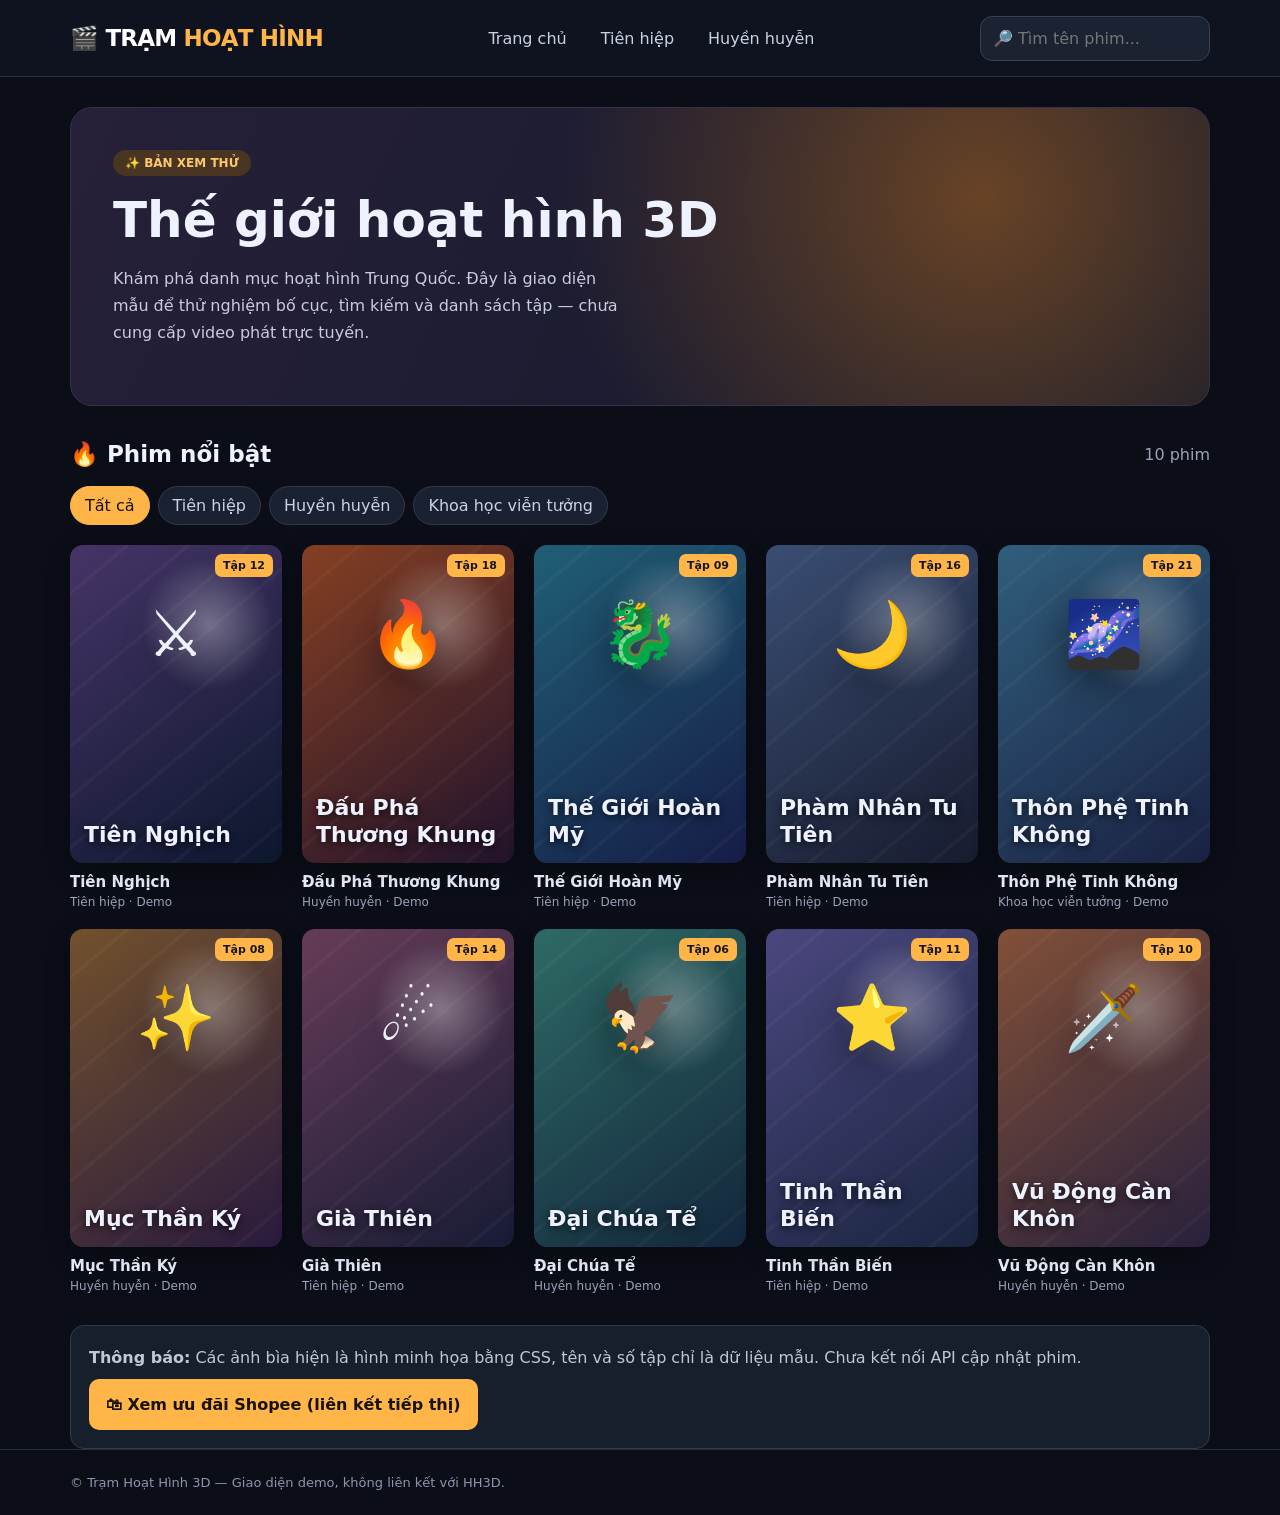
==== demo/index.html @ 2cbd23de "Add isolated donghua catalog demo with search and episode modal" ====
<!doctype html>
<html lang="vi"><head><meta charset="utf-8"><meta name="viewport" content="width=device-width,initial-scale=1"><meta name="theme-color" content="#0b0e17"><title>Trạm Hoạt Hình 3D — Demo</title><style>
:root{font-family:system-ui,-apple-system,Segoe UI,sans-serif;color:#eef2ff;background:#0b0e17}*{box-sizing:border-box}body{margin:0}button,input{font:inherit}button{cursor:pointer}header{position:sticky;top:0;z-index:5;background:#101521f2;border-bottom:1px solid #293044;backdrop-filter:blur(14px)}.wrap{max-width:1180px;margin:auto;padding:0 20px}.bar{display:flex;align-items:center;justify-content:space-between;gap:20px;min-height:76px}.logo{font-size:23px;font-weight:850;letter-spacing:-.8px;color:#fff}.logo b{color:#ffb547}nav{display:flex;gap:18px}nav button{border:0;background:none;color:#cbd2e3;padding:8px}nav button:hover{color:#ffb547}.search{width:230px;max-width:100%;background:#1b2232;border:1px solid #374055;border-radius:12px;padding:12px;color:#fff}main{padding-bottom:70px}.hero{margin:30px 0 35px;border-radius:22px;background:radial-gradient(circle at 80% 30%,#684326 0%,transparent 45%),linear-gradient(115deg,#262039,#12192a);min-height:240px;padding:42px;display:flex;align-items:center;border:1px solid #35334a}.hero h1{font-size:clamp(29px,5vw,50px);margin:0 0 12px}.hero p{color:#c9ccdc;max-width:520px;line-height:1.7}.pill{display:inline-block;color:#ffc66f;background:#493622;padding:6px 12px;border-radius:30px;font-size:12px;font-weight:700;margin-bottom:15px}.sectionhead{display:flex;align-items:center;justify-content:space-between;gap:12px;margin:32px 0 18px}.sectionhead h2{margin:0;font-size:23px}.muted{color:#98a2b8}.filters{display:flex;gap:8px;flex-wrap:wrap}.filters button{background:#1a2232;border:1px solid #30394d;color:#cbd2e3;padding:9px 14px;border-radius:30px}.filters button.active{background:#ffb547;color:#17120b;border-color:#ffb547}.grid{display:grid;grid-template-columns:repeat(5,minmax(0,1fr));gap:20px}.poster{display:block;text-align:left;border:0;padding:0;background:none;color:inherit}.art{aspect-ratio:2/3;border-radius:13px;overflow:hidden;position:relative;display:flex;align-items:end;padding:14px;background:linear-gradient(145deg,var(--a),var(--b));box-shadow:0 9px 24px #0004;transition:transform .2s}.poster:hover .art{transform:translateY(-5px)}.art:before{content:"";position:absolute;inset:0;background:radial-gradient(circle at 65% 25%,#ffffff55,transparent 24%),repeating-linear-gradient(140deg,transparent 0 35px,#ffffff08 36px 39px)}.art .symbol{position:absolute;top:28%;left:50%;transform:translate(-50%,-50%);font-size:64px;filter:drop-shadow(0 10px 20px #0007)}.art .label{position:relative;font-weight:900;font-size:22px;line-height:1.25;text-shadow:0 2px 8px #000b}.episode{position:absolute;right:9px;top:9px;background:#ffb547;color:#151515;font-weight:800;font-size:11px;padding:5px 8px;border-radius:7px}.poster h3{font-size:15px;margin:10px 0 4px}.poster p{font-size:12px;color:#98a2b8;margin:0}.note{background:#171f2d;border:1px solid #303b4f;border-radius:14px;padding:18px;margin-top:32px;line-height:1.7;color:#bfc8da}.ad{display:inline-block;background:#ffb547;color:#17120b;text-decoration:none;border-radius:10px;padding:12px 17px;font-weight:800;margin-top:8px}.overlay{position:fixed;inset:0;background:#000b;z-index:20;display:grid;place-items:center;padding:16px}.dialog{background:#171e2d;border:1px solid #3a445a;border-radius:20px;padding:28px;width:min(550px,100%);max-height:90vh;overflow:auto}.close{float:right;background:#2b3446;color:#fff;border:0;border-radius:8px;padding:7px 12px}.eps{display:flex;flex-wrap:wrap;gap:8px}.eps button{border:1px solid #3e4b61;border-radius:8px;background:#252e40;color:#e5e9f3;padding:9px 14px}.eps button:hover{border-color:#ffb547}footer{padding:25px 0;color:#8b96ae;border-top:1px solid #252c3a;font-size:13px}@media(max-width:900px){.grid{grid-template-columns:repeat(3,minmax(0,1fr))}nav{display:none}.bar{flex-wrap:wrap;padding:14px 0}.search{flex:1}.hero{padding:26px}}@media(max-width:520px){.grid{grid-template-columns:repeat(2,minmax(0,1fr));gap:14px}.logo{font-size:19px}.hero{min-height:210px}.art .label{font-size:18px}.art .symbol{font-size:50px}.sectionhead h2{font-size:19px}}
</style></head><body><header><div class="wrap bar"><div class="logo">🎬 TRẠM <b>HOẠT HÌNH</b></div><nav><button onclick="setGenre('Tất cả')">Trang chủ</button><button onclick="setGenre('Tiên hiệp')">Tiên hiệp</button><button onclick="setGenre('Huyền huyễn')">Huyền huyễn</button></nav><input class="search" id="search" placeholder="🔎 Tìm tên phim..." aria-label="Tìm phim"></div></header><main class="wrap"><section class="hero"><div><span class="pill">✨ BẢN XEM THỬ</span><h1>Thế giới hoạt hình 3D</h1><p>Khám phá danh mục hoạt hình Trung Quốc. Đây là giao diện mẫu để thử nghiệm bố cục, tìm kiếm và danh sách tập — chưa cung cấp video phát trực tuyến.</p></div></section><div class="sectionhead"><h2>🔥 Phim nổi bật</h2><span class="muted" id="count"></span></div><div class="filters" id="filters"></div><div class="grid" id="grid" style="margin-top:20px"></div><div class="note"><strong>Thông báo:</strong> Các ảnh bìa hiện là hình minh họa bằng CSS, tên và số tập chỉ là dữ liệu mẫu. Chưa kết nối API cập nhật phim. <br><a class="ad" href="https://s.shopee.vn/8AWm4RnzlB" target="_blank" rel="noopener noreferrer sponsored">🛍 Xem ưu đãi Shopee (liên kết tiếp thị)</a></div></main><footer><div class="wrap">© Trạm Hoạt Hình 3D — Giao diện demo, không liên kết với HH3D.</div></footer><div id="modal"></div><script>
const films=[
['Tiên Nghịch','Tiên hiệp', 'Tập 12','⚔️','#463467','#0c172d'],
['Đấu Phá Thương Khung','Huyền huyễn','Tập 18','🔥','#853f22','#21132c'],
['Thế Giới Hoàn Mỹ','Tiên hiệp','Tập 09','🐉','#205f75','#161c47'],
['Phàm Nhân Tu Tiên','Tiên hiệp','Tập 16','🌙','#3a4e73','#171b2e'],
['Thôn Phệ Tinh Không','Khoa học viễn tưởng','Tập 21','🌌','#305e7c','#1a2142'],
['Mục Thần Ký','Huyền huyễn','Tập 08','✨','#72512c','#291a3f'],
['Già Thiên','Tiên hiệp','Tập 14','☄️','#663c57','#171b36'],
['Đại Chúa Tể','Huyền huyễn','Tập 06','🦅','#2e6a65','#13263c'],
['Tinh Thần Biến','Tiên hiệp','Tập 11','⭐','#4b477f','#1a2540'],
['Vũ Động Càn Khôn','Huyền huyễn','Tập 10','🗡️','#825038','#28213c']
];let genre='Tất cả';const grid=document.getElementById('grid');const search=document.getElementById('search');const filters=document.getElementById('filters');function setGenre(v){genre=v;render()}function render(){filters.innerHTML='';['Tất cả','Tiên hiệp','Huyền huyễn','Khoa học viễn tưởng'].forEach(g=>{const b=document.createElement('button');b.textContent=g;b.className=g===genre?'active':'';b.onclick=()=>setGenre(g);filters.append(b)});grid.innerHTML='';let found=films.map((f,i)=>({f,i})).filter(({f})=>(genre==='Tất cả'||f[1]===genre)&&f[0].toLocaleLowerCase('vi').includes(search.value.toLocaleLowerCase('vi')));document.getElementById('count').textContent=found.length+' phim';found.forEach(({f,i})=>{let b=document.createElement('button');b.className='poster';b.innerHTML='<div class="art" style="--a:'+f[4]+';--b:'+f[5]+'"><span class="episode">'+f[2]+'</span><span class="symbol">'+f[3]+'</span><span class="label">'+f[0]+'</span></div><h3>'+f[0]+'</h3><p>'+f[1]+' · Demo</p>';b.onclick=()=>openFilm(i);grid.append(b)})}function openFilm(i){const f=films[i];const m=document.getElementById('modal');m.innerHTML='<div class="overlay" id="shade"><section class="dialog" role="dialog" aria-modal="true" aria-label="Chi tiết phim"><button class="close" id="close">Đóng ✕</button><p class="pill">Thông tin mẫu</p><h2>'+f[0]+'</h2><p class="muted">Thể loại: '+f[1]+'. Danh sách tập minh họa, chưa có video.</p><h3>Danh sách tập</h3><div class="eps" id="eps"></div><p class="muted" id="epstatus"></p><a class="ad" href="https://s.shopee.vn/8AWm4RnzlB" target="_blank" rel="noopener noreferrer sponsored">Xem ưu đãi Shopee ↗</a></section></div>';document.getElementById('close').onclick=closeFilm;document.getElementById('shade').onclick=e=>{if(e.target.id==='shade')closeFilm()};for(let j=1;j<=12;j++){const b=document.createElement('button');b.textContent='Tập '+j;b.onclick=()=>document.getElementById('epstatus').textContent='Tập '+j+' chưa có video trong bản demo.';document.getElementById('eps').append(b)}}function closeFilm(){document.getElementById('modal').innerHTML=''}search.addEventListener('input',render);document.addEventListener('keydown',e=>{if(e.key==='Escape')closeFilm()});render();
</script></body></html>
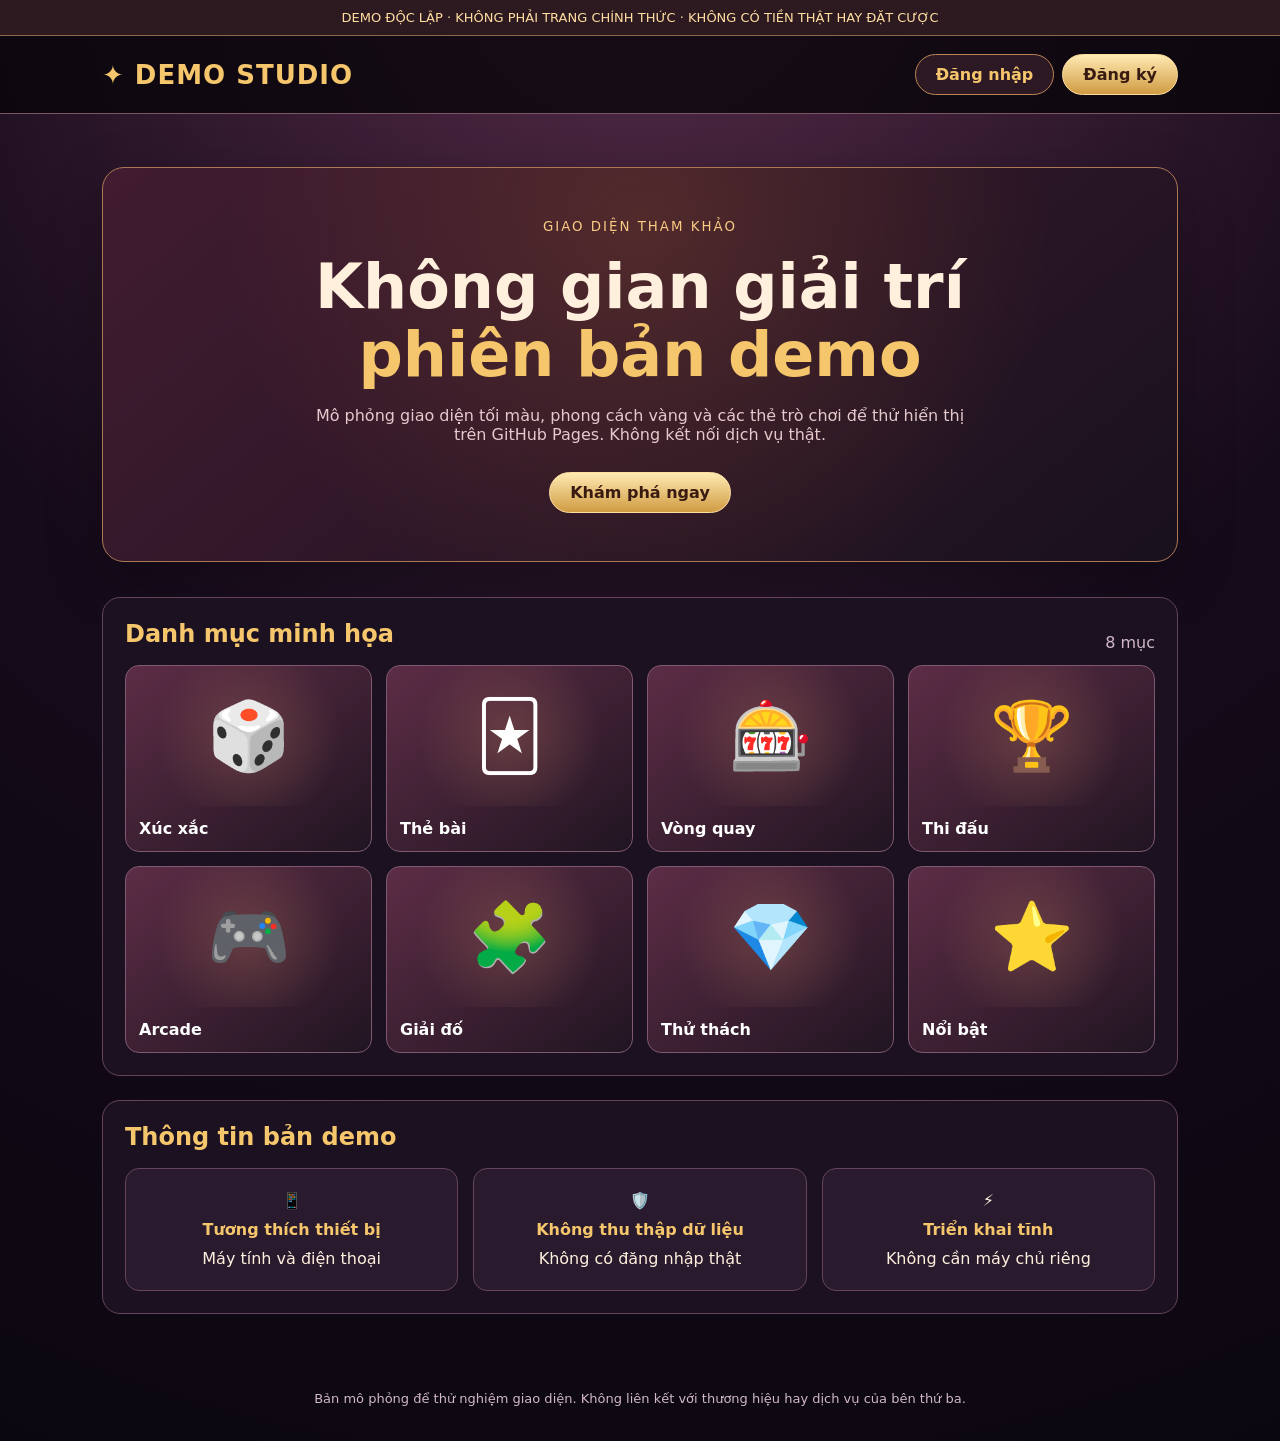
==== commit 1fb52dfb: "Add isolated static UI demo without changing existing landing page" ====
--- a/demo/index.html
+++ b/demo/index.html
@@ -1,17 +1,26 @@
 <!doctype html>
-<html lang="vi"><head><meta charset="utf-8"><meta name="viewport" content="width=device-width,initial-scale=1"><meta name="theme-color" content="#0b0e17"><title>Trạm Hoạt Hình 3D — Demo</title><style>
-:root{font-family:system-ui,-apple-system,Segoe UI,sans-serif;color:#eef2ff;background:#0b0e17}*{box-sizing:border-box}body{margin:0}button,input{font:inherit}button{cursor:pointer}header{position:sticky;top:0;z-index:5;background:#101521f2;border-bottom:1px solid #293044;backdrop-filter:blur(14px)}.wrap{max-width:1180px;margin:auto;padding:0 20px}.bar{display:flex;align-items:center;justify-content:space-between;gap:20px;min-height:76px}.logo{font-size:23px;font-weight:850;letter-spacing:-.8px;color:#fff}.logo b{color:#ffb547}nav{display:flex;gap:18px}nav button{border:0;background:none;color:#cbd2e3;padding:8px}nav button:hover{color:#ffb547}.search{width:230px;max-width:100%;background:#1b2232;border:1px solid #374055;border-radius:12px;padding:12px;color:#fff}main{padding-bottom:70px}.hero{margin:30px 0 35px;border-radius:22px;background:radial-gradient(circle at 80% 30%,#684326 0%,transparent 45%),linear-gradient(115deg,#262039,#12192a);min-height:240px;padding:42px;display:flex;align-items:center;border:1px solid #35334a}.hero h1{font-size:clamp(29px,5vw,50px);margin:0 0 12px}.hero p{color:#c9ccdc;max-width:520px;line-height:1.7}.pill{display:inline-block;color:#ffc66f;background:#493622;padding:6px 12px;border-radius:30px;font-size:12px;font-weight:700;margin-bottom:15px}.sectionhead{display:flex;align-items:center;justify-content:space-between;gap:12px;margin:32px 0 18px}.sectionhead h2{margin:0;font-size:23px}.muted{color:#98a2b8}.filters{display:flex;gap:8px;flex-wrap:wrap}.filters button{background:#1a2232;border:1px solid #30394d;color:#cbd2e3;padding:9px 14px;border-radius:30px}.filters button.active{background:#ffb547;color:#17120b;border-color:#ffb547}.grid{display:grid;grid-template-columns:repeat(5,minmax(0,1fr));gap:20px}.poster{display:block;text-align:left;border:0;padding:0;background:none;color:inherit}.art{aspect-ratio:2/3;border-radius:13px;overflow:hidden;position:relative;display:flex;align-items:end;padding:14px;background:linear-gradient(145deg,var(--a),var(--b));box-shadow:0 9px 24px #0004;transition:transform .2s}.poster:hover .art{transform:translateY(-5px)}.art:before{content:"";position:absolute;inset:0;background:radial-gradient(circle at 65% 25%,#ffffff55,transparent 24%),repeating-linear-gradient(140deg,transparent 0 35px,#ffffff08 36px 39px)}.art .symbol{position:absolute;top:28%;left:50%;transform:translate(-50%,-50%);font-size:64px;filter:drop-shadow(0 10px 20px #0007)}.art .label{position:relative;font-weight:900;font-size:22px;line-height:1.25;text-shadow:0 2px 8px #000b}.episode{position:absolute;right:9px;top:9px;background:#ffb547;color:#151515;font-weight:800;font-size:11px;padding:5px 8px;border-radius:7px}.poster h3{font-size:15px;margin:10px 0 4px}.poster p{font-size:12px;color:#98a2b8;margin:0}.note{background:#171f2d;border:1px solid #303b4f;border-radius:14px;padding:18px;margin-top:32px;line-height:1.7;color:#bfc8da}.ad{display:inline-block;background:#ffb547;color:#17120b;text-decoration:none;border-radius:10px;padding:12px 17px;font-weight:800;margin-top:8px}.overlay{position:fixed;inset:0;background:#000b;z-index:20;display:grid;place-items:center;padding:16px}.dialog{background:#171e2d;border:1px solid #3a445a;border-radius:20px;padding:28px;width:min(550px,100%);max-height:90vh;overflow:auto}.close{float:right;background:#2b3446;color:#fff;border:0;border-radius:8px;padding:7px 12px}.eps{display:flex;flex-wrap:wrap;gap:8px}.eps button{border:1px solid #3e4b61;border-radius:8px;background:#252e40;color:#e5e9f3;padding:9px 14px}.eps button:hover{border-color:#ffb547}footer{padding:25px 0;color:#8b96ae;border-top:1px solid #252c3a;font-size:13px}@media(max-width:900px){.grid{grid-template-columns:repeat(3,minmax(0,1fr))}nav{display:none}.bar{flex-wrap:wrap;padding:14px 0}.search{flex:1}.hero{padding:26px}}@media(max-width:520px){.grid{grid-template-columns:repeat(2,minmax(0,1fr));gap:14px}.logo{font-size:19px}.hero{min-height:210px}.art .label{font-size:18px}.art .symbol{font-size:50px}.sectionhead h2{font-size:19px}}
-</style></head><body><header><div class="wrap bar"><div class="logo">🎬 TRẠM <b>HOẠT HÌNH</b></div><nav><button onclick="setGenre('Tất cả')">Trang chủ</button><button onclick="setGenre('Tiên hiệp')">Tiên hiệp</button><button onclick="setGenre('Huyền huyễn')">Huyền huyễn</button></nav><input class="search" id="search" placeholder="🔎 Tìm tên phim..." aria-label="Tìm phim"></div></header><main class="wrap"><section class="hero"><div><span class="pill">✨ BẢN XEM THỬ</span><h1>Thế giới hoạt hình 3D</h1><p>Khám phá danh mục hoạt hình Trung Quốc. Đây là giao diện mẫu để thử nghiệm bố cục, tìm kiếm và danh sách tập — chưa cung cấp video phát trực tuyến.</p></div></section><div class="sectionhead"><h2>🔥 Phim nổi bật</h2><span class="muted" id="count"></span></div><div class="filters" id="filters"></div><div class="grid" id="grid" style="margin-top:20px"></div><div class="note"><strong>Thông báo:</strong> Các ảnh bìa hiện là hình minh họa bằng CSS, tên và số tập chỉ là dữ liệu mẫu. Chưa kết nối API cập nhật phim. <br><a class="ad" href="https://s.shopee.vn/8AWm4RnzlB" target="_blank" rel="noopener noreferrer sponsored">🛍 Xem ưu đãi Shopee (liên kết tiếp thị)</a></div></main><footer><div class="wrap">© Trạm Hoạt Hình 3D — Giao diện demo, không liên kết với HH3D.</div></footer><div id="modal"></div><script>
-const films=[
-['Tiên Nghịch','Tiên hiệp', 'Tập 12','⚔️','#463467','#0c172d'],
-['Đấu Phá Thương Khung','Huyền huyễn','Tập 18','🔥','#853f22','#21132c'],
-['Thế Giới Hoàn Mỹ','Tiên hiệp','Tập 09','🐉','#205f75','#161c47'],
-['Phàm Nhân Tu Tiên','Tiên hiệp','Tập 16','🌙','#3a4e73','#171b2e'],
-['Thôn Phệ Tinh Không','Khoa học viễn tưởng','Tập 21','🌌','#305e7c','#1a2142'],
-['Mục Thần Ký','Huyền huyễn','Tập 08','✨','#72512c','#291a3f'],
-['Già Thiên','Tiên hiệp','Tập 14','☄️','#663c57','#171b36'],
-['Đại Chúa Tể','Huyền huyễn','Tập 06','🦅','#2e6a65','#13263c'],
-['Tinh Thần Biến','Tiên hiệp','Tập 11','⭐','#4b477f','#1a2540'],
-['Vũ Động Càn Khôn','Huyền huyễn','Tập 10','🗡️','#825038','#28213c']
-];let genre='Tất cả';const grid=document.getElementById('grid');const search=document.getElementById('search');const filters=document.getElementById('filters');function setGenre(v){genre=v;render()}function render(){filters.innerHTML='';['Tất cả','Tiên hiệp','Huyền huyễn','Khoa học viễn tưởng'].forEach(g=>{const b=document.createElement('button');b.textContent=g;b.className=g===genre?'active':'';b.onclick=()=>setGenre(g);filters.append(b)});grid.innerHTML='';let found=films.map((f,i)=>({f,i})).filter(({f})=>(genre==='Tất cả'||f[1]===genre)&&f[0].toLocaleLowerCase('vi').includes(search.value.toLocaleLowerCase('vi')));document.getElementById('count').textContent=found.length+' phim';found.forEach(({f,i})=>{let b=document.createElement('button');b.className='poster';b.innerHTML='<div class="art" style="--a:'+f[4]+';--b:'+f[5]+'"><span class="episode">'+f[2]+'</span><span class="symbol">'+f[3]+'</span><span class="label">'+f[0]+'</span></div><h3>'+f[0]+'</h3><p>'+f[1]+' · Demo</p>';b.onclick=()=>openFilm(i);grid.append(b)})}function openFilm(i){const f=films[i];const m=document.getElementById('modal');m.innerHTML='<div class="overlay" id="shade"><section class="dialog" role="dialog" aria-modal="true" aria-label="Chi tiết phim"><button class="close" id="close">Đóng ✕</button><p class="pill">Thông tin mẫu</p><h2>'+f[0]+'</h2><p class="muted">Thể loại: '+f[1]+'. Danh sách tập minh họa, chưa có video.</p><h3>Danh sách tập</h3><div class="eps" id="eps"></div><p class="muted" id="epstatus"></p><a class="ad" href="https://s.shopee.vn/8AWm4RnzlB" target="_blank" rel="noopener noreferrer sponsored">Xem ưu đãi Shopee ↗</a></section></div>';document.getElementById('close').onclick=closeFilm;document.getElementById('shade').onclick=e=>{if(e.target.id==='shade')closeFilm()};for(let j=1;j<=12;j++){const b=document.createElement('button');b.textContent='Tập '+j;b.onclick=()=>document.getElementById('epstatus').textContent='Tập '+j+' chưa có video trong bản demo.';document.getElementById('eps').append(b)}}function closeFilm(){document.getElementById('modal').innerHTML=''}search.addEventListener('input',render);document.addEventListener('keydown',e=>{if(e.key==='Escape')closeFilm()});render();
+<html lang="vi">
+<head>
+<meta charset="utf-8"><meta name="viewport" content="width=device-width,initial-scale=1">
+<meta name="robots" content="noindex,nofollow"><title>Demo giao diện trò chơi | Bản mô phỏng</title>
+<style>
+:root{--bg:#100b13;--panel:#1e1321;--stroke:#65445b;--gold:#f5c66b;--muted:#d1b7c9}
+*{box-sizing:border-box}body{margin:0;background:radial-gradient(circle at 50% -5%,#562c48,#160b1b 50%,#0b0710);color:#fff0de;font:16px system-ui,-apple-system,sans-serif;min-height:100vh}button{font:inherit;cursor:pointer}a{color:inherit}.top{background:#07050ac9;border-bottom:1px solid #7b5564}.wrap{max-width:1120px;margin:0 auto;padding:18px 22px}.disclaimer{background:#2d1a20;color:#ffdda1;text-align:center;padding:10px;font-size:13px;border-bottom:1px solid #8b684b}.nav{display:flex;align-items:center;justify-content:space-between;gap:15px}.logo{font-size:26px;font-weight:900;letter-spacing:1px;color:var(--gold)}.actions{display:flex;gap:8px}.btn{color:#391b12;background:linear-gradient(180deg,#ffeab2,#d09b43);border:1px solid #ffdfa0;border-radius:999px;padding:10px 20px;font-weight:800}.btn.secondary{color:var(--gold);background:#2c1924;border-color:#bd8654}.hero{margin:35px 0;padding:48px 25px;text-align:center;border:1px solid #ac7954;border-radius:22px;background:radial-gradient(circle at 50% 15%,#80452e66,transparent 65%),linear-gradient(140deg,#421c31,#19111e);box-shadow:0 18px 55px #0004}.hero small{display:inline-block;color:#facb84;letter-spacing:2px}.hero h1{font-size:clamp(32px,6vw,62px);line-height:1.09;margin:18px 0}.hero p{max-width:650px;margin:0 auto 28px;color:#e5c9cd}.section{border:1px solid var(--stroke);background:#1b1121;border-radius:18px;padding:22px;margin:24px 0}.heading{display:flex;justify-content:space-between;gap:12px;align-items:center}.heading h2{margin:0 0 17px;color:var(--gold)}.grid{display:grid;grid-template-columns:repeat(4,minmax(0,1fr));gap:14px}.tile{min-height:186px;border:1px solid #805871;border-radius:14px;overflow:hidden;background:linear-gradient(145deg,#5d2d46,#211522);padding:0;color:white;text-align:left;transition:transform .15s}.tile:hover{transform:translateY(-3px)}.art{display:grid;place-items:center;height:140px;font-size:67px;background:radial-gradient(circle,#9c655466,transparent 65%)}.name{display:block;padding:13px;font-weight:800}.features{display:grid;grid-template-columns:repeat(3,1fr);gap:15px}.feature{background:#291a2e;border:1px solid #65445b;padding:22px;border-radius:14px;text-align:center}.feature b{display:block;color:var(--gold);margin:10px}footer{text-align:center;color:var(--muted);font-size:13px;padding:35px}.overlay{display:none;position:fixed;inset:0;z-index:10;align-items:center;justify-content:center;background:#000c;padding:18px}.overlay.show{display:flex}.dialog{width:100%;max-width:430px;background:#231426;border:1px solid #d2a164;border-radius:18px;padding:28px;text-align:center}.dialog p{line-height:1.6;color:#eacdd4}@media(max-width:680px){.grid{grid-template-columns:repeat(2,minmax(0,1fr))}.features{grid-template-columns:1fr}.nav{flex-wrap:wrap}.hero{padding:35px 18px}.art{height:112px;font-size:56px}}
+</style>
+</head>
+<body><div class="disclaimer">DEMO ĐỘC LẬP · KHÔNG PHẢI TRANG CHÍNH THỨC · KHÔNG CÓ TIỀN THẬT HAY ĐẶT CƯỢC</div>
+<header class="top"><div class="wrap nav"><div class="logo">✦ DEMO STUDIO</div><div class="actions"><button class="btn secondary" data-modal>Đăng nhập</button><button class="btn" data-modal>Đăng ký</button></div></div></header>
+<main class="wrap"><section class="hero"><small>GIAO DIỆN THAM KHẢO</small><h1>Không gian giải trí<br><span style="color:var(--gold)">phiên bản demo</span></h1><p>Mô phỏng giao diện tối màu, phong cách vàng và các thẻ trò chơi để thử hiển thị trên GitHub Pages. Không kết nối dịch vụ thật.</p><button class="btn" data-modal>Khám phá ngay</button></section>
+<section class="section"><div class="heading"><h2>Danh mục minh họa</h2><span style="color:var(--muted)">8 mục</span></div><div class="grid" id="grid"></div></section>
+<section class="section"><div class="heading"><h2>Thông tin bản demo</h2></div><div class="features"><div class="feature">📱<b>Tương thích thiết bị</b>Máy tính và điện thoại</div><div class="feature">🛡️<b>Không thu thập dữ liệu</b>Không có đăng nhập thật</div><div class="feature">⚡<b>Triển khai tĩnh</b>Không cần máy chủ riêng</div></div></section></main>
+<footer>Bản mô phỏng để thử nghiệm giao diện. Không liên kết với thương hiệu hay dịch vụ của bên thứ ba.</footer>
+<div class="overlay" id="overlay" role="dialog" aria-modal="true" aria-label="Thông báo demo"><div class="dialog"><h2>Chế độ demo</h2><p>Đây chỉ là giao diện minh họa. Không có tài khoản, thanh toán hoặc trò chơi đặt cược thật.</p><button class="btn" id="close">Đóng</button></div></div>
+<script>
+const items=[['🎲','Xúc xắc'],['🃏','Thẻ bài'],['🎰','Vòng quay'],['🏆','Thi đấu'],['🎮','Arcade'],['🧩','Giải đố'],['💎','Thử thách'],['⭐','Nổi bật']];
+const overlay=document.getElementById('overlay');
+document.getElementById('grid').innerHTML=items.map(([symbol,name])=>'<button class="tile" data-modal><span class="art">'+symbol+'</span><span class="name">'+name+'</span></button>').join('');
+document.querySelectorAll('[data-modal]').forEach(el=>el.addEventListener('click',()=>overlay.classList.add('show')));
+document.getElementById('close').addEventListener('click',()=>overlay.classList.remove('show'));
+overlay.addEventListener('click',e=>{if(e.target===overlay)overlay.classList.remove('show')});
+window.addEventListener('keydown',e=>{if(e.key==='Escape')overlay.classList.remove('show')});
 </script></body></html>
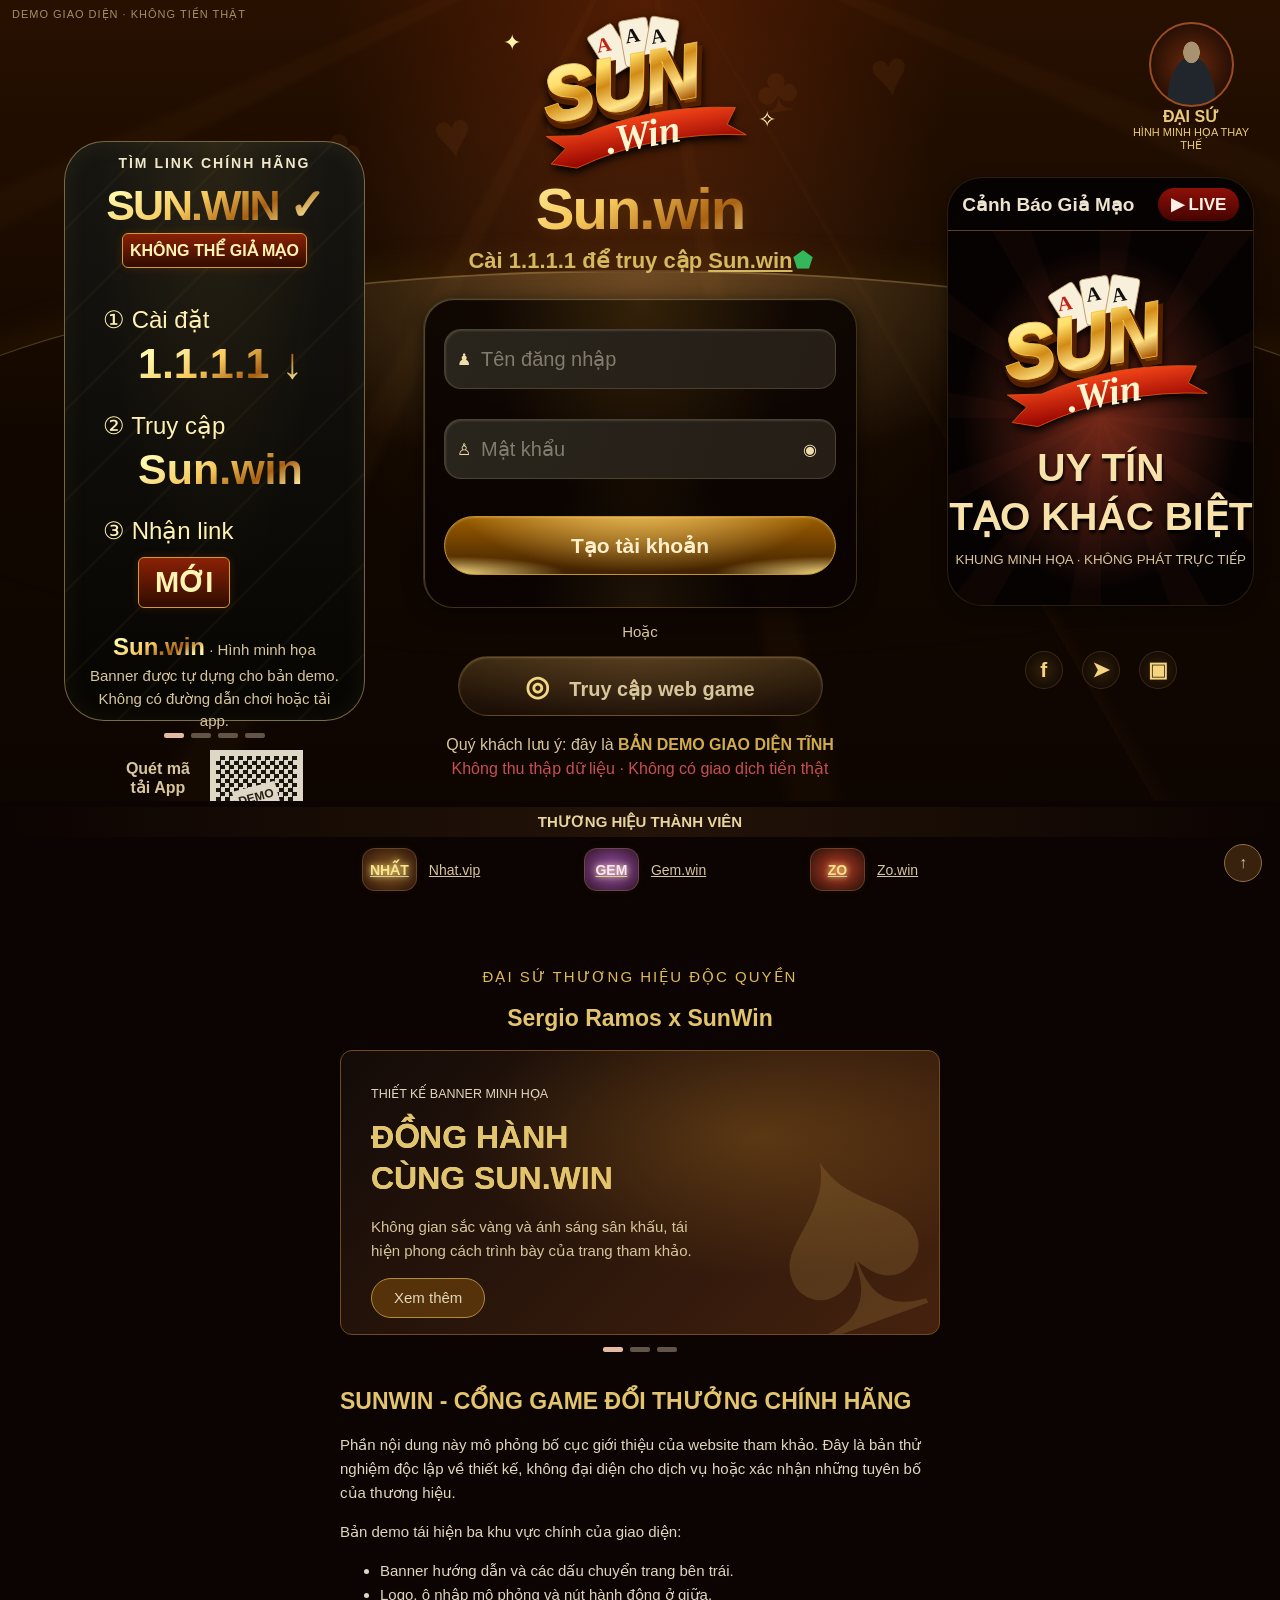
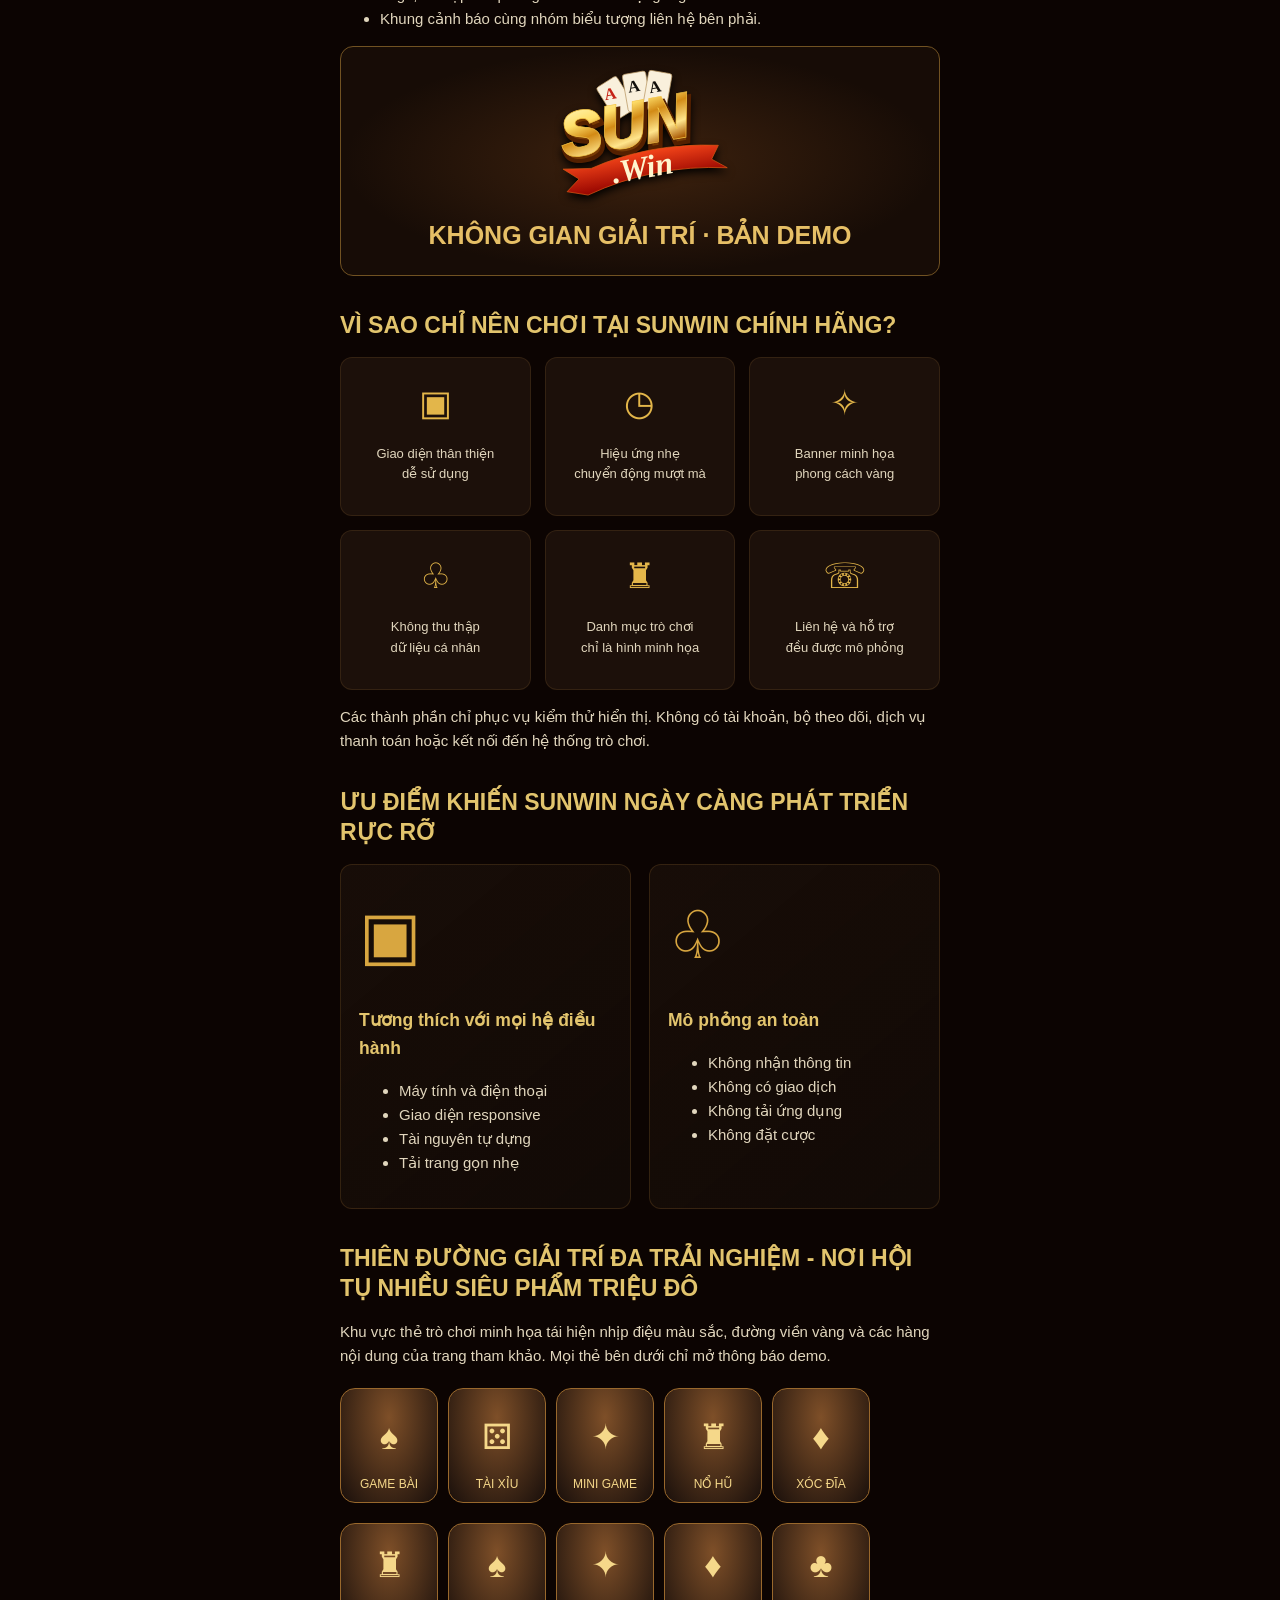
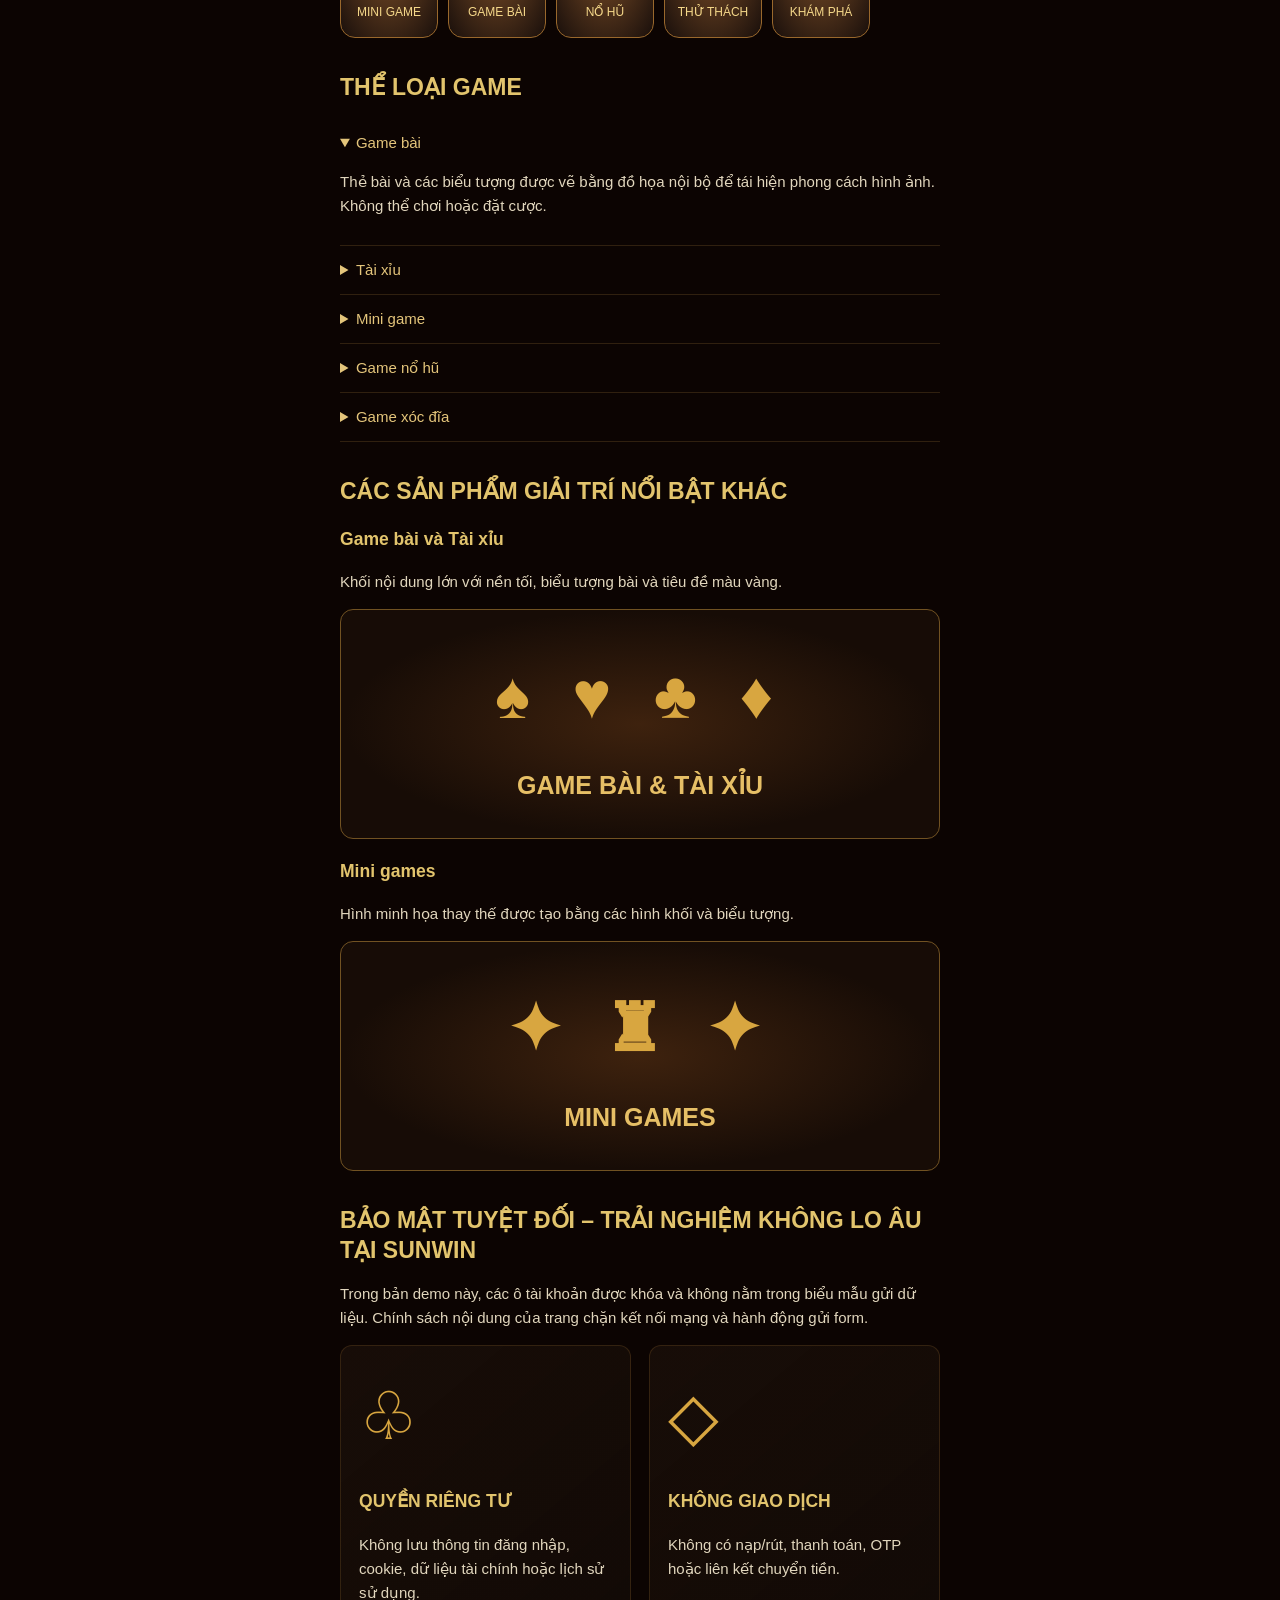
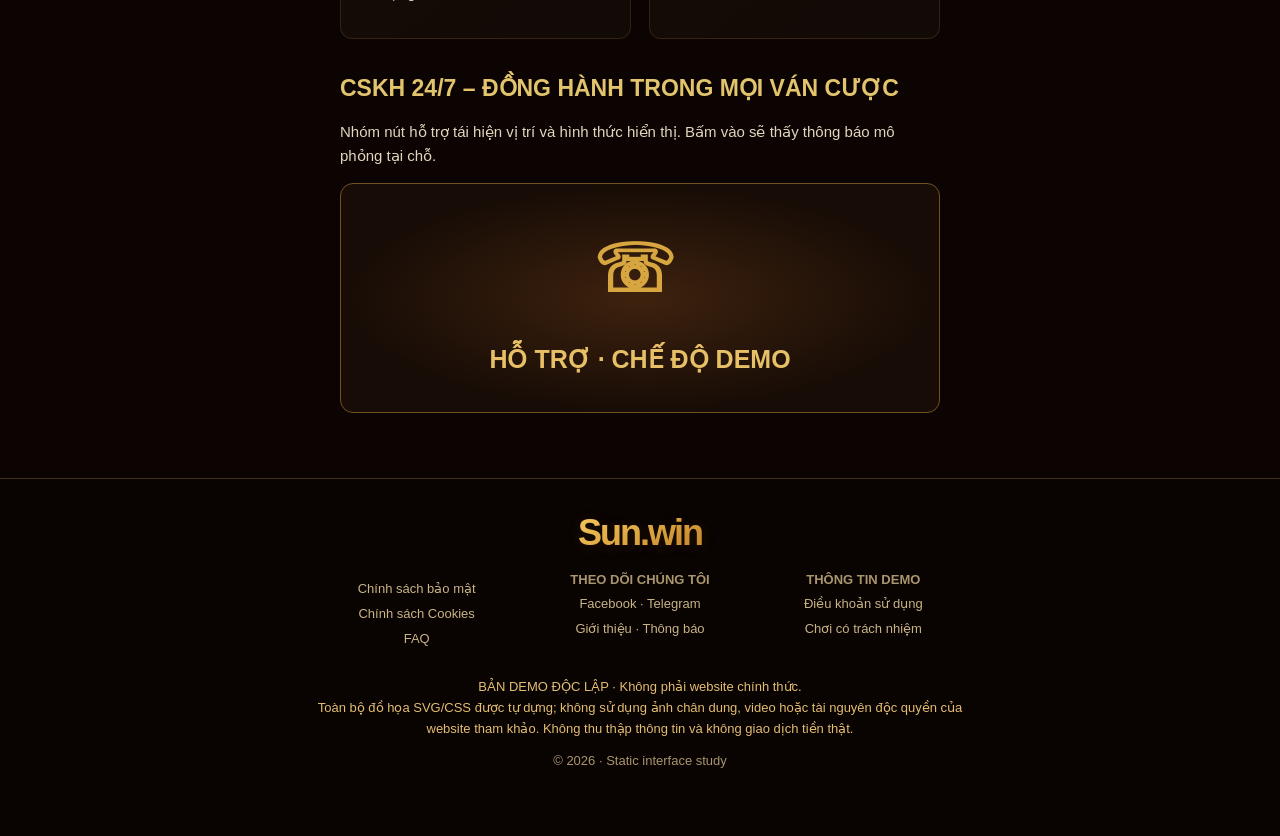
==== commit 037af039: "Rebuild static demo with responsive three-column reference layout" ====
--- a/demo/index.html
+++ b/demo/index.html
@@ -1,26 +1,39 @@
 <!doctype html>
-<html lang="vi">
-<head>
-<meta charset="utf-8"><meta name="viewport" content="width=device-width,initial-scale=1">
-<meta name="robots" content="noindex,nofollow"><title>Demo giao diện trò chơi | Bản mô phỏng</title>
+<html lang="vi"><head><meta charset="utf-8"><meta name="viewport" content="width=device-width,initial-scale=1"><meta name="robots" content="noindex,nofollow"><meta name="description" content="Bản demo giao diện tĩnh, không thu thập dữ liệu và không giao dịch tiền thật."><title>Sun.win — Demo giao diện tĩnh</title>
+<meta http-equiv="Content-Security-Policy" content="default-src 'none'; style-src 'unsafe-inline'; script-src 'unsafe-inline'; img-src 'self' data:; connect-src 'none'; form-action 'none'; base-uri 'none'">
 <style>
-:root{--bg:#100b13;--panel:#1e1321;--stroke:#65445b;--gold:#f5c66b;--muted:#d1b7c9}
-*{box-sizing:border-box}body{margin:0;background:radial-gradient(circle at 50% -5%,#562c48,#160b1b 50%,#0b0710);color:#fff0de;font:16px system-ui,-apple-system,sans-serif;min-height:100vh}button{font:inherit;cursor:pointer}a{color:inherit}.top{background:#07050ac9;border-bottom:1px solid #7b5564}.wrap{max-width:1120px;margin:0 auto;padding:18px 22px}.disclaimer{background:#2d1a20;color:#ffdda1;text-align:center;padding:10px;font-size:13px;border-bottom:1px solid #8b684b}.nav{display:flex;align-items:center;justify-content:space-between;gap:15px}.logo{font-size:26px;font-weight:900;letter-spacing:1px;color:var(--gold)}.actions{display:flex;gap:8px}.btn{color:#391b12;background:linear-gradient(180deg,#ffeab2,#d09b43);border:1px solid #ffdfa0;border-radius:999px;padding:10px 20px;font-weight:800}.btn.secondary{color:var(--gold);background:#2c1924;border-color:#bd8654}.hero{margin:35px 0;padding:48px 25px;text-align:center;border:1px solid #ac7954;border-radius:22px;background:radial-gradient(circle at 50% 15%,#80452e66,transparent 65%),linear-gradient(140deg,#421c31,#19111e);box-shadow:0 18px 55px #0004}.hero small{display:inline-block;color:#facb84;letter-spacing:2px}.hero h1{font-size:clamp(32px,6vw,62px);line-height:1.09;margin:18px 0}.hero p{max-width:650px;margin:0 auto 28px;color:#e5c9cd}.section{border:1px solid var(--stroke);background:#1b1121;border-radius:18px;padding:22px;margin:24px 0}.heading{display:flex;justify-content:space-between;gap:12px;align-items:center}.heading h2{margin:0 0 17px;color:var(--gold)}.grid{display:grid;grid-template-columns:repeat(4,minmax(0,1fr));gap:14px}.tile{min-height:186px;border:1px solid #805871;border-radius:14px;overflow:hidden;background:linear-gradient(145deg,#5d2d46,#211522);padding:0;color:white;text-align:left;transition:transform .15s}.tile:hover{transform:translateY(-3px)}.art{display:grid;place-items:center;height:140px;font-size:67px;background:radial-gradient(circle,#9c655466,transparent 65%)}.name{display:block;padding:13px;font-weight:800}.features{display:grid;grid-template-columns:repeat(3,1fr);gap:15px}.feature{background:#291a2e;border:1px solid #65445b;padding:22px;border-radius:14px;text-align:center}.feature b{display:block;color:var(--gold);margin:10px}footer{text-align:center;color:var(--muted);font-size:13px;padding:35px}.overlay{display:none;position:fixed;inset:0;z-index:10;align-items:center;justify-content:center;background:#000c;padding:18px}.overlay.show{display:flex}.dialog{width:100%;max-width:430px;background:#231426;border:1px solid #d2a164;border-radius:18px;padding:28px;text-align:center}.dialog p{line-height:1.6;color:#eacdd4}@media(max-width:680px){.grid{grid-template-columns:repeat(2,minmax(0,1fr))}.features{grid-template-columns:1fr}.nav{flex-wrap:wrap}.hero{padding:35px 18px}.art{height:112px;font-size:56px}}
-</style>
-</head>
-<body><div class="disclaimer">DEMO ĐỘC LẬP · KHÔNG PHẢI TRANG CHÍNH THỨC · KHÔNG CÓ TIỀN THẬT HAY ĐẶT CƯỢC</div>
-<header class="top"><div class="wrap nav"><div class="logo">✦ DEMO STUDIO</div><div class="actions"><button class="btn secondary" data-modal>Đăng nhập</button><button class="btn" data-modal>Đăng ký</button></div></div></header>
-<main class="wrap"><section class="hero"><small>GIAO DIỆN THAM KHẢO</small><h1>Không gian giải trí<br><span style="color:var(--gold)">phiên bản demo</span></h1><p>Mô phỏng giao diện tối màu, phong cách vàng và các thẻ trò chơi để thử hiển thị trên GitHub Pages. Không kết nối dịch vụ thật.</p><button class="btn" data-modal>Khám phá ngay</button></section>
-<section class="section"><div class="heading"><h2>Danh mục minh họa</h2><span style="color:var(--muted)">8 mục</span></div><div class="grid" id="grid"></div></section>
-<section class="section"><div class="heading"><h2>Thông tin bản demo</h2></div><div class="features"><div class="feature">📱<b>Tương thích thiết bị</b>Máy tính và điện thoại</div><div class="feature">🛡️<b>Không thu thập dữ liệu</b>Không có đăng nhập thật</div><div class="feature">⚡<b>Triển khai tĩnh</b>Không cần máy chủ riêng</div></div></section></main>
-<footer>Bản mô phỏng để thử nghiệm giao diện. Không liên kết với thương hiệu hay dịch vụ của bên thứ ba.</footer>
-<div class="overlay" id="overlay" role="dialog" aria-modal="true" aria-label="Thông báo demo"><div class="dialog"><h2>Chế độ demo</h2><p>Đây chỉ là giao diện minh họa. Không có tài khoản, thanh toán hoặc trò chơi đặt cược thật.</p><button class="btn" id="close">Đóng</button></div></div>
+*{box-sizing:border-box}html{color-scheme:dark;scroll-behavior:smooth}body{margin:0;background:#0c0402;color:#d7c59b;font:16px Arial,sans-serif}button,input{font:inherit}button{cursor:pointer}button:focus-visible,a:focus-visible{outline:2px solid #ffe39d;outline-offset:4px}button{color:inherit}button:hover{filter:brightness(1.16)}.gold{background:linear-gradient(150deg,#fff9ac 15%,#f6c85c 43%,#a75f11 65%,#fff3a1 85%);background-clip:text;color:transparent}.scene{height:max(900px,100svh);position:relative;overflow:hidden;background:radial-gradient(ellipse at 50% 0,#a4350a55,transparent 35%),radial-gradient(ellipse at 50% 34%,#6c411c44,transparent 38%),linear-gradient(#271000,#110700 50%,#0d0501)}.scene:before{content:'♠     ♦      ♣      ♥      ♠      ♦      ♣      ♥';position:absolute;inset:50px 8% auto;color:#ab63251c;font-size:65px;line-height:1.8;word-spacing:55px;transform:rotate(-8deg);pointer-events:none}.rays{position:absolute;inset:0;background:repeating-conic-gradient(from 150deg at 50% -10%,transparent 0deg 17deg,#e88f2a08 18deg 20deg,transparent 21deg 38deg);pointer-events:none}.stage{position:absolute;top:270px;left:-10%;width:120%;height:380px;border-radius:50%;border-top:2px solid #eac16c44;background:radial-gradient(ellipse at 50% 0,#f5ce7144,transparent 40%);box-shadow:0 -15px 35px #e2ae1510}.center{position:relative;width:434px;margin:auto;text-align:center;padding-top:12px}.brand{height:286px}.logo{width:220px;height:161px;display:block;margin:auto;filter:drop-shadow(0 4px 4px #000)}.wordmark{font-size:58px;line-height:1.1;font-weight:800;letter-spacing:-2px;margin-top:4px;text-shadow:0 2px 15px #e6a82a22}.slogan{font-size:22px;font-weight:700;margin-top:7px;color:#d6b85f}.tick{color:#34b65a}.spark{position:absolute;color:#fff4ac;top:30px;left:80px;font-size:22px;animation:twinkle 4s infinite}.spark.two{top:107px;left:335px;animation-delay:1.8s}.form{height:310px;padding:30px 20px;border:1px solid #90733369;border-radius:30px;background:radial-gradient(ellipse at 50% 0,#9a6c1840,transparent 50%),radial-gradient(ellipse at 50% 100%,#906d1f26,transparent 35%),#0b0402e6;box-shadow:inset 1px 1px 1px #fff5b64d,0 4px 18px #0009;display:flex;flex-direction:column;gap:30px}.field{height:60px;display:flex;align-items:center;border:1px solid #b9a46e3d;border-radius:17px;padding:0 12px;background:linear-gradient(110deg,#29251c,#251d16);box-shadow:inset 1px 1px 2px #ffffff25;color:#f0dbab}.field input{width:100%;min-width:0;border:0;background:none;color:#e9d8ac;outline:none;padding:10px;font-size:20px}.field input::placeholder{color:#827c6e}.eye{border:0;background:none;padding:6px}.cta{margin-top:7px;height:59px;border:1px solid #c59329;border-radius:40px;background:radial-gradient(ellipse at 50% -50%,#ffd570,transparent 70%),radial-gradient(ellipse at 0 100%,#ffe48a,transparent 22%),radial-gradient(ellipse at 100% 100%,#ffe48a,transparent 22%),linear-gradient(#9b5c00,#3e2000);box-shadow:inset 0 1px 2px #ffe79e44;color:#fff0cb;font-size:21px;font-weight:700;flex-shrink:0}.or{margin:15px 0;font-size:15px}.web{width:365px;height:60px;border-radius:35px;border:1px solid #a4864050;background:radial-gradient(ellipse at 50% -30%,#aa804850,transparent 85%),linear-gradient(#37250f,#1a0d05);font-size:20px;font-weight:bold;box-shadow:inset 0 1px 2px #f0d29e44}.web span{font-size:28px;margin-right:20px;color:#f3d684}.note{width:660px;margin:17px 0 0 -113px;font-size:16px;line-height:1.5}.note strong{color:#cfad4d}.note em{display:block;color:#c75050;font-style:normal}.mobile-message{display:none}.left{position:absolute;left:5%;top:15.7%;width:min(23.5vw,335px);text-align:center}.poster{height:580px;position:relative;border:1px solid #b9a66d99;border-radius:40px;background:radial-gradient(ellipse at 50% 0,#7c602930,transparent 55%),repeating-linear-gradient(135deg,transparent 0 60px,#b69b5210 62px,transparent 64px),linear-gradient(#171611,#070502);padding:12px 18px;box-shadow:inset 0 0 25px #bba66d15}.poster small{font-size:14px;letter-spacing:2px;color:#f1e8cb;font-weight:bold}.poster h2{font-size:43px;letter-spacing:-2px;margin:8px 0 3px;white-space:nowrap}.ribbon{display:inline-block;background:linear-gradient(#8b2106,#300c00);border:1px solid #d59a31;border-radius:6px;padding:7px;color:#fff4b1;font-weight:bold;box-shadow:0 0 10px #c85b0933}.steps{text-align:left;padding:16px 20px}.steps p{font-size:24px;color:#fff1b1;margin:22px 0 4px}.steps b{font-size:43px;line-height:1.2;display:block;margin-left:35px}.steps .new{font-size:29px;display:inline-block;margin:8px 0 0 35px;padding:7px 16px}.poster-foot{font-size:15px;line-height:1.5;margin:5px 0}.dots{display:flex;justify-content:center;gap:7px;margin:12px 0}.dots button{width:20px;height:5px;padding:0;border:0;border-radius:2px;background:#635448}.dots button[aria-pressed=true]{background:#e4baa0}.qr-wrap{display:flex;gap:20px;justify-content:center;align-items:center;font-weight:bold}.qr{width:93px;height:93px;border:6px solid #dfd7c5;background:repeating-conic-gradient(#19150f 0 25%,#dfd7c5 0 50%) 0/9px 9px;position:relative;display:grid;place-items:center}.qr span{background:#dfd7c5;color:#282015;font-size:12px;padding:4px;transform:rotate(-15deg)}.platforms{font-size:25px;margin-top:8px;color:#f6d269}.right{position:absolute;right:2%;top:19.7%;width:min(24vw,340px)}.live-card{border-radius:35px;overflow:hidden;border:1px solid #8e6c3444;background:#050201;box-shadow:0 5px 15px #0006}.live-header{height:53px;display:flex;align-items:center;justify-content:space-between;padding:0 14px;font-size:19px;font-weight:bold;color:#eee3cd;border-bottom:1px solid #5e4028}.live{border-radius:20px;padding:6px 13px;background:linear-gradient(#8e1007,#440401);font-size:17px;color:#fff1e8}.live-art{height:374px;text-align:center;padding-top:35px;background:radial-gradient(ellipse at 50% 50%,#ad3c25aa,transparent 65%),repeating-conic-gradient(at 50% 50%,#39150d30 0deg 9deg,transparent 10deg 30deg)}.live-art .logo{width:220px;height:170px}.live-art h2{font-size:39px;line-height:1.25;margin:8px 0;color:#f8e2aa;text-shadow:1px 3px 3px #000}.socials{display:flex;gap:19px;justify-content:center;margin-top:45px}.socials button,.mobile-social button{width:38px;height:38px;border-radius:50%;background:radial-gradient(#33200b,#090402);border:1px solid #8b652e55;font-weight:bold;color:#f6d580;font-size:21px}.ambassador{position:absolute;right:24px;top:22px;width:130px;text-align:center;font-size:11px;color:#eaca79}.portrait{width:85px;height:85px;margin:auto;border-radius:50%;border:2px solid #9b4c23;background:radial-gradient(ellipse at 50% 35%,#a89270 0 14%,transparent 15%),radial-gradient(ellipse at 50% 100%,#20262c 0 42%,transparent 43%),radial-gradient(#6a290c,#0d0501)}.ambassador b{font-size:16px;display:block}.badge-demo{position:absolute;top:8px;left:12px;font-size:11px;color:#a68c65;letter-spacing:1px}.mobile-social{display:none}.partners{position:absolute;bottom:0;width:100%;text-align:center;background:#0c0402;padding:6px 0 9px}.partners h2{font-size:15px;margin:0 0 11px;background:linear-gradient(90deg,transparent,#80502233,transparent);padding:6px;color:#e7d49f}.partner-list{display:flex;width:660px;max-width:100%;margin:auto;justify-content:space-around}.partner-item{display:flex;align-items:center;gap:12px;font-size:14px;text-decoration:underline}.partner-icon{width:55px;height:43px;border:1px solid #a9854b55;border-radius:13px;background:radial-gradient(#87561d,#29120a);box-shadow:0 0 10px #a36e1b11;display:grid;place-items:center;font-weight:900;color:#ffe388;text-shadow:0 0 6px #fffc9d}.partner-icon.purple{color:#ffe5fa;background:radial-gradient(#9952a8,#321329)}.partner-icon.red{background:radial-gradient(#ba3c25,#251008)}.article{width:600px;max-width:calc(100% - 30px);margin:65px auto;color:#e1d6bd;font-size:15px;line-height:1.6}.article h1,.article h2{color:#e2c46d;font-size:23px;line-height:1.3;margin:35px 0 16px}.article h3{color:#e2c46d}.article .eyebrow{text-align:center;font-size:15px;color:#dfb955;letter-spacing:2px}.campaign{height:285px;position:relative;border:1px solid #714a22;border-radius:12px;background:radial-gradient(at 70% 30%,#b2772455,transparent 50%),linear-gradient(135deg,#130b08,#45220e);overflow:hidden;padding:30px}.campaign:after{content:'♠';position:absolute;right:20px;top:-45px;font-size:280px;color:#c29a4c35;transform:rotate(-20deg)}.campaign h2{font-size:32px;margin:12px 0}.campaign p{width:65%;color:#d5c59b}.campaign button{border:1px solid #b28b3c;background:#56320b;border-radius:20px;padding:7px 22px}.illustration{height:230px;border:1px solid #715222;border-radius:13px;display:flex;align-items:center;justify-content:center;flex-direction:column;gap:16px;background:radial-gradient(#78431a66,transparent 70%),#170c06;font-weight:bold;font-size:25px;color:#e6bf66;text-align:center;padding:20px}.suits{font-size:66px;color:#d8a640;letter-spacing:12px}.features{display:grid;grid-template-columns:repeat(3,1fr);gap:14px}.feature{text-align:center;padding:17px 8px;border:1px solid #75542c44;border-radius:12px;background:#1c100a}.feature span{display:block;font-size:35px;color:#e3b64a}.feature p{font-size:13px}.duo{display:grid;grid-template-columns:1fr 1fr;gap:18px}.info{padding:18px;border:1px solid #76512655;border-radius:12px;background:linear-gradient(140deg,#30201455,#120a06)}.game-row{display:flex;gap:10px;overflow:hidden;margin:20px 0}.game{min-width:98px;height:115px;border:1px solid #99682c;border-radius:15px;text-align:center;background:radial-gradient(at 50% 25%,#7e4f28,#190f0b);padding-top:13px;color:#f5d88a;font-size:35px}.game small{display:block;font-size:12px;margin-top:10px}.faq details{border-bottom:1px solid #78572b55;padding:12px 0}.faq summary{cursor:pointer;color:#e4c57b}.footer{padding:30px 15px 55px;border-top:1px solid #463015;background:#090301;text-align:center;color:#aa956e;font-size:13px}.footer-grid{display:grid;grid-template-columns:repeat(3,1fr);gap:20px;max-width:650px;margin:20px auto}.footer button{border:0;background:transparent;display:block;margin:8px auto;color:#c9b486;font-size:13px}.demo-disclosure{max-width:650px;margin:22px auto 0;line-height:1.6;color:#e3bd72}.dialog{max-width:410px;border:1px solid #bd954c;border-radius:20px;background:#1d1008;color:#e8d5aa;padding:28px;box-shadow:0 20px 90px #000}.dialog::backdrop{background:#000c}.dialog h2{color:#f0cc73}.dialog p{line-height:1.6}.dialog button{border:1px solid #c59329;border-radius:20px;background:#593306;padding:9px 24px}.backtop{position:fixed;bottom:18px;right:18px;z-index:2;background:#38220e;border:1px solid #91703d;border-radius:50%;width:38px;height:38px}.install{display:none}@keyframes twinkle{0%,100%{opacity:.1;transform:scale(.5)}50%{opacity:1;transform:scale(1)}}
+@media(min-width:1600px){.left{left:calc(50% - 640px)}.right{right:calc(50% - 680px)}}
+@media(max-width:1150px) and (min-width:769px){.left{left:2%;width:25%}.poster{padding:13px 8px;height:530px}.poster h2{font-size:34px}.poster .steps{padding:10px}.steps b{font-size:33px}.steps p{font-size:20px}.right{right:2%;width:25%}.live-header{font-size:13px}.live{font-size:12px;padding:5px}.live-art h2{font-size:30px}.center{width:38%;max-width:434px}.note{width:100%;margin:15px 0;font-size:13px}.form{padding:30px 16px}.web{max-width:94%}.ambassador{width:100px;right:12px}}
+@media(max-width:768px){.scene{height:max(790px,100svh)}.center{width:375px;max-width:100%;padding-top:10px}.brand{height:252px}.logo{width:210px;height:147px}.wordmark{font-size:49px}.slogan{font-size:16px;margin-top:4px}.form{width:calc(100% - 30px);height:273px;margin:auto;padding:28px 18px;gap:25px;border-radius:27px}.field{height:49px;border-radius:14px;padding:0 9px}.field input{font-size:16px}.cta{height:53px;font-size:18px}.or,.note,.left,.right{display:none}.web{height:49px;width:calc(100% - 60px);font-size:17px;margin-top:17px}.web span{font-size:23px;margin-right:12px}.mobile-message{display:block;margin:29px auto 0;font-size:14px;font-weight:bold}.mobile-message span{font-size:26px;margin-right:14px;color:#e9483e}.mobile-message u{color:#ddc88e}.ambassador{right:10px;top:80px;width:88px;font-size:8px}.ambassador .portrait{height:60px;width:60px}.ambassador b{font-size:11px}.badge-demo{font-size:8px;top:3px;left:7px}.install{display:block;position:absolute;right:5px;top:14px;border:1px solid #8c6a2933;background:#6f4c0e44;border-radius:15px;padding:4px 8px;font-size:8px;text-align:center}.install b{font-size:19px;color:#e1b84b}.mobile-social{display:flex;flex-direction:column;gap:9px;position:absolute;left:14px;top:20px}.mobile-social button{width:29px;height:29px;font-size:17px}.partners{height:115px}.partners h2{font-size:12px;margin-bottom:6px}.partner-item{display:block;font-size:11px;text-decoration:none}.partner-icon{margin:auto auto 3px}.partners{padding-bottom:8px}.partner-list{width:360px}.article{margin-top:65px;font-size:14px}.article h1,.article h2{font-size:20px}.features{grid-template-columns:repeat(2,1fr)}.campaign{height:240px;padding:22px}.campaign h2{font-size:25px}.campaign p{width:80%;font-size:13px}.illustration{height:195px;font-size:21px}.suits{font-size:48px}.duo{gap:10px}.info{padding:12px;font-size:13px}.footer-grid{gap:8px}.stage{top:240px}.spark{left:70px}.spark.two{left:auto;right:78px}.backtop{bottom:10px;right:10px}}
+@media(prefers-reduced-motion:reduce){*{animation:none!important;scroll-behavior:auto!important}}
+</style></head><body>
+<svg width="0" height="0" aria-hidden="true" style="position:absolute"><defs><linearGradient id="metal" x2=".4" y2="1"><stop stop-color="#fffbd0"/><stop offset=".35" stop-color="#ffdf6a"/><stop offset=".55" stop-color="#d28a15"/><stop offset=".8" stop-color="#ffe58c"/><stop offset="1" stop-color="#ab5b05"/></linearGradient><linearGradient id="red" x2="0" y2="1"><stop stop-color="#f34419"/><stop offset="1" stop-color="#950400"/></linearGradient><symbol id="logo" viewBox="0 0 260 190"><g transform="rotate(-10 130 95)"><g fill="#f9f0dc" stroke="#b99764" stroke-width="1"><rect x="88" y="12" width="34" height="55" rx="4" transform="rotate(-22 105 40)"/><rect x="119" y="8" width="34" height="55" rx="4"/><rect x="148" y="12" width="34" height="55" rx="4" transform="rotate(20 165 40)"/></g><g font-family="Georgia" font-size="24" font-weight="bold"><text x="89" y="40" fill="#c52216">A</text><text x="124" y="35" fill="#12100c">A</text><text x="154" y="41" fill="#12100c">A</text></g><text x="17" y="119" font-family="Arial" font-size="88" font-weight="1000" font-style="italic" fill="#783a04" stroke="#542000" stroke-width="6">SUN</text><text x="15" y="112" font-family="Arial" font-size="88" font-weight="1000" font-style="italic" fill="url(#metal)" stroke="#f4c446" stroke-width="1">SUN</text><path d="M12 127 L52 133 Q140 111 238 132 L225 150 L245 166 Q140 143 41 170 L12 160 L32 145Z" fill="url(#red)" stroke="#d85513"/><text x="80" y="160" fill="#fff5ce" font-family="Georgia" font-style="italic" font-size="46" font-weight="bold">.Win</text></g></symbol></defs></svg>
+<main><section class="scene"><div class="rays"></div><div class="stage"></div><span class="badge-demo">DEMO GIAO DIỆN · KHÔNG TIỀN THẬT</span><div class="mobile-social"><button data-demo aria-label="Facebook mô phỏng">f</button><button data-demo aria-label="Telegram mô phỏng">➤</button><button data-demo aria-label="Hỗ trợ mô phỏng">▣</button></div><div class="install">Minh họa kết nối<br><b>1.1.1.1</b><br>KHÔNG TẢI ỨNG DỤNG</div><div class="ambassador"><div class="portrait"></div><b>ĐẠI SỨ</b>HÌNH MINH HỌA THAY THẾ</div>
+<aside class="left" aria-label="Banner hướng dẫn minh họa"><div class="poster"><small id="poster-kicker">TÌM LINK CHÍNH HÃNG</small><h2 class="gold" id="poster-title">SUN.WIN ✓</h2><div class="ribbon" id="poster-ribbon">KHÔNG THỂ GIẢ MẠO</div><div class="steps"><p>① Cài đặt</p><b class="gold">1.1.1.1 ↓</b><p>② Truy cập</p><b class="gold">Sun.win</b><p>③ Nhận link</p><b class="ribbon new">MỚI</b></div><p class="poster-foot"><strong class="gold" style="font-size:24px">Sun.win</strong> · Hình minh họa<br>Banner được tự dựng cho bản demo.<br>Không có đường dẫn chơi hoặc tải app.</p></div><div class="dots" aria-label="Chọn banner"><button aria-label="Banner 1" aria-pressed="true" data-slide="0"></button><button aria-label="Banner 2" aria-pressed="false" data-slide="1"></button><button aria-label="Banner 3" aria-pressed="false" data-slide="2"></button><button aria-label="Banner 4" aria-pressed="false" data-slide="3"></button></div><div class="qr-wrap"><div>Quét mã<br>tải App<div class="platforms">● ▷</div></div><div class="qr" role="img" aria-label="Ô trang trí, không phải mã QR"><span>DEMO</span></div></div></aside>
+<div class="center"><div class="brand"><svg class="logo" aria-label="Logo Sun Win minh họa"><use href="#logo"/></svg><span class="spark">✦</span><span class="spark two">✧</span><div class="wordmark gold">Sun.win</div><div class="slogan">Cài 1.1.1.1 để truy cập <u>Sun.win</u><span class="tick">⬟</span></div></div><div class="form" role="group" aria-label="Mô phỏng đăng nhập, ô nhập đã khóa"><label class="field">♟<input aria-label="Tên đăng nhập mô phỏng" placeholder="Tên đăng nhập" readonly autocomplete="off" tabindex="-1"></label><label class="field">♙<input aria-label="Mật khẩu mô phỏng" placeholder="Mật khẩu" readonly autocomplete="off" tabindex="-1"><button class="eye" data-demo aria-label="Hiện mật khẩu mô phỏng">◉</button></label><button class="cta" data-demo>Tạo tài khoản</button></div><div class="or">Hoặc</div><button class="web" data-demo><span>◎</span>Truy cập web game</button><p class="note">Quý khách lưu ý: đây là <strong>BẢN DEMO GIAO DIỆN TĨNH</strong><em>Không thu thập dữ liệu · Không có giao dịch tiền thật</em></p><div class="mobile-message"><span>⚠</span><u>Livestream Cảnh báo GIẢ MẠO</u><div class="dots"><button aria-label="Thông báo 1" aria-pressed="true" data-demo></button><button aria-label="Thông báo 2" data-demo></button><button aria-label="Thông báo 3" data-demo></button></div></div></div>
+<aside class="right" aria-label="Khung cảnh báo mô phỏng"><div class="live-card"><div class="live-header">Cảnh Báo Giả Mạo <span class="live">▶ LIVE</span></div><div class="live-art"><svg class="logo" aria-label="Logo minh họa"><use href="#logo"/></svg><h2>UY TÍN<br>TẠO KHÁC BIỆT</h2><small>KHUNG MINH HỌA · KHÔNG PHÁT TRỰC TIẾP</small></div></div><div class="socials"><button data-demo aria-label="Facebook mô phỏng">f</button><button data-demo aria-label="Telegram mô phỏng">➤</button><button data-demo aria-label="Hỗ trợ mô phỏng">▣</button></div></aside>
+<div class="partners"><h2>THƯƠNG HIỆU THÀNH VIÊN</h2><div class="partner-list"><div class="partner-item"><div class="partner-icon">NHẤT</div>Nhat.vip</div><div class="partner-item"><div class="partner-icon purple">GEM</div>Gem.win</div><div class="partner-item"><div class="partner-icon red">ZO</div>Zo.win</div></div></div></section>
+<article class="article"><p class="eyebrow">ĐẠI SỨ THƯƠNG HIỆU ĐỘC QUYỀN</p><h2 style="text-align:center;margin-top:0">Sergio Ramos x SunWin</h2><div class="campaign"><small>THIẾT KẾ BANNER MINH HỌA</small><h2 class="gold">ĐỒNG HÀNH<br>CÙNG SUN.WIN</h2><p>Không gian sắc vàng và ánh sáng sân khấu, tái hiện phong cách trình bày của trang tham khảo.</p><button data-demo>Xem thêm</button></div><div class="dots"><button aria-label="Banner giới thiệu 1" aria-pressed="true" data-demo></button><button aria-label="Banner giới thiệu 2" data-demo></button><button aria-label="Banner giới thiệu 3" data-demo></button></div>
+<h1>SUNWIN - CỔNG GAME ĐỔI THƯỞNG CHÍNH HÃNG</h1><p>Phần nội dung này mô phỏng bố cục giới thiệu của website tham khảo. Đây là bản thử nghiệm độc lập về thiết kế, không đại diện cho dịch vụ hoặc xác nhận những tuyên bố của thương hiệu.</p><p>Bản demo tái hiện ba khu vực chính của giao diện:</p><ul><li>Banner hướng dẫn và các dấu chuyển trang bên trái.</li><li>Logo, ô nhập mô phỏng và nút hành động ở giữa.</li><li>Khung cảnh báo cùng nhóm biểu tượng liên hệ bên phải.</li></ul><div class="illustration"><svg class="logo" aria-label="Logo minh họa"><use href="#logo"/></svg><span>KHÔNG GIAN GIẢI TRÍ · BẢN DEMO</span></div>
+<h2>VÌ SAO CHỈ NÊN CHƠI TẠI SUNWIN CHÍNH HÃNG?</h2><div class="features"><div class="feature"><span>▣</span><p>Giao diện thân thiện<br>dễ sử dụng</p></div><div class="feature"><span>◷</span><p>Hiệu ứng nhẹ<br>chuyển động mượt mà</p></div><div class="feature"><span>✧</span><p>Banner minh họa<br>phong cách vàng</p></div><div class="feature"><span>♧</span><p>Không thu thập<br>dữ liệu cá nhân</p></div><div class="feature"><span>♜</span><p>Danh mục trò chơi<br>chỉ là hình minh họa</p></div><div class="feature"><span>☏</span><p>Liên hệ và hỗ trợ<br>đều được mô phỏng</p></div></div><p>Các thành phần chỉ phục vụ kiểm thử hiển thị. Không có tài khoản, bộ theo dõi, dịch vụ thanh toán hoặc kết nối đến hệ thống trò chơi.</p>
+<h2>ƯU ĐIỂM KHIẾN SUNWIN NGÀY CÀNG PHÁT TRIỂN RỰC RỠ</h2><div class="duo"><div class="info"><div class="suits">▣</div><h3>Tương thích với mọi hệ điều hành</h3><ul><li>Máy tính và điện thoại</li><li>Giao diện responsive</li><li>Tài nguyên tự dựng</li><li>Tải trang gọn nhẹ</li></ul></div><div class="info"><div class="suits">♧</div><h3>Mô phỏng an toàn</h3><ul><li>Không nhận thông tin</li><li>Không có giao dịch</li><li>Không tải ứng dụng</li><li>Không đặt cược</li></ul></div></div>
+<h2>THIÊN ĐƯỜNG GIẢI TRÍ ĐA TRẢI NGHIỆM - NƠI HỘI TỤ NHIỀU SIÊU PHẨM TRIỆU ĐÔ</h2><p>Khu vực thẻ trò chơi minh họa tái hiện nhịp điệu màu sắc, đường viền vàng và các hàng nội dung của trang tham khảo. Mọi thẻ bên dưới chỉ mở thông báo demo.</p><div class="game-row" id="games"></div><div class="game-row" aria-hidden="true"><div class="game">♜<small>MINI GAME</small></div><div class="game">♠<small>GAME BÀI</small></div><div class="game">✦<small>NỔ HŨ</small></div><div class="game">♦<small>THỬ THÁCH</small></div><div class="game">♣<small>KHÁM PHÁ</small></div></div>
+<h2>THỂ LOẠI GAME</h2><div class="faq"><details open><summary>Game bài</summary><p>Thẻ bài và các biểu tượng được vẽ bằng đồ họa nội bộ để tái hiện phong cách hình ảnh. Không thể chơi hoặc đặt cược.</p></details><details><summary>Tài xỉu</summary><p>Danh mục mô phỏng, không có vòng chơi hoặc kết quả trả thưởng.</p></details><details><summary>Mini game</summary><p>Minh họa bố cục danh mục nội dung trên màn hình nhỏ và lớn.</p></details><details><summary>Game nổ hũ</summary><p>Chỉ là tên danh mục tham khảo, không có giao dịch hoặc cơ chế trả thưởng.</p></details><details><summary>Game xóc đĩa</summary><p>Không kết nối đến hệ thống trò chơi thật.</p></details></div>
+<h2>CÁC SẢN PHẨM GIẢI TRÍ NỔI BẬT KHÁC</h2><h3>Game bài và Tài xỉu</h3><p>Khối nội dung lớn với nền tối, biểu tượng bài và tiêu đề màu vàng.</p><div class="illustration"><div class="suits">♠ ♥ ♣ ♦</div>GAME BÀI & TÀI XỈU</div><h3>Mini games</h3><p>Hình minh họa thay thế được tạo bằng các hình khối và biểu tượng.</p><div class="illustration"><div class="suits">✦ ♜ ✦</div>MINI GAMES</div>
+<h2>BẢO MẬT TUYỆT ĐỐI – TRẢI NGHIỆM KHÔNG LO ÂU TẠI SUNWIN</h2><p>Trong bản demo này, các ô tài khoản được khóa và không nằm trong biểu mẫu gửi dữ liệu. Chính sách nội dung của trang chặn kết nối mạng và hành động gửi form.</p><div class="duo"><div class="info"><div class="suits">♧</div><h3>QUYỀN RIÊNG TƯ</h3><p>Không lưu thông tin đăng nhập, cookie, dữ liệu tài chính hoặc lịch sử sử dụng.</p></div><div class="info"><div class="suits">◇</div><h3>KHÔNG GIAO DỊCH</h3><p>Không có nạp/rút, thanh toán, OTP hoặc liên kết chuyển tiền.</p></div></div><h2>CSKH 24/7 – ĐỒNG HÀNH TRONG MỌI VÁN CƯỢC</h2><p>Nhóm nút hỗ trợ tái hiện vị trí và hình thức hiển thị. Bấm vào sẽ thấy thông báo mô phỏng tại chỗ.</p><div class="illustration"><div class="suits">☏</div>HỖ TRỢ · CHẾ ĐỘ DEMO</div></article></main>
+<footer class="footer"><div class="wordmark gold" style="font-size:36px">Sun.win</div><div class="footer-grid"><div><button data-demo>Chính sách bảo mật</button><button data-demo>Chính sách Cookies</button><button data-demo>FAQ</button></div><div><b>THEO DÕI CHÚNG TÔI</b><button data-demo>Facebook · Telegram</button><button data-demo>Giới thiệu · Thông báo</button></div><div><b>THÔNG TIN DEMO</b><button data-demo>Điều khoản sử dụng</button><button data-demo>Chơi có trách nhiệm</button></div></div><p class="demo-disclosure">BẢN DEMO ĐỘC LẬP · Không phải website chính thức.<br>Toàn bộ đồ họa SVG/CSS được tự dựng; không sử dụng ảnh chân dung, video hoặc tài nguyên độc quyền của website tham khảo. Không thu thập thông tin và không giao dịch tiền thật.</p><p>© 2026 · Static interface study</p></footer><button class="backtop" id="backtop" aria-label="Về đầu trang">↑</button><dialog class="dialog" id="dialog"><h2>Chế độ demo</h2><p>Đây chỉ là thành phần mô phỏng giao diện. Không có đăng nhập, đăng ký, tải ứng dụng, livestream hay giao dịch tiền thật.</p><button id="close-dialog" autofocus>Đóng</button></dialog>
 <script>
-const items=[['🎲','Xúc xắc'],['🃏','Thẻ bài'],['🎰','Vòng quay'],['🏆','Thi đấu'],['🎮','Arcade'],['🧩','Giải đố'],['💎','Thử thách'],['⭐','Nổi bật']];
-const overlay=document.getElementById('overlay');
-document.getElementById('grid').innerHTML=items.map(([symbol,name])=>'<button class="tile" data-modal><span class="art">'+symbol+'</span><span class="name">'+name+'</span></button>').join('');
-document.querySelectorAll('[data-modal]').forEach(el=>el.addEventListener('click',()=>overlay.classList.add('show')));
-document.getElementById('close').addEventListener('click',()=>overlay.classList.remove('show'));
-overlay.addEventListener('click',e=>{if(e.target===overlay)overlay.classList.remove('show')});
-window.addEventListener('keydown',e=>{if(e.key==='Escape')overlay.classList.remove('show')});
-</script></body></html>+const dialog=document.getElementById('dialog');let previousFocus;
+function showDemo(){previousFocus=document.activeElement;dialog.showModal()}
+function closeDemo(){dialog.close();previousFocus?.focus()}
+document.querySelectorAll('[data-demo]').forEach(e=>e.addEventListener('click',showDemo));
+document.getElementById('close-dialog').addEventListener('click',closeDemo);
+dialog.addEventListener('click',e=>{if(e.target===dialog){const r=dialog.getBoundingClientRect();if(e.clientX<r.left||e.clientX>r.right||e.clientY<r.top||e.clientY>r.bottom)closeDemo()}});
+dialog.addEventListener('close',()=>previousFocus?.focus());
+const banners=[['TÌM LINK CHÍNH HÃNG','SUN.WIN ✓','KHÔNG THỂ GIẢ MẠO'],['NHẬN DIỆN THƯƠNG HIỆU','SUN.WIN ✦','GIAO DIỆN MINH HỌA'],['CẢNH BÁO GIẢ MẠO','AN TOÀN ✓','KHÔNG CHIA SẺ THÔNG TIN'],['THIẾT KẾ TĨNH','DEMO ✦','KHÔNG CÓ TIỀN THẬT']];
+document.querySelectorAll('[data-slide]').forEach(e=>e.addEventListener('click',()=>{const b=banners[Number(e.dataset.slide)];['poster-kicker','poster-title','poster-ribbon'].forEach((id,i)=>document.getElementById(id).textContent=b[i]);document.querySelectorAll('[data-slide]').forEach(x=>x.setAttribute('aria-pressed',String(x===e)))}));
+[['♠','GAME BÀI'],['⚄','TÀI XỈU'],['✦','MINI GAME'],['♜','NỔ HŨ'],['♦','XÓC ĐĨA']].forEach(([symbol,label])=>{const button=document.createElement('button');button.className='game';button.textContent=symbol;const small=document.createElement('small');small.textContent=label;button.append(small);button.addEventListener('click',showDemo);document.getElementById('games').append(button)});
+document.getElementById('backtop').addEventListener('click',()=>window.scrollTo({top:0,behavior:matchMedia('(prefers-reduced-motion: reduce)').matches?'instant':'smooth'}));
+</script></body></html>
+
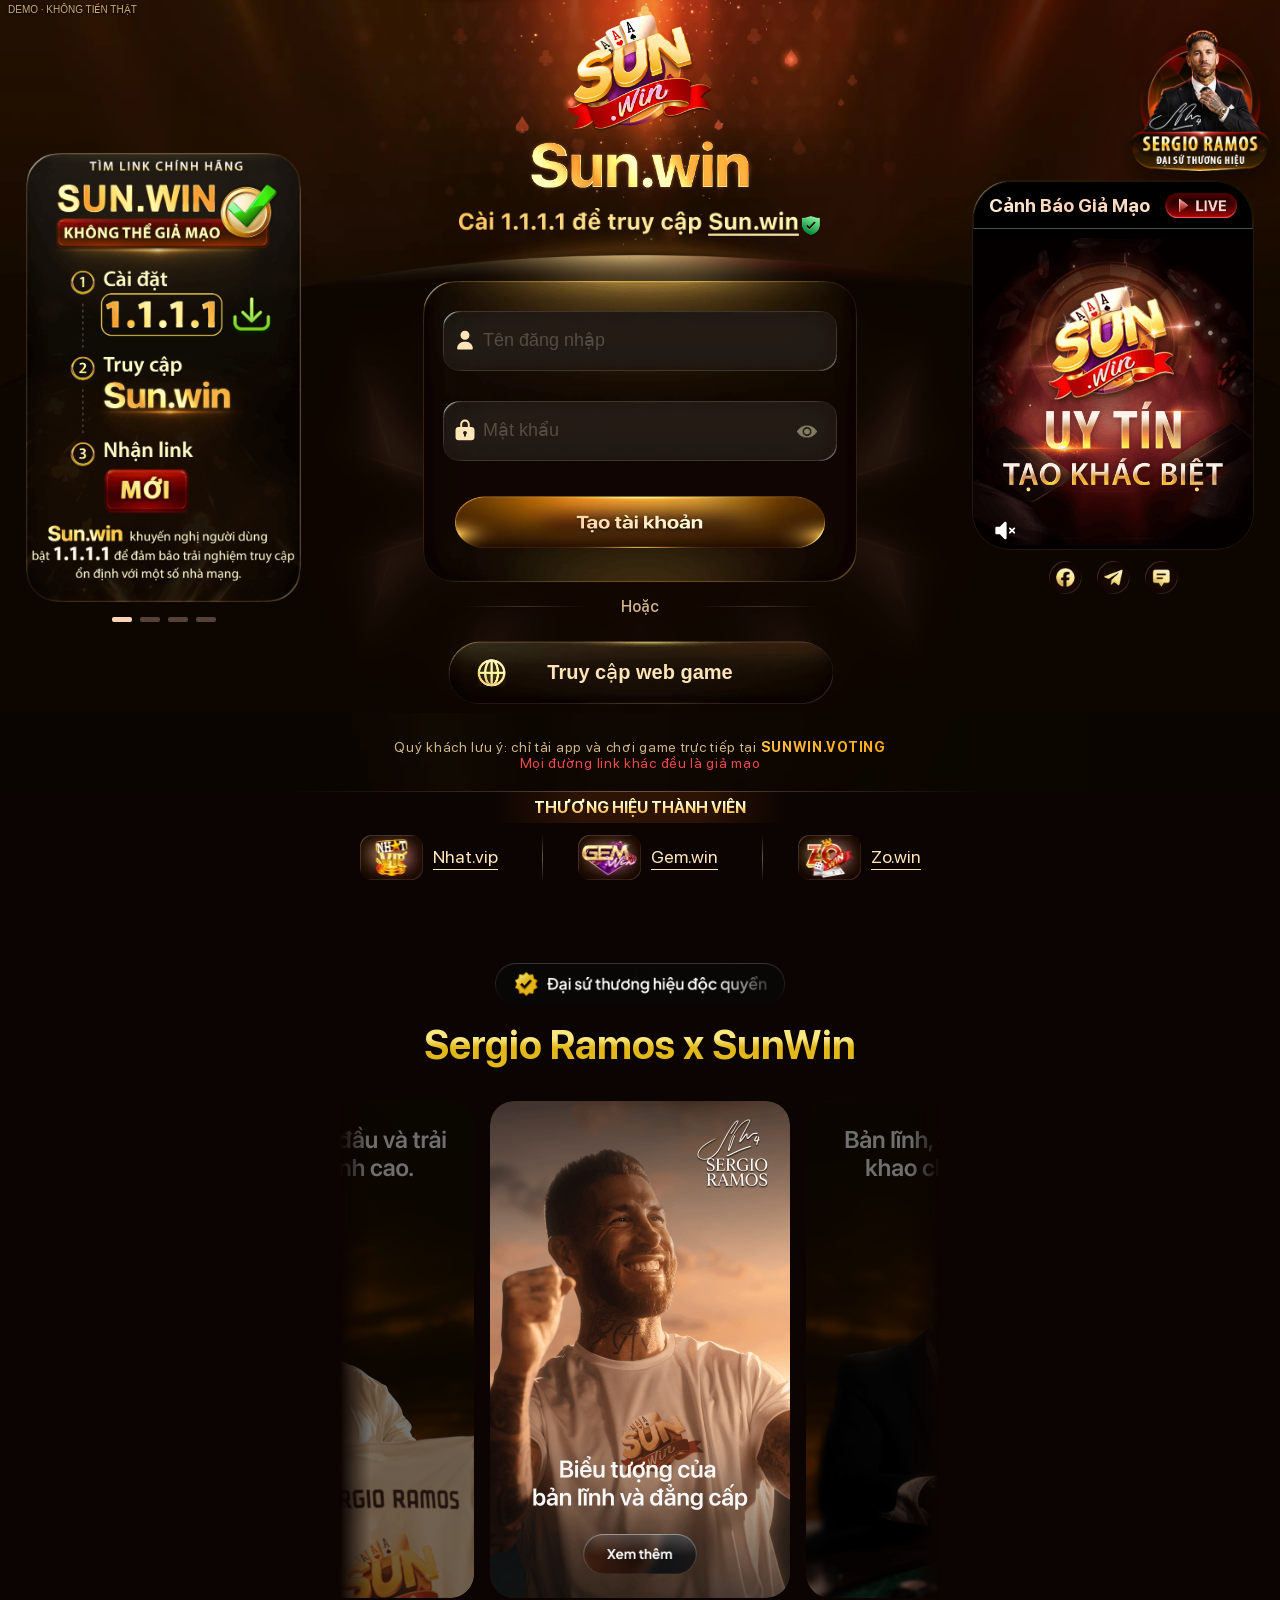
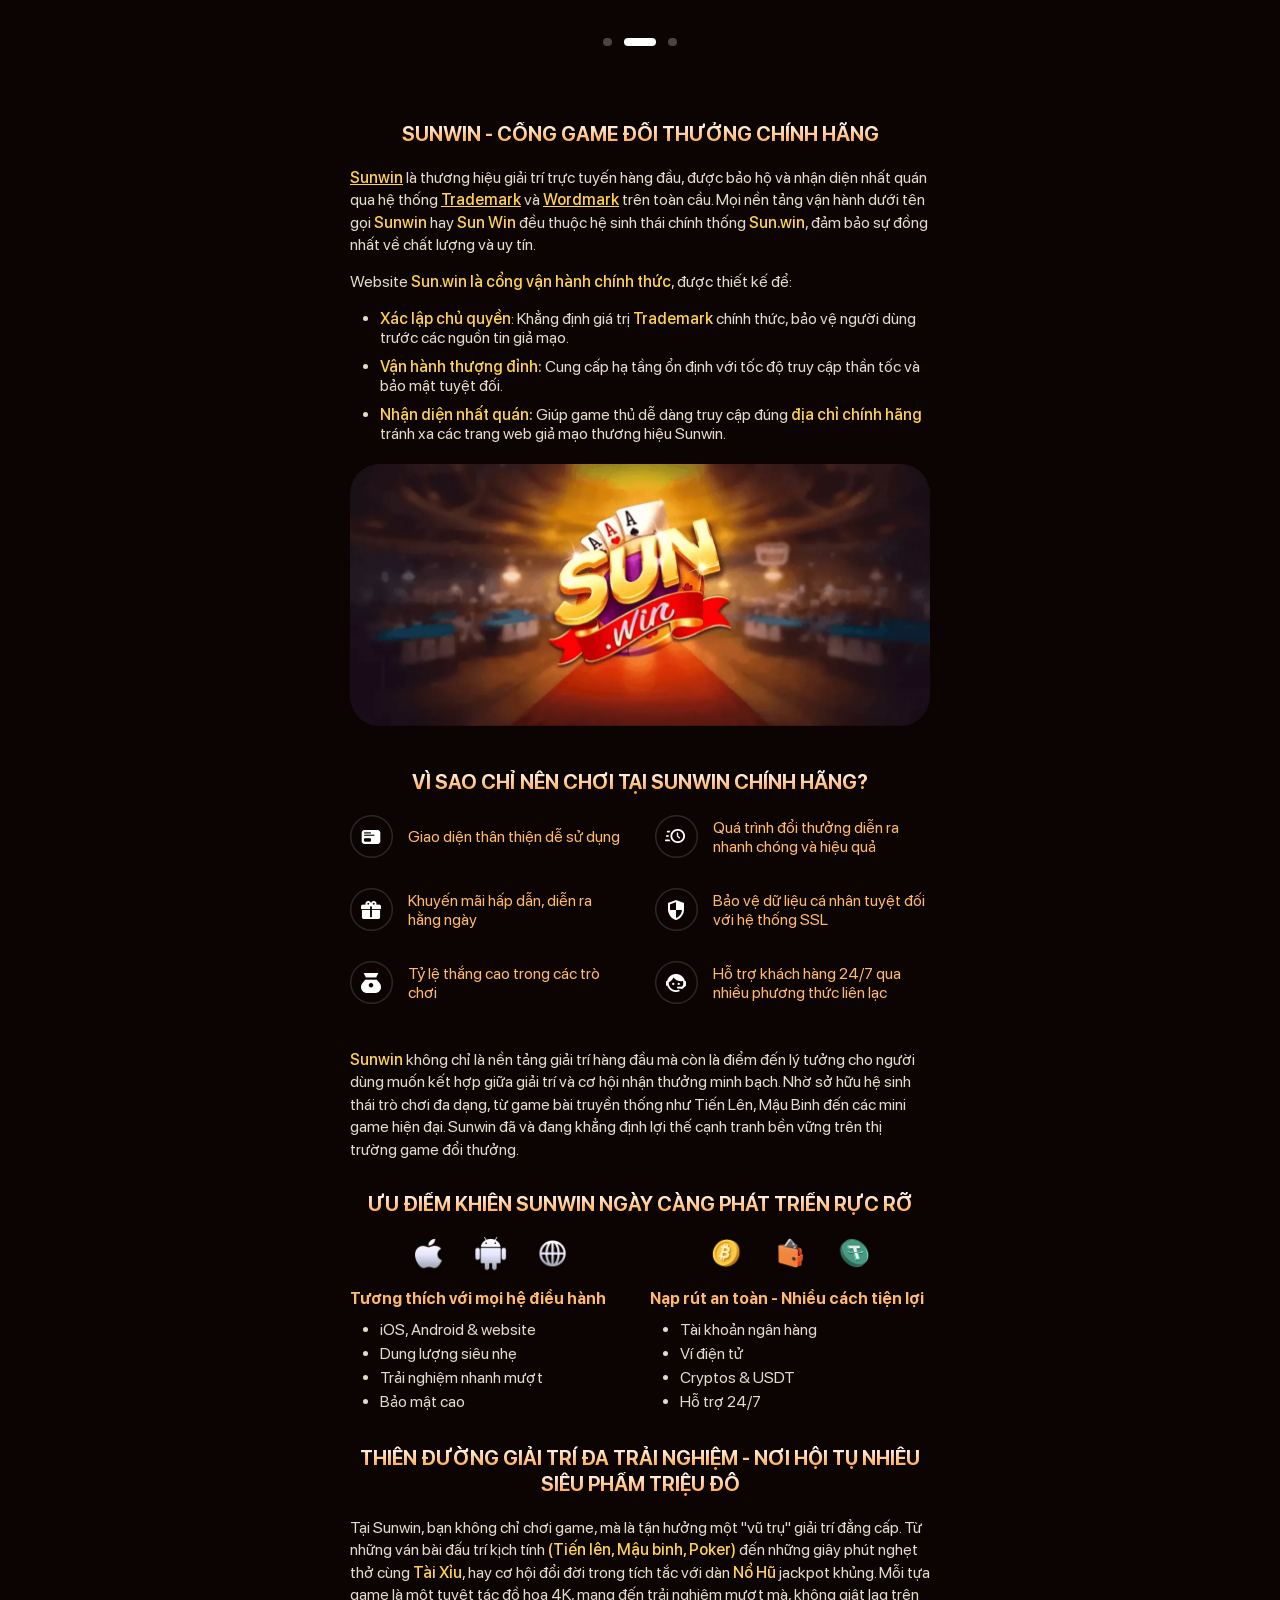
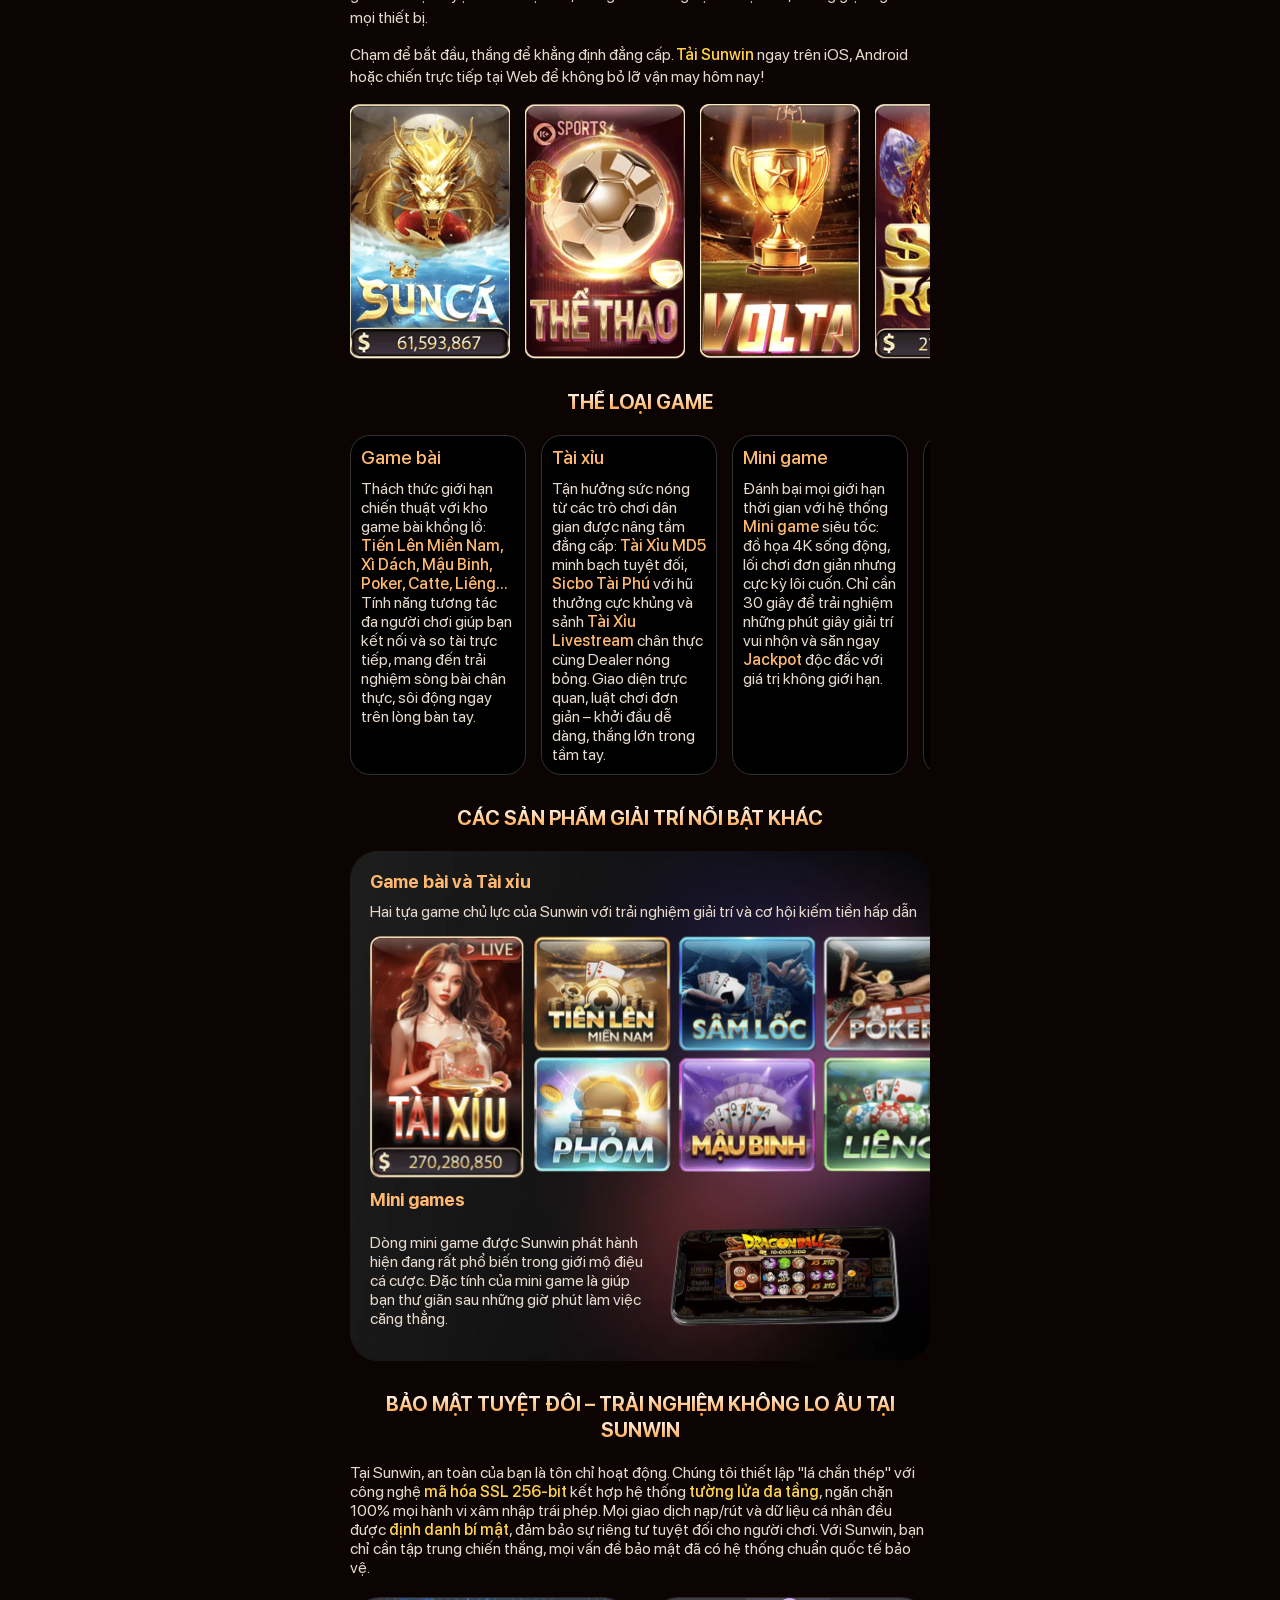
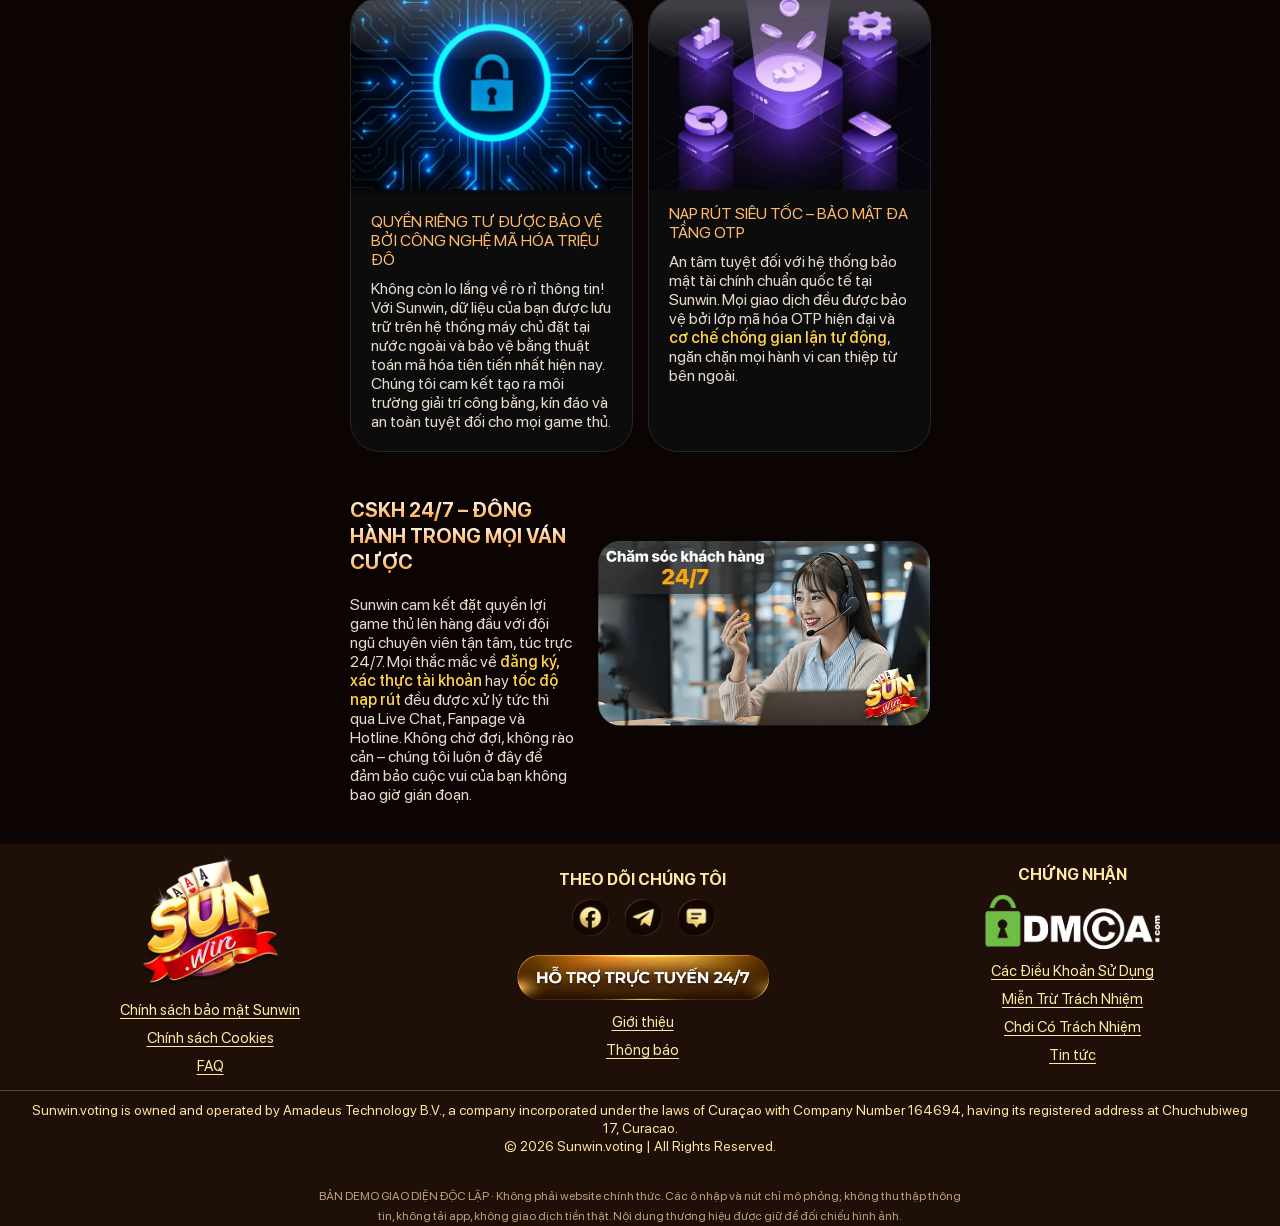
==== commit e7f5f1a0: "Rebuild demo from original visual assets and styles; keep all account actions simulated" ====
--- a/demo/index.html
+++ b/demo/index.html
@@ -1,39 +1 @@
-<!doctype html>
-<html lang="vi"><head><meta charset="utf-8"><meta name="viewport" content="width=device-width,initial-scale=1"><meta name="robots" content="noindex,nofollow"><meta name="description" content="Bản demo giao diện tĩnh, không thu thập dữ liệu và không giao dịch tiền thật."><title>Sun.win — Demo giao diện tĩnh</title>
-<meta http-equiv="Content-Security-Policy" content="default-src 'none'; style-src 'unsafe-inline'; script-src 'unsafe-inline'; img-src 'self' data:; connect-src 'none'; form-action 'none'; base-uri 'none'">
-<style>
-*{box-sizing:border-box}html{color-scheme:dark;scroll-behavior:smooth}body{margin:0;background:#0c0402;color:#d7c59b;font:16px Arial,sans-serif}button,input{font:inherit}button{cursor:pointer}button:focus-visible,a:focus-visible{outline:2px solid #ffe39d;outline-offset:4px}button{color:inherit}button:hover{filter:brightness(1.16)}.gold{background:linear-gradient(150deg,#fff9ac 15%,#f6c85c 43%,#a75f11 65%,#fff3a1 85%);background-clip:text;color:transparent}.scene{height:max(900px,100svh);position:relative;overflow:hidden;background:radial-gradient(ellipse at 50% 0,#a4350a55,transparent 35%),radial-gradient(ellipse at 50% 34%,#6c411c44,transparent 38%),linear-gradient(#271000,#110700 50%,#0d0501)}.scene:before{content:'♠     ♦      ♣      ♥      ♠      ♦      ♣      ♥';position:absolute;inset:50px 8% auto;color:#ab63251c;font-size:65px;line-height:1.8;word-spacing:55px;transform:rotate(-8deg);pointer-events:none}.rays{position:absolute;inset:0;background:repeating-conic-gradient(from 150deg at 50% -10%,transparent 0deg 17deg,#e88f2a08 18deg 20deg,transparent 21deg 38deg);pointer-events:none}.stage{position:absolute;top:270px;left:-10%;width:120%;height:380px;border-radius:50%;border-top:2px solid #eac16c44;background:radial-gradient(ellipse at 50% 0,#f5ce7144,transparent 40%);box-shadow:0 -15px 35px #e2ae1510}.center{position:relative;width:434px;margin:auto;text-align:center;padding-top:12px}.brand{height:286px}.logo{width:220px;height:161px;display:block;margin:auto;filter:drop-shadow(0 4px 4px #000)}.wordmark{font-size:58px;line-height:1.1;font-weight:800;letter-spacing:-2px;margin-top:4px;text-shadow:0 2px 15px #e6a82a22}.slogan{font-size:22px;font-weight:700;margin-top:7px;color:#d6b85f}.tick{color:#34b65a}.spark{position:absolute;color:#fff4ac;top:30px;left:80px;font-size:22px;animation:twinkle 4s infinite}.spark.two{top:107px;left:335px;animation-delay:1.8s}.form{height:310px;padding:30px 20px;border:1px solid #90733369;border-radius:30px;background:radial-gradient(ellipse at 50% 0,#9a6c1840,transparent 50%),radial-gradient(ellipse at 50% 100%,#906d1f26,transparent 35%),#0b0402e6;box-shadow:inset 1px 1px 1px #fff5b64d,0 4px 18px #0009;display:flex;flex-direction:column;gap:30px}.field{height:60px;display:flex;align-items:center;border:1px solid #b9a46e3d;border-radius:17px;padding:0 12px;background:linear-gradient(110deg,#29251c,#251d16);box-shadow:inset 1px 1px 2px #ffffff25;color:#f0dbab}.field input{width:100%;min-width:0;border:0;background:none;color:#e9d8ac;outline:none;padding:10px;font-size:20px}.field input::placeholder{color:#827c6e}.eye{border:0;background:none;padding:6px}.cta{margin-top:7px;height:59px;border:1px solid #c59329;border-radius:40px;background:radial-gradient(ellipse at 50% -50%,#ffd570,transparent 70%),radial-gradient(ellipse at 0 100%,#ffe48a,transparent 22%),radial-gradient(ellipse at 100% 100%,#ffe48a,transparent 22%),linear-gradient(#9b5c00,#3e2000);box-shadow:inset 0 1px 2px #ffe79e44;color:#fff0cb;font-size:21px;font-weight:700;flex-shrink:0}.or{margin:15px 0;font-size:15px}.web{width:365px;height:60px;border-radius:35px;border:1px solid #a4864050;background:radial-gradient(ellipse at 50% -30%,#aa804850,transparent 85%),linear-gradient(#37250f,#1a0d05);font-size:20px;font-weight:bold;box-shadow:inset 0 1px 2px #f0d29e44}.web span{font-size:28px;margin-right:20px;color:#f3d684}.note{width:660px;margin:17px 0 0 -113px;font-size:16px;line-height:1.5}.note strong{color:#cfad4d}.note em{display:block;color:#c75050;font-style:normal}.mobile-message{display:none}.left{position:absolute;left:5%;top:15.7%;width:min(23.5vw,335px);text-align:center}.poster{height:580px;position:relative;border:1px solid #b9a66d99;border-radius:40px;background:radial-gradient(ellipse at 50% 0,#7c602930,transparent 55%),repeating-linear-gradient(135deg,transparent 0 60px,#b69b5210 62px,transparent 64px),linear-gradient(#171611,#070502);padding:12px 18px;box-shadow:inset 0 0 25px #bba66d15}.poster small{font-size:14px;letter-spacing:2px;color:#f1e8cb;font-weight:bold}.poster h2{font-size:43px;letter-spacing:-2px;margin:8px 0 3px;white-space:nowrap}.ribbon{display:inline-block;background:linear-gradient(#8b2106,#300c00);border:1px solid #d59a31;border-radius:6px;padding:7px;color:#fff4b1;font-weight:bold;box-shadow:0 0 10px #c85b0933}.steps{text-align:left;padding:16px 20px}.steps p{font-size:24px;color:#fff1b1;margin:22px 0 4px}.steps b{font-size:43px;line-height:1.2;display:block;margin-left:35px}.steps .new{font-size:29px;display:inline-block;margin:8px 0 0 35px;padding:7px 16px}.poster-foot{font-size:15px;line-height:1.5;margin:5px 0}.dots{display:flex;justify-content:center;gap:7px;margin:12px 0}.dots button{width:20px;height:5px;padding:0;border:0;border-radius:2px;background:#635448}.dots button[aria-pressed=true]{background:#e4baa0}.qr-wrap{display:flex;gap:20px;justify-content:center;align-items:center;font-weight:bold}.qr{width:93px;height:93px;border:6px solid #dfd7c5;background:repeating-conic-gradient(#19150f 0 25%,#dfd7c5 0 50%) 0/9px 9px;position:relative;display:grid;place-items:center}.qr span{background:#dfd7c5;color:#282015;font-size:12px;padding:4px;transform:rotate(-15deg)}.platforms{font-size:25px;margin-top:8px;color:#f6d269}.right{position:absolute;right:2%;top:19.7%;width:min(24vw,340px)}.live-card{border-radius:35px;overflow:hidden;border:1px solid #8e6c3444;background:#050201;box-shadow:0 5px 15px #0006}.live-header{height:53px;display:flex;align-items:center;justify-content:space-between;padding:0 14px;font-size:19px;font-weight:bold;color:#eee3cd;border-bottom:1px solid #5e4028}.live{border-radius:20px;padding:6px 13px;background:linear-gradient(#8e1007,#440401);font-size:17px;color:#fff1e8}.live-art{height:374px;text-align:center;padding-top:35px;background:radial-gradient(ellipse at 50% 50%,#ad3c25aa,transparent 65%),repeating-conic-gradient(at 50% 50%,#39150d30 0deg 9deg,transparent 10deg 30deg)}.live-art .logo{width:220px;height:170px}.live-art h2{font-size:39px;line-height:1.25;margin:8px 0;color:#f8e2aa;text-shadow:1px 3px 3px #000}.socials{display:flex;gap:19px;justify-content:center;margin-top:45px}.socials button,.mobile-social button{width:38px;height:38px;border-radius:50%;background:radial-gradient(#33200b,#090402);border:1px solid #8b652e55;font-weight:bold;color:#f6d580;font-size:21px}.ambassador{position:absolute;right:24px;top:22px;width:130px;text-align:center;font-size:11px;color:#eaca79}.portrait{width:85px;height:85px;margin:auto;border-radius:50%;border:2px solid #9b4c23;background:radial-gradient(ellipse at 50% 35%,#a89270 0 14%,transparent 15%),radial-gradient(ellipse at 50% 100%,#20262c 0 42%,transparent 43%),radial-gradient(#6a290c,#0d0501)}.ambassador b{font-size:16px;display:block}.badge-demo{position:absolute;top:8px;left:12px;font-size:11px;color:#a68c65;letter-spacing:1px}.mobile-social{display:none}.partners{position:absolute;bottom:0;width:100%;text-align:center;background:#0c0402;padding:6px 0 9px}.partners h2{font-size:15px;margin:0 0 11px;background:linear-gradient(90deg,transparent,#80502233,transparent);padding:6px;color:#e7d49f}.partner-list{display:flex;width:660px;max-width:100%;margin:auto;justify-content:space-around}.partner-item{display:flex;align-items:center;gap:12px;font-size:14px;text-decoration:underline}.partner-icon{width:55px;height:43px;border:1px solid #a9854b55;border-radius:13px;background:radial-gradient(#87561d,#29120a);box-shadow:0 0 10px #a36e1b11;display:grid;place-items:center;font-weight:900;color:#ffe388;text-shadow:0 0 6px #fffc9d}.partner-icon.purple{color:#ffe5fa;background:radial-gradient(#9952a8,#321329)}.partner-icon.red{background:radial-gradient(#ba3c25,#251008)}.article{width:600px;max-width:calc(100% - 30px);margin:65px auto;color:#e1d6bd;font-size:15px;line-height:1.6}.article h1,.article h2{color:#e2c46d;font-size:23px;line-height:1.3;margin:35px 0 16px}.article h3{color:#e2c46d}.article .eyebrow{text-align:center;font-size:15px;color:#dfb955;letter-spacing:2px}.campaign{height:285px;position:relative;border:1px solid #714a22;border-radius:12px;background:radial-gradient(at 70% 30%,#b2772455,transparent 50%),linear-gradient(135deg,#130b08,#45220e);overflow:hidden;padding:30px}.campaign:after{content:'♠';position:absolute;right:20px;top:-45px;font-size:280px;color:#c29a4c35;transform:rotate(-20deg)}.campaign h2{font-size:32px;margin:12px 0}.campaign p{width:65%;color:#d5c59b}.campaign button{border:1px solid #b28b3c;background:#56320b;border-radius:20px;padding:7px 22px}.illustration{height:230px;border:1px solid #715222;border-radius:13px;display:flex;align-items:center;justify-content:center;flex-direction:column;gap:16px;background:radial-gradient(#78431a66,transparent 70%),#170c06;font-weight:bold;font-size:25px;color:#e6bf66;text-align:center;padding:20px}.suits{font-size:66px;color:#d8a640;letter-spacing:12px}.features{display:grid;grid-template-columns:repeat(3,1fr);gap:14px}.feature{text-align:center;padding:17px 8px;border:1px solid #75542c44;border-radius:12px;background:#1c100a}.feature span{display:block;font-size:35px;color:#e3b64a}.feature p{font-size:13px}.duo{display:grid;grid-template-columns:1fr 1fr;gap:18px}.info{padding:18px;border:1px solid #76512655;border-radius:12px;background:linear-gradient(140deg,#30201455,#120a06)}.game-row{display:flex;gap:10px;overflow:hidden;margin:20px 0}.game{min-width:98px;height:115px;border:1px solid #99682c;border-radius:15px;text-align:center;background:radial-gradient(at 50% 25%,#7e4f28,#190f0b);padding-top:13px;color:#f5d88a;font-size:35px}.game small{display:block;font-size:12px;margin-top:10px}.faq details{border-bottom:1px solid #78572b55;padding:12px 0}.faq summary{cursor:pointer;color:#e4c57b}.footer{padding:30px 15px 55px;border-top:1px solid #463015;background:#090301;text-align:center;color:#aa956e;font-size:13px}.footer-grid{display:grid;grid-template-columns:repeat(3,1fr);gap:20px;max-width:650px;margin:20px auto}.footer button{border:0;background:transparent;display:block;margin:8px auto;color:#c9b486;font-size:13px}.demo-disclosure{max-width:650px;margin:22px auto 0;line-height:1.6;color:#e3bd72}.dialog{max-width:410px;border:1px solid #bd954c;border-radius:20px;background:#1d1008;color:#e8d5aa;padding:28px;box-shadow:0 20px 90px #000}.dialog::backdrop{background:#000c}.dialog h2{color:#f0cc73}.dialog p{line-height:1.6}.dialog button{border:1px solid #c59329;border-radius:20px;background:#593306;padding:9px 24px}.backtop{position:fixed;bottom:18px;right:18px;z-index:2;background:#38220e;border:1px solid #91703d;border-radius:50%;width:38px;height:38px}.install{display:none}@keyframes twinkle{0%,100%{opacity:.1;transform:scale(.5)}50%{opacity:1;transform:scale(1)}}
-@media(min-width:1600px){.left{left:calc(50% - 640px)}.right{right:calc(50% - 680px)}}
-@media(max-width:1150px) and (min-width:769px){.left{left:2%;width:25%}.poster{padding:13px 8px;height:530px}.poster h2{font-size:34px}.poster .steps{padding:10px}.steps b{font-size:33px}.steps p{font-size:20px}.right{right:2%;width:25%}.live-header{font-size:13px}.live{font-size:12px;padding:5px}.live-art h2{font-size:30px}.center{width:38%;max-width:434px}.note{width:100%;margin:15px 0;font-size:13px}.form{padding:30px 16px}.web{max-width:94%}.ambassador{width:100px;right:12px}}
-@media(max-width:768px){.scene{height:max(790px,100svh)}.center{width:375px;max-width:100%;padding-top:10px}.brand{height:252px}.logo{width:210px;height:147px}.wordmark{font-size:49px}.slogan{font-size:16px;margin-top:4px}.form{width:calc(100% - 30px);height:273px;margin:auto;padding:28px 18px;gap:25px;border-radius:27px}.field{height:49px;border-radius:14px;padding:0 9px}.field input{font-size:16px}.cta{height:53px;font-size:18px}.or,.note,.left,.right{display:none}.web{height:49px;width:calc(100% - 60px);font-size:17px;margin-top:17px}.web span{font-size:23px;margin-right:12px}.mobile-message{display:block;margin:29px auto 0;font-size:14px;font-weight:bold}.mobile-message span{font-size:26px;margin-right:14px;color:#e9483e}.mobile-message u{color:#ddc88e}.ambassador{right:10px;top:80px;width:88px;font-size:8px}.ambassador .portrait{height:60px;width:60px}.ambassador b{font-size:11px}.badge-demo{font-size:8px;top:3px;left:7px}.install{display:block;position:absolute;right:5px;top:14px;border:1px solid #8c6a2933;background:#6f4c0e44;border-radius:15px;padding:4px 8px;font-size:8px;text-align:center}.install b{font-size:19px;color:#e1b84b}.mobile-social{display:flex;flex-direction:column;gap:9px;position:absolute;left:14px;top:20px}.mobile-social button{width:29px;height:29px;font-size:17px}.partners{height:115px}.partners h2{font-size:12px;margin-bottom:6px}.partner-item{display:block;font-size:11px;text-decoration:none}.partner-icon{margin:auto auto 3px}.partners{padding-bottom:8px}.partner-list{width:360px}.article{margin-top:65px;font-size:14px}.article h1,.article h2{font-size:20px}.features{grid-template-columns:repeat(2,1fr)}.campaign{height:240px;padding:22px}.campaign h2{font-size:25px}.campaign p{width:80%;font-size:13px}.illustration{height:195px;font-size:21px}.suits{font-size:48px}.duo{gap:10px}.info{padding:12px;font-size:13px}.footer-grid{gap:8px}.stage{top:240px}.spark{left:70px}.spark.two{left:auto;right:78px}.backtop{bottom:10px;right:10px}}
-@media(prefers-reduced-motion:reduce){*{animation:none!important;scroll-behavior:auto!important}}
-</style></head><body>
-<svg width="0" height="0" aria-hidden="true" style="position:absolute"><defs><linearGradient id="metal" x2=".4" y2="1"><stop stop-color="#fffbd0"/><stop offset=".35" stop-color="#ffdf6a"/><stop offset=".55" stop-color="#d28a15"/><stop offset=".8" stop-color="#ffe58c"/><stop offset="1" stop-color="#ab5b05"/></linearGradient><linearGradient id="red" x2="0" y2="1"><stop stop-color="#f34419"/><stop offset="1" stop-color="#950400"/></linearGradient><symbol id="logo" viewBox="0 0 260 190"><g transform="rotate(-10 130 95)"><g fill="#f9f0dc" stroke="#b99764" stroke-width="1"><rect x="88" y="12" width="34" height="55" rx="4" transform="rotate(-22 105 40)"/><rect x="119" y="8" width="34" height="55" rx="4"/><rect x="148" y="12" width="34" height="55" rx="4" transform="rotate(20 165 40)"/></g><g font-family="Georgia" font-size="24" font-weight="bold"><text x="89" y="40" fill="#c52216">A</text><text x="124" y="35" fill="#12100c">A</text><text x="154" y="41" fill="#12100c">A</text></g><text x="17" y="119" font-family="Arial" font-size="88" font-weight="1000" font-style="italic" fill="#783a04" stroke="#542000" stroke-width="6">SUN</text><text x="15" y="112" font-family="Arial" font-size="88" font-weight="1000" font-style="italic" fill="url(#metal)" stroke="#f4c446" stroke-width="1">SUN</text><path d="M12 127 L52 133 Q140 111 238 132 L225 150 L245 166 Q140 143 41 170 L12 160 L32 145Z" fill="url(#red)" stroke="#d85513"/><text x="80" y="160" fill="#fff5ce" font-family="Georgia" font-style="italic" font-size="46" font-weight="bold">.Win</text></g></symbol></defs></svg>
-<main><section class="scene"><div class="rays"></div><div class="stage"></div><span class="badge-demo">DEMO GIAO DIỆN · KHÔNG TIỀN THẬT</span><div class="mobile-social"><button data-demo aria-label="Facebook mô phỏng">f</button><button data-demo aria-label="Telegram mô phỏng">➤</button><button data-demo aria-label="Hỗ trợ mô phỏng">▣</button></div><div class="install">Minh họa kết nối<br><b>1.1.1.1</b><br>KHÔNG TẢI ỨNG DỤNG</div><div class="ambassador"><div class="portrait"></div><b>ĐẠI SỨ</b>HÌNH MINH HỌA THAY THẾ</div>
-<aside class="left" aria-label="Banner hướng dẫn minh họa"><div class="poster"><small id="poster-kicker">TÌM LINK CHÍNH HÃNG</small><h2 class="gold" id="poster-title">SUN.WIN ✓</h2><div class="ribbon" id="poster-ribbon">KHÔNG THỂ GIẢ MẠO</div><div class="steps"><p>① Cài đặt</p><b class="gold">1.1.1.1 ↓</b><p>② Truy cập</p><b class="gold">Sun.win</b><p>③ Nhận link</p><b class="ribbon new">MỚI</b></div><p class="poster-foot"><strong class="gold" style="font-size:24px">Sun.win</strong> · Hình minh họa<br>Banner được tự dựng cho bản demo.<br>Không có đường dẫn chơi hoặc tải app.</p></div><div class="dots" aria-label="Chọn banner"><button aria-label="Banner 1" aria-pressed="true" data-slide="0"></button><button aria-label="Banner 2" aria-pressed="false" data-slide="1"></button><button aria-label="Banner 3" aria-pressed="false" data-slide="2"></button><button aria-label="Banner 4" aria-pressed="false" data-slide="3"></button></div><div class="qr-wrap"><div>Quét mã<br>tải App<div class="platforms">● ▷</div></div><div class="qr" role="img" aria-label="Ô trang trí, không phải mã QR"><span>DEMO</span></div></div></aside>
-<div class="center"><div class="brand"><svg class="logo" aria-label="Logo Sun Win minh họa"><use href="#logo"/></svg><span class="spark">✦</span><span class="spark two">✧</span><div class="wordmark gold">Sun.win</div><div class="slogan">Cài 1.1.1.1 để truy cập <u>Sun.win</u><span class="tick">⬟</span></div></div><div class="form" role="group" aria-label="Mô phỏng đăng nhập, ô nhập đã khóa"><label class="field">♟<input aria-label="Tên đăng nhập mô phỏng" placeholder="Tên đăng nhập" readonly autocomplete="off" tabindex="-1"></label><label class="field">♙<input aria-label="Mật khẩu mô phỏng" placeholder="Mật khẩu" readonly autocomplete="off" tabindex="-1"><button class="eye" data-demo aria-label="Hiện mật khẩu mô phỏng">◉</button></label><button class="cta" data-demo>Tạo tài khoản</button></div><div class="or">Hoặc</div><button class="web" data-demo><span>◎</span>Truy cập web game</button><p class="note">Quý khách lưu ý: đây là <strong>BẢN DEMO GIAO DIỆN TĨNH</strong><em>Không thu thập dữ liệu · Không có giao dịch tiền thật</em></p><div class="mobile-message"><span>⚠</span><u>Livestream Cảnh báo GIẢ MẠO</u><div class="dots"><button aria-label="Thông báo 1" aria-pressed="true" data-demo></button><button aria-label="Thông báo 2" data-demo></button><button aria-label="Thông báo 3" data-demo></button></div></div></div>
-<aside class="right" aria-label="Khung cảnh báo mô phỏng"><div class="live-card"><div class="live-header">Cảnh Báo Giả Mạo <span class="live">▶ LIVE</span></div><div class="live-art"><svg class="logo" aria-label="Logo minh họa"><use href="#logo"/></svg><h2>UY TÍN<br>TẠO KHÁC BIỆT</h2><small>KHUNG MINH HỌA · KHÔNG PHÁT TRỰC TIẾP</small></div></div><div class="socials"><button data-demo aria-label="Facebook mô phỏng">f</button><button data-demo aria-label="Telegram mô phỏng">➤</button><button data-demo aria-label="Hỗ trợ mô phỏng">▣</button></div></aside>
-<div class="partners"><h2>THƯƠNG HIỆU THÀNH VIÊN</h2><div class="partner-list"><div class="partner-item"><div class="partner-icon">NHẤT</div>Nhat.vip</div><div class="partner-item"><div class="partner-icon purple">GEM</div>Gem.win</div><div class="partner-item"><div class="partner-icon red">ZO</div>Zo.win</div></div></div></section>
-<article class="article"><p class="eyebrow">ĐẠI SỨ THƯƠNG HIỆU ĐỘC QUYỀN</p><h2 style="text-align:center;margin-top:0">Sergio Ramos x SunWin</h2><div class="campaign"><small>THIẾT KẾ BANNER MINH HỌA</small><h2 class="gold">ĐỒNG HÀNH<br>CÙNG SUN.WIN</h2><p>Không gian sắc vàng và ánh sáng sân khấu, tái hiện phong cách trình bày của trang tham khảo.</p><button data-demo>Xem thêm</button></div><div class="dots"><button aria-label="Banner giới thiệu 1" aria-pressed="true" data-demo></button><button aria-label="Banner giới thiệu 2" data-demo></button><button aria-label="Banner giới thiệu 3" data-demo></button></div>
-<h1>SUNWIN - CỔNG GAME ĐỔI THƯỞNG CHÍNH HÃNG</h1><p>Phần nội dung này mô phỏng bố cục giới thiệu của website tham khảo. Đây là bản thử nghiệm độc lập về thiết kế, không đại diện cho dịch vụ hoặc xác nhận những tuyên bố của thương hiệu.</p><p>Bản demo tái hiện ba khu vực chính của giao diện:</p><ul><li>Banner hướng dẫn và các dấu chuyển trang bên trái.</li><li>Logo, ô nhập mô phỏng và nút hành động ở giữa.</li><li>Khung cảnh báo cùng nhóm biểu tượng liên hệ bên phải.</li></ul><div class="illustration"><svg class="logo" aria-label="Logo minh họa"><use href="#logo"/></svg><span>KHÔNG GIAN GIẢI TRÍ · BẢN DEMO</span></div>
-<h2>VÌ SAO CHỈ NÊN CHƠI TẠI SUNWIN CHÍNH HÃNG?</h2><div class="features"><div class="feature"><span>▣</span><p>Giao diện thân thiện<br>dễ sử dụng</p></div><div class="feature"><span>◷</span><p>Hiệu ứng nhẹ<br>chuyển động mượt mà</p></div><div class="feature"><span>✧</span><p>Banner minh họa<br>phong cách vàng</p></div><div class="feature"><span>♧</span><p>Không thu thập<br>dữ liệu cá nhân</p></div><div class="feature"><span>♜</span><p>Danh mục trò chơi<br>chỉ là hình minh họa</p></div><div class="feature"><span>☏</span><p>Liên hệ và hỗ trợ<br>đều được mô phỏng</p></div></div><p>Các thành phần chỉ phục vụ kiểm thử hiển thị. Không có tài khoản, bộ theo dõi, dịch vụ thanh toán hoặc kết nối đến hệ thống trò chơi.</p>
-<h2>ƯU ĐIỂM KHIẾN SUNWIN NGÀY CÀNG PHÁT TRIỂN RỰC RỠ</h2><div class="duo"><div class="info"><div class="suits">▣</div><h3>Tương thích với mọi hệ điều hành</h3><ul><li>Máy tính và điện thoại</li><li>Giao diện responsive</li><li>Tài nguyên tự dựng</li><li>Tải trang gọn nhẹ</li></ul></div><div class="info"><div class="suits">♧</div><h3>Mô phỏng an toàn</h3><ul><li>Không nhận thông tin</li><li>Không có giao dịch</li><li>Không tải ứng dụng</li><li>Không đặt cược</li></ul></div></div>
-<h2>THIÊN ĐƯỜNG GIẢI TRÍ ĐA TRẢI NGHIỆM - NƠI HỘI TỤ NHIỀU SIÊU PHẨM TRIỆU ĐÔ</h2><p>Khu vực thẻ trò chơi minh họa tái hiện nhịp điệu màu sắc, đường viền vàng và các hàng nội dung của trang tham khảo. Mọi thẻ bên dưới chỉ mở thông báo demo.</p><div class="game-row" id="games"></div><div class="game-row" aria-hidden="true"><div class="game">♜<small>MINI GAME</small></div><div class="game">♠<small>GAME BÀI</small></div><div class="game">✦<small>NỔ HŨ</small></div><div class="game">♦<small>THỬ THÁCH</small></div><div class="game">♣<small>KHÁM PHÁ</small></div></div>
-<h2>THỂ LOẠI GAME</h2><div class="faq"><details open><summary>Game bài</summary><p>Thẻ bài và các biểu tượng được vẽ bằng đồ họa nội bộ để tái hiện phong cách hình ảnh. Không thể chơi hoặc đặt cược.</p></details><details><summary>Tài xỉu</summary><p>Danh mục mô phỏng, không có vòng chơi hoặc kết quả trả thưởng.</p></details><details><summary>Mini game</summary><p>Minh họa bố cục danh mục nội dung trên màn hình nhỏ và lớn.</p></details><details><summary>Game nổ hũ</summary><p>Chỉ là tên danh mục tham khảo, không có giao dịch hoặc cơ chế trả thưởng.</p></details><details><summary>Game xóc đĩa</summary><p>Không kết nối đến hệ thống trò chơi thật.</p></details></div>
-<h2>CÁC SẢN PHẨM GIẢI TRÍ NỔI BẬT KHÁC</h2><h3>Game bài và Tài xỉu</h3><p>Khối nội dung lớn với nền tối, biểu tượng bài và tiêu đề màu vàng.</p><div class="illustration"><div class="suits">♠ ♥ ♣ ♦</div>GAME BÀI & TÀI XỈU</div><h3>Mini games</h3><p>Hình minh họa thay thế được tạo bằng các hình khối và biểu tượng.</p><div class="illustration"><div class="suits">✦ ♜ ✦</div>MINI GAMES</div>
-<h2>BẢO MẬT TUYỆT ĐỐI – TRẢI NGHIỆM KHÔNG LO ÂU TẠI SUNWIN</h2><p>Trong bản demo này, các ô tài khoản được khóa và không nằm trong biểu mẫu gửi dữ liệu. Chính sách nội dung của trang chặn kết nối mạng và hành động gửi form.</p><div class="duo"><div class="info"><div class="suits">♧</div><h3>QUYỀN RIÊNG TƯ</h3><p>Không lưu thông tin đăng nhập, cookie, dữ liệu tài chính hoặc lịch sử sử dụng.</p></div><div class="info"><div class="suits">◇</div><h3>KHÔNG GIAO DỊCH</h3><p>Không có nạp/rút, thanh toán, OTP hoặc liên kết chuyển tiền.</p></div></div><h2>CSKH 24/7 – ĐỒNG HÀNH TRONG MỌI VÁN CƯỢC</h2><p>Nhóm nút hỗ trợ tái hiện vị trí và hình thức hiển thị. Bấm vào sẽ thấy thông báo mô phỏng tại chỗ.</p><div class="illustration"><div class="suits">☏</div>HỖ TRỢ · CHẾ ĐỘ DEMO</div></article></main>
-<footer class="footer"><div class="wordmark gold" style="font-size:36px">Sun.win</div><div class="footer-grid"><div><button data-demo>Chính sách bảo mật</button><button data-demo>Chính sách Cookies</button><button data-demo>FAQ</button></div><div><b>THEO DÕI CHÚNG TÔI</b><button data-demo>Facebook · Telegram</button><button data-demo>Giới thiệu · Thông báo</button></div><div><b>THÔNG TIN DEMO</b><button data-demo>Điều khoản sử dụng</button><button data-demo>Chơi có trách nhiệm</button></div></div><p class="demo-disclosure">BẢN DEMO ĐỘC LẬP · Không phải website chính thức.<br>Toàn bộ đồ họa SVG/CSS được tự dựng; không sử dụng ảnh chân dung, video hoặc tài nguyên độc quyền của website tham khảo. Không thu thập thông tin và không giao dịch tiền thật.</p><p>© 2026 · Static interface study</p></footer><button class="backtop" id="backtop" aria-label="Về đầu trang">↑</button><dialog class="dialog" id="dialog"><h2>Chế độ demo</h2><p>Đây chỉ là thành phần mô phỏng giao diện. Không có đăng nhập, đăng ký, tải ứng dụng, livestream hay giao dịch tiền thật.</p><button id="close-dialog" autofocus>Đóng</button></dialog>
-<script>
-const dialog=document.getElementById('dialog');let previousFocus;
-function showDemo(){previousFocus=document.activeElement;dialog.showModal()}
-function closeDemo(){dialog.close();previousFocus?.focus()}
-document.querySelectorAll('[data-demo]').forEach(e=>e.addEventListener('click',showDemo));
-document.getElementById('close-dialog').addEventListener('click',closeDemo);
-dialog.addEventListener('click',e=>{if(e.target===dialog){const r=dialog.getBoundingClientRect();if(e.clientX<r.left||e.clientX>r.right||e.clientY<r.top||e.clientY>r.bottom)closeDemo()}});
-dialog.addEventListener('close',()=>previousFocus?.focus());
-const banners=[['TÌM LINK CHÍNH HÃNG','SUN.WIN ✓','KHÔNG THỂ GIẢ MẠO'],['NHẬN DIỆN THƯƠNG HIỆU','SUN.WIN ✦','GIAO DIỆN MINH HỌA'],['CẢNH BÁO GIẢ MẠO','AN TOÀN ✓','KHÔNG CHIA SẺ THÔNG TIN'],['THIẾT KẾ TĨNH','DEMO ✦','KHÔNG CÓ TIỀN THẬT']];
-document.querySelectorAll('[data-slide]').forEach(e=>e.addEventListener('click',()=>{const b=banners[Number(e.dataset.slide)];['poster-kicker','poster-title','poster-ribbon'].forEach((id,i)=>document.getElementById(id).textContent=b[i]);document.querySelectorAll('[data-slide]').forEach(x=>x.setAttribute('aria-pressed',String(x===e)))}));
-[['♠','GAME BÀI'],['⚄','TÀI XỈU'],['✦','MINI GAME'],['♜','NỔ HŨ'],['♦','XÓC ĐĨA']].forEach(([symbol,label])=>{const button=document.createElement('button');button.className='game';button.textContent=symbol;const small=document.createElement('small');small.textContent=label;button.append(small);button.addEventListener('click',showDemo);document.getElementById('games').append(button)});
-document.getElementById('backtop').addEventListener('click',()=>window.scrollTo({top:0,behavior:matchMedia('(prefers-reduced-motion: reduce)').matches?'instant':'smooth'}));
-</script></body></html>
-
+<!doctype html><html lang="vi"><head><meta charset="utf-8"><meta name="viewport" content="width=device-width,initial-scale=1"><meta name="robots" content="noindex,nofollow"><title>Sunwin — Bản demo giao diện tĩnh</title><meta http-equiv="Content-Security-Policy" content="default-src 'none'; img-src 'self' data:; font-src 'self'; style-src 'self' 'unsafe-inline'; script-src 'self'; connect-src 'none'; form-action 'none'; base-uri 'none'; media-src 'none'"><link rel="stylesheet" href="assets/libs/slick.css"><link rel="stylesheet" href="assets/css/reference.css"><link rel="stylesheet" href="assets/css/demo.css"></head><body class="home-page"><div class="demo-indicator">DEMO · KHÔNG TIỀN THẬT</div><div id="__nuxt"><div><header><div class="contact-box contact-sp"><button class="btn-fb" type="button"><img alt="facebook" src="assets/images/fb.webp"/></button><button class="btn-telegram" type="button"><img alt="telegram" src="assets/images/telegram.webp"/></button><button class="open-chat-btn show-chat" id="openChatBtn" type="button"><img alt="message" src="assets/images/message.webp"/></button></div></header><main class="main"><div class="access-text"><div id="openModalAccess"><img alt="download" class="dl-icon" src="assets/images/download-icon.png"/><img alt="Cài đặt 1.1.1.1" src="assets/images/install-1111.png"/></div></div><div class="main-inner"><div class="logo-box"><div><div class="logo-wrapper"><img alt="logo" class="logo" src="assets/images/main-logo.png"/><img alt="sparkles" class="sparkle s1" src="assets/images/sparkles.png"/><img alt="sparkles" class="sparkle s2" src="assets/images/sparkles.png"/><img alt="sparkles" class="sparkle s3" src="assets/images/sparkles.png"/><img alt="sparkles" class="sparkle s4" src="assets/images/sparkles.png"/></div></div><div class="logo-title"><img alt="title" class="sub-logo" src="assets/images/sun.win.png"/><img alt="Cài 1.1.1.1 để truy cập Sun.Win" class="slogan" src="assets/images/slogan-1111.png"/><img alt="tick" class="tick" src="assets/images/tick.png"/></div></div><div class="banner-left" id="scrollTop1"><div class="banner-left-slide"><div class="phishing-slide slide-custom slick-initialized slick-slider slick-dotted static-carousel"><div class="slick-list draggable"><div class="slick-track"><div aria-describedby="slick-slide-control00" aria-hidden="false" class="phishing-slide-item slick-slide slick-current slick-active" data-slick-index="0" id="slick-slide00" role="tabpanel" tabindex="0"><img alt="phishing" fetchpriority="high" src="assets/images/banner-1111-v1.png"/><span class="download-1111 install-1111"><img alt="Cài đặt 1.1.1.1" class="dl-img" src="assets/images/download-icon.png"/></span></div><div aria-describedby="slick-slide-control01" aria-hidden="true" class="phishing-slide-item slick-slide" data-slick-index="1" id="slick-slide01" role="tabpanel" tabindex="-1"><a class="" data-demo="" href="#demo" tabindex="-1"><img alt="Ramos - Đồng hành Sun.win" fetchpriority="high" src="assets/images/banner-ramos.png"/></a></div><div aria-describedby="slick-slide-control02" aria-hidden="true" class="phishing-slide-item slick-slide" data-slick-index="2" id="slick-slide02" role="tabpanel" tabindex="-1"><img alt="phishing" fetchpriority="high" src="assets/images/banner-phishing-updated.png"/></div><div aria-describedby="slick-slide-control03" aria-hidden="true" class="phishing-slide-item slick-slide" data-slick-index="3" id="slick-slide03" role="tabpanel" tabindex="-1"><img alt="phishing" fetchpriority="high" src="assets/images/phishing4.png"/></div></div></div><ul class="slick-dots" role="tablist" style=""><li class="slick-active" role="presentation"><button aria-controls="slick-slide00" aria-label="1 of 4" aria-selected="true" id="slick-slide-control00" role="tab" tabindex="0" type="button">1</button></li><li role="presentation"><button aria-controls="slick-slide01" aria-label="2 of 4" id="slick-slide-control01" role="tab" tabindex="-1" type="button">2</button></li><li role="presentation"><button aria-controls="slick-slide02" aria-label="3 of 4" id="slick-slide-control02" role="tab" tabindex="-1" type="button">3</button></li><li role="presentation"><button aria-controls="slick-slide03" aria-label="4 of 4" id="slick-slide-control03" role="tab" tabindex="-1" type="button">4</button></li></ul></div></div><div style="text-align:center;"><div class="scan-download-app"><div><h4 class="scan-title">Quét mã<br/>tải App</h4><div class="platform-icon"><img alt="ios" class="left" src="assets/images/ios-icon.webp"/><img alt="android" class="right" src="assets/images/android-icon.webp"/></div></div><img id="qr-code" src="[data-uri]"/></div></div></div><div class="banner-right" id="scrollTop2"><div class="phishing-stream"><div class="game-title"><h3>Cảnh Báo Giả Mạo</h3><img alt="live icon" class="live-icon" src="assets/images/live-icon.webp"/></div><video aria-label="Khung cảnh báo mô phỏng, không phát trực tiếp" id="videoPlayer" muted="" playsinline="" preload="none"></video><div class="sound-controls" id="pcSoundControls"><img class="hidden" id="pcSoundOn" src="assets/images/icon-sound.svg"/><img class="" id="pcSoundOff" src="assets/images/icon-unsound.svg"/></div></div><div class="contact-box contact-pc"><button class="btn-fb" type="button"><img alt="facebook" src="assets/images/fb.webp"/></button><button class="btn-telegram" type="button"><img alt="telegram" src="assets/images/telegram.webp"/></button><button class="openChatBtn open-chat-btn show-chat" id="openChatBtn" type="button"><img alt="message" src="assets/images/message.webp"/></button></div></div><div class="bg-after"><div class="bg-after-content"><div aria-label="Đăng ký mô phỏng — không thu thập dữ liệu" autocomplete="off" class="form-signup loginForm form-signup-pc" role="group"><div class="input-wrapper input-username"><img alt="user" class="input-icon" src="assets/images/user.svg"/><input aria-label="Tên đăng nhập (mô phỏng)" autocomplete="off" class="username" maxlength="29" placeholder="Tên đăng nhập" readonly="" tabindex="-1" type="text"/><div class="usernameError error"></div></div><div class="input-wrapper input-password"><img alt="lock" class="input-icon" src="assets/images/lock.svg"/><input aria-label="Mật khẩu (mô phỏng)" autocomplete="off" class="password" maxlength="30" placeholder="Mật khẩu" readonly="" tabindex="-1" type="password"/><button class="btn-eye btnEye" type="button"></button><div class="passwordError error"></div></div><div class="btn-signup"><button aria-label="ĐĂNG KÝ" type="button"></button></div></div><div class="divider"><img alt="divider" src="assets/images/divider.webp"/><span>Hoặc</span><img alt="divider" src="assets/images/divider.webp"/></div><div class="bottom-box"><div class="install-btn install-custom"><button aria-label="Cài Đặt" class="install-inner highlight-btn" id="installBtn" style="display:none;" type="button"><img alt="Cài Đặt" id="imgInstall" src=""/></button><div class="app-name" id="noApp" style="display:none;"><p class="install-text"></p><div class="line"><img alt="line" src="assets/images/line.webp"/></div></div></div><div class="custom-pc"><button aria-label="Truy cập web game" class="btn-web highlight-btn" id="btnWeb" type="button">Truy cập web game</button></div><div class="register-btn"><button type="button">Tạo tài khoản</button></div><div class="phishing-sp slide-custom"><div class="phishing-sp-slide slick-initialized slick-slider slick-dotted static-carousel"><div class="slick-list draggable"><div class="slick-track"><div aria-describedby="slick-slide-control20" aria-hidden="true" class="slick-slide" data-slick-index="0" id="slick-slide20" role="tabpanel" tabindex="-1"><div class="phishing-sp-content"><img alt="tick" class="logo-left" src="assets/images/tick.webp"/><div class="phishing-sp-item"> Cách phân biệt Sun.Win <span class="real">THẬT</span> - <span class="fake">GIẢ</span></div></div></div><div aria-describedby="slick-slide-control21" aria-hidden="false" class="slick-slide slick-current slick-active" data-slick-index="1" id="slick-slide21" role="tabpanel" tabindex="0"><div class="phishing-sp-content"><div class="logo-left"><img alt="phishing" src="assets/images/phishing-live.webp"/></div><div class="phishing-sp-item"> Livestream Cảnh báo <span class="fake fake-custom">Giả Mạo</span></div></div></div><div aria-describedby="slick-slide-control22" aria-hidden="true" class="slick-slide" data-slick-index="2" id="slick-slide22" role="tabpanel" tabindex="-1"><a class="" data-demo="" href="#demo" style="text-decoration:none;color:#FFE5B7;" tabindex="-1"><div class="phishing-sp-content"><div class="logo-left"><img alt="ramos" src="assets/images/ramos-icon.png"/></div><div class="phishing-sp-item"><span class="ramos-hl">RAMOS</span> - Đồng hành Sun.win </div></div></a></div></div></div><ul class="slick-dots" role="tablist" style=""><li class="" role="presentation"><button aria-controls="slick-slide20" aria-label="1 of 3" id="slick-slide-control20" role="tab" tabindex="-1" type="button">1</button></li><li class="slick-active" role="presentation"><button aria-controls="slick-slide21" aria-label="2 of 3" aria-selected="true" id="slick-slide-control21" role="tab" tabindex="0" type="button">2</button></li><li class="" role="presentation"><button aria-controls="slick-slide22" aria-label="3 of 3" id="slick-slide-control22" role="tab" tabindex="-1" type="button">3</button></li></ul></div></div></div><p class="note"> Quý khách lưu ý: chỉ tải app và chơi game trực tiếp tại <span class="note-link domain-name">sunwin.voting</span><br/><span class="note-warn">Mọi đường link khác đều là giả mạo</span></p></div></div><div class="partner"><h5 class="partner-title"><div class="partner-glow"><span>THƯƠNG HIỆU THÀNH VIÊN</span></div></h5><div class="partner-content"><a class="partner-item" data-demo="" href="#demo"><img alt="Nhat.vip" src="assets/images/nhatvip.webp"/><span class="partner-name">Nhat.vip</span></a><a class="partner-item" data-demo="" href="#demo"><img alt="Gem.win" src="assets/images/gemwin.webp"/><span class="partner-name">Gem.win</span></a><a class="partner-item" data-demo="" href="#demo"><img alt="Zo.win" src="assets/images/zowin.webp"/><span class="partner-name">Zo.win</span></a></div></div></div><div class="bottom" id="target"><div class="bottom-content"><div class="wrap-ambassador"><div class="wrap-ambassador__content"><div class="ambassador-top box-ani animate"><img alt="Đại sứ thương hiệu độc quyền" class="ambassador-top-img" src="assets/images/logo-ambassador.png"/><h2 class="ambassador-top-title">Sergio Ramos x <span>SunWin</span></h2></div><div class="ambassador-slider box-ani animate"><div class="ambassador-track"><div class="ambassador-slide"><div class="ambassador-slide__inner"><img alt="Sergio Ramos x SunWin" class="ambassador-img" draggable="false" src="assets/images/ramos-sun-mb-3.png"/><a aria-label="Xem thêm" class="ambassador-slide__cta" data-demo="" href="#demo" tabindex="-1"><img alt="Xem thêm" draggable="false" src="assets/images/button-more.png"/></a></div></div><div class="active ambassador-slide"><div class="ambassador-slide__inner"><img alt="Sergio Ramos x SunWin" class="ambassador-img" draggable="false" src="assets/images/ramos-sun-mb-2.png"/><a aria-label="Xem thêm" class="ambassador-slide__cta" data-demo="" href="#demo" tabindex="0"><img alt="Xem thêm" draggable="false" src="assets/images/button-more.png"/></a></div></div><div class="ambassador-slide"><div class="ambassador-slide__inner"><img alt="Sergio Ramos x SunWin" class="ambassador-img" draggable="false" src="assets/images/ramos-sun-mb-1.png"/><a aria-label="Xem thêm" class="ambassador-slide__cta" data-demo="" href="#demo" tabindex="-1"><img alt="Xem thêm" draggable="false" src="assets/images/button-more.png"/></a></div></div></div><div class="ambassador-pagination"><button aria-label="Đi đến slide 1" class="ambassador-dot" type="button"></button><button aria-label="Đi đến slide 2" class="active ambassador-dot" type="button"></button><button aria-label="Đi đến slide 3" class="ambassador-dot" type="button"></button></div></div></div></div><h1 class="title01 box-ani animate"><span>SUNWIN - CỔNG GAME ĐỔI THƯỞNG CHÍNH HÃNG</span></h1><p class="box-ani animate"><a class="hl" data-demo="" href="#demo">Sunwin</a> là thương hiệu giải trí trực tuyến hàng đầu, được bảo hộ và nhận diện nhất quán qua hệ thống <a class="hl" data-demo="" href="#demo" rel="noopener noreferrer nofollow">Trademark</a> và <a class="hl" data-demo="" href="#demo" rel="noopener noreferrer nofollow">Wordmark</a> trên toàn cầu. Mọi nền tảng vận hành dưới tên gọi <span class="hl">Sunwin</span> hay <span class="hl">Sun Win</span> đều thuộc hệ sinh thái chính thống <span class="hl">Sun.win</span>, đảm bảo sự đồng nhất về chất lượng và uy tín. </p><p class="box-ani animate">Website <span class="hl">Sun.win là cổng vận hành chính thức</span>, được thiết kế để:</p><ul class="content-list"><li class="box-ani animate"><span class="hl">Xác lập chủ quyền</span>: Khẳng định giá trị <span class="hl">Trademark</span> chính thức, bảo vệ người dùng trước các nguồn tin giả mạo.</li><li class="box-ani animate"><span class="hl">Vận hành thượng đỉnh:</span> Cung cấp hạ tầng ổn định với tốc độ truy cập thần tốc và bảo mật tuyệt đối.</li><li class="box-ani animate"><span class="hl">Nhận diện nhất quán:</span> Giúp game thủ dễ dàng truy cập đúng <span class="hl">địa chỉ chính hãng</span> tránh xa các trang web giả mạo thương hiệu Sunwin.</li></ul><img alt="SUNWIN - CỔNG GAME ĐỔI THƯỞNG UY TÍN" class="box-ani animate" loading="lazy" src="assets/images/sun01.webp"/><h2 class="title01 box-ani animate"><span>VÌ SAO CHỈ NÊN CHƠI TẠI SUNWIN CHÍNH HÃNG?</span></h2><ul class="feature-list box-ani-group"><li class="box-ani animate"><img alt="Giao diện thân thiện dễ sử dụng" src="assets/images/icon01.webp"/><span>Giao diện thân thiện dễ sử dụng</span></li><li class="box-ani animate"><img alt="Quá trình đổi thưởng diễn ra nhanh chóng và hiệu quả" src="assets/images/icon02.webp"/><span>Quá trình đổi thưởng diễn ra nhanh chóng và hiệu quả</span></li><li class="box-ani animate"><img alt="Khuyến mãi hấp dẫn, diễn ra hằng ngày" src="assets/images/icon03.webp"/><span>Khuyến mãi hấp dẫn, diễn ra hằng ngày</span></li><li class="box-ani animate"><img alt="Bảo vệ dữ liệu cá nhân tuyệt đối với hệ thống SSL" src="assets/images/icon04.webp"/><span>Bảo vệ dữ liệu cá nhân tuyệt đối với hệ thống SSL</span></li><li class="box-ani animate"><img alt="Tỷ lệ thắng cao trong các trò chơi" src="assets/images/icon05.webp"/><span>Tỷ lệ thắng cao trong các trò chơi</span></li><li class="box-ani animate"><img alt="Hỗ trợ khách hàng 24/7 qua nhiều phương thức liên lạc" src="assets/images/icon06.webp"/><span>Hỗ trợ khách hàng 24/7 qua nhiều phương thức liên lạc</span></li></ul><p class="box-ani animate"><span class="hl">Sunwin</span> không chỉ là nền tảng giải trí hàng đầu mà còn là điểm đến lý tưởng cho người dùng muốn kết hợp giữa giải trí và cơ hội nhận thưởng minh bạch. Nhờ sở hữu hệ sinh thái trò chơi đa dạng, từ game bài truyền thống như Tiến Lên, Mậu Binh đến các mini game hiện đại. Sunwin đã và đang khẳng định lợi thế cạnh tranh bền vững trên thị trường game đổi thưởng.</p><h2 class="title01 box-ani animate"><span>ƯU ĐIỂM KHIẾN SUNWIN NGÀY CÀNG PHÁT TRIỂN RỰC RỠ</span></h2><div class="advantage box-ani animate"><div><div class="advantage-icon"><img alt="Tương thích với mọi hệ điều hành" src="assets/images/operating-system.webp"/></div><p class="advantage-title">Tương thích với mọi hệ điều hành</p><ul><li>iOS, Android &amp; website</li><li>Dung lượng siêu nhẹ</li><li>Trải nghiệm nhanh mượt</li><li>Bảo mật cao</li></ul></div><div><div class="advantage-icon"><img alt="Nạp rút an toàn" src="assets/images/deposit-withdrawal.png"/></div><p class="advantage-title">Nạp rút an toàn - Nhiều cách tiện lợi</p><ul><li>Tài khoản ngân hàng</li><li>Ví điện tử</li><li>Cryptos &amp; USDT</li><li>Hỗ trợ 24/7</li></ul></div></div><h2 class="title01 box-ani animate"><span>THIÊN ĐƯỜNG GIẢI TRÍ ĐA TRẢI NGHIỆM - NƠI HỘI TỤ NHIỀU SIÊU PHẨM TRIỆU ĐÔ</span></h2><p class="box-ani animate">Tại Sunwin, bạn không chỉ chơi game, mà là tận hưởng một "vũ trụ" giải trí đẳng cấp. Từ những ván bài đấu trí kịch tính <span class="hl">(Tiến lên, Mậu binh, Poker)</span> đến những giây phút nghẹt thở cùng <span class="hl">Tài Xỉu</span>, hay cơ hội đổi đời trong tích tắc với dàn <span class="hl">Nổ Hũ</span> jackpot khủng. Mỗi tựa game là một tuyệt tác đồ họa 4K, mang đến trải nghiệm mượt mà, không giật lag trên mọi thiết bị.</p><p class="box-ani animate">Chạm để bắt đầu, thắng để khẳng định đẳng cấp. <span class="hl">Tải Sunwin</span> ngay trên iOS, Android hoặc chiến trực tiếp tại Web để không bỏ lỡ vận may hôm nay!</p><div class="marquee-wrapper sliderText box-ani animate"><div class="marquee-content"><div style="display:contents;"><div class="marquee-item"><img alt="game" decoding="async" loading="lazy" src="assets/images/game01.webp"/></div><div class="marquee-item"><img alt="game" decoding="async" loading="lazy" src="assets/images/game02.webp"/></div><div class="marquee-item"><img alt="game" decoding="async" loading="lazy" src="assets/images/game03.webp"/></div><div class="marquee-item"><img alt="game" decoding="async" loading="lazy" src="assets/images/game04.webp"/></div><div class="marquee-item"><img alt="game" decoding="async" loading="lazy" src="assets/images/game05.webp"/></div><div class="marquee-item"><img alt="game" decoding="async" loading="lazy" src="assets/images/game06.webp"/></div><div class="marquee-item"><img alt="game" decoding="async" loading="lazy" src="assets/images/game07.webp"/></div><div class="marquee-item"><img alt="game" decoding="async" loading="lazy" src="assets/images/game08.webp"/></div><div class="marquee-item"><img alt="game" decoding="async" loading="lazy" src="assets/images/game09.webp"/></div><div class="marquee-item"><img alt="game" decoding="async" loading="lazy" src="assets/images/game10.webp"/></div><div class="marquee-item"><img alt="game" decoding="async" loading="lazy" src="assets/images/game11.webp"/></div><div class="marquee-item"><img alt="game" decoding="async" loading="lazy" src="assets/images/game12.webp"/></div><div class="marquee-item"><img alt="game" decoding="async" loading="lazy" src="assets/images/game13.webp"/></div><div class="marquee-item"><img alt="game" decoding="async" loading="lazy" src="assets/images/game14.webp"/></div><div class="marquee-item"><img alt="game" decoding="async" loading="lazy" src="assets/images/game15.webp"/></div></div><div style="display:contents;"><div class="marquee-item"><img alt="game" decoding="async" loading="lazy" src="assets/images/game01.webp"/></div><div class="marquee-item"><img alt="game" decoding="async" loading="lazy" src="assets/images/game02.webp"/></div><div class="marquee-item"><img alt="game" decoding="async" loading="lazy" src="assets/images/game03.webp"/></div><div class="marquee-item"><img alt="game" decoding="async" loading="lazy" src="assets/images/game04.webp"/></div><div class="marquee-item"><img alt="game" decoding="async" loading="lazy" src="assets/images/game05.webp"/></div><div class="marquee-item"><img alt="game" decoding="async" loading="lazy" src="assets/images/game06.webp"/></div><div class="marquee-item"><img alt="game" decoding="async" loading="lazy" src="assets/images/game07.webp"/></div><div class="marquee-item"><img alt="game" decoding="async" loading="lazy" src="assets/images/game08.webp"/></div><div class="marquee-item"><img alt="game" decoding="async" loading="lazy" src="assets/images/game09.webp"/></div><div class="marquee-item"><img alt="game" decoding="async" loading="lazy" src="assets/images/game10.webp"/></div><div class="marquee-item"><img alt="game" decoding="async" loading="lazy" src="assets/images/game11.webp"/></div><div class="marquee-item"><img alt="game" decoding="async" loading="lazy" src="assets/images/game12.webp"/></div><div class="marquee-item"><img alt="game" decoding="async" loading="lazy" src="assets/images/game13.webp"/></div><div class="marquee-item"><img alt="game" decoding="async" loading="lazy" src="assets/images/game14.webp"/></div><div class="marquee-item"><img alt="game" decoding="async" loading="lazy" src="assets/images/game15.webp"/></div></div><div style="display:contents;"><div class="marquee-item"><img alt="game" decoding="async" loading="lazy" src="assets/images/game01.webp"/></div><div class="marquee-item"><img alt="game" decoding="async" loading="lazy" src="assets/images/game02.webp"/></div><div class="marquee-item"><img alt="game" decoding="async" loading="lazy" src="assets/images/game03.webp"/></div><div class="marquee-item"><img alt="game" decoding="async" loading="lazy" src="assets/images/game04.webp"/></div><div class="marquee-item"><img alt="game" decoding="async" loading="lazy" src="assets/images/game05.webp"/></div><div class="marquee-item"><img alt="game" decoding="async" loading="lazy" src="assets/images/game06.webp"/></div><div class="marquee-item"><img alt="game" decoding="async" loading="lazy" src="assets/images/game07.webp"/></div><div class="marquee-item"><img alt="game" decoding="async" loading="lazy" src="assets/images/game08.webp"/></div><div class="marquee-item"><img alt="game" decoding="async" loading="lazy" src="assets/images/game09.webp"/></div><div class="marquee-item"><img alt="game" decoding="async" loading="lazy" src="assets/images/game10.webp"/></div><div class="marquee-item"><img alt="game" decoding="async" loading="lazy" src="assets/images/game11.webp"/></div><div class="marquee-item"><img alt="game" decoding="async" loading="lazy" src="assets/images/game12.webp"/></div><div class="marquee-item"><img alt="game" decoding="async" loading="lazy" src="assets/images/game13.webp"/></div><div class="marquee-item"><img alt="game" decoding="async" loading="lazy" src="assets/images/game14.webp"/></div><div class="marquee-item"><img alt="game" decoding="async" loading="lazy" src="assets/images/game15.webp"/></div></div><div style="display:contents;"><div class="marquee-item"><img alt="game" decoding="async" loading="lazy" src="assets/images/game01.webp"/></div><div class="marquee-item"><img alt="game" decoding="async" loading="lazy" src="assets/images/game02.webp"/></div><div class="marquee-item"><img alt="game" decoding="async" loading="lazy" src="assets/images/game03.webp"/></div><div class="marquee-item"><img alt="game" decoding="async" loading="lazy" src="assets/images/game04.webp"/></div><div class="marquee-item"><img alt="game" decoding="async" loading="lazy" src="assets/images/game05.webp"/></div><div class="marquee-item"><img alt="game" decoding="async" loading="lazy" src="assets/images/game06.webp"/></div><div class="marquee-item"><img alt="game" decoding="async" loading="lazy" src="assets/images/game07.webp"/></div><div class="marquee-item"><img alt="game" decoding="async" loading="lazy" src="assets/images/game08.webp"/></div><div class="marquee-item"><img alt="game" decoding="async" loading="lazy" src="assets/images/game09.webp"/></div><div class="marquee-item"><img alt="game" decoding="async" loading="lazy" src="assets/images/game10.webp"/></div><div class="marquee-item"><img alt="game" decoding="async" loading="lazy" src="assets/images/game11.webp"/></div><div class="marquee-item"><img alt="game" decoding="async" loading="lazy" src="assets/images/game12.webp"/></div><div class="marquee-item"><img alt="game" decoding="async" loading="lazy" src="assets/images/game13.webp"/></div><div class="marquee-item"><img alt="game" decoding="async" loading="lazy" src="assets/images/game14.webp"/></div><div class="marquee-item"><img alt="game" decoding="async" loading="lazy" src="assets/images/game15.webp"/></div></div><div style="display:contents;"><div class="marquee-item"><img alt="game" decoding="async" loading="lazy" src="assets/images/game01.webp"/></div><div class="marquee-item"><img alt="game" decoding="async" loading="lazy" src="assets/images/game02.webp"/></div><div class="marquee-item"><img alt="game" decoding="async" loading="lazy" src="assets/images/game03.webp"/></div><div class="marquee-item"><img alt="game" decoding="async" loading="lazy" src="assets/images/game04.webp"/></div><div class="marquee-item"><img alt="game" decoding="async" loading="lazy" src="assets/images/game05.webp"/></div><div class="marquee-item"><img alt="game" decoding="async" loading="lazy" src="assets/images/game06.webp"/></div><div class="marquee-item"><img alt="game" decoding="async" loading="lazy" src="assets/images/game07.webp"/></div><div class="marquee-item"><img alt="game" decoding="async" loading="lazy" src="assets/images/game08.webp"/></div><div class="marquee-item"><img alt="game" decoding="async" loading="lazy" src="assets/images/game09.webp"/></div><div class="marquee-item"><img alt="game" decoding="async" loading="lazy" src="assets/images/game10.webp"/></div><div class="marquee-item"><img alt="game" decoding="async" loading="lazy" src="assets/images/game11.webp"/></div><div class="marquee-item"><img alt="game" decoding="async" loading="lazy" src="assets/images/game12.webp"/></div><div class="marquee-item"><img alt="game" decoding="async" loading="lazy" src="assets/images/game13.webp"/></div><div class="marquee-item"><img alt="game" decoding="async" loading="lazy" src="assets/images/game14.webp"/></div><div class="marquee-item"><img alt="game" decoding="async" loading="lazy" src="assets/images/game15.webp"/></div></div><div style="display:contents;"><div class="marquee-item"><img alt="game" decoding="async" loading="lazy" src="assets/images/game01.webp"/></div><div class="marquee-item"><img alt="game" decoding="async" loading="lazy" src="assets/images/game02.webp"/></div><div class="marquee-item"><img alt="game" decoding="async" loading="lazy" src="assets/images/game03.webp"/></div><div class="marquee-item"><img alt="game" decoding="async" loading="lazy" src="assets/images/game04.webp"/></div><div class="marquee-item"><img alt="game" decoding="async" loading="lazy" src="assets/images/game05.webp"/></div><div class="marquee-item"><img alt="game" decoding="async" loading="lazy" src="assets/images/game06.webp"/></div><div class="marquee-item"><img alt="game" decoding="async" loading="lazy" src="assets/images/game07.webp"/></div><div class="marquee-item"><img alt="game" decoding="async" loading="lazy" src="assets/images/game08.webp"/></div><div class="marquee-item"><img alt="game" decoding="async" loading="lazy" src="assets/images/game09.webp"/></div><div class="marquee-item"><img alt="game" decoding="async" loading="lazy" src="assets/images/game10.webp"/></div><div class="marquee-item"><img alt="game" decoding="async" loading="lazy" src="assets/images/game11.webp"/></div><div class="marquee-item"><img alt="game" decoding="async" loading="lazy" src="assets/images/game12.webp"/></div><div class="marquee-item"><img alt="game" decoding="async" loading="lazy" src="assets/images/game13.webp"/></div><div class="marquee-item"><img alt="game" decoding="async" loading="lazy" src="assets/images/game14.webp"/></div><div class="marquee-item"><img alt="game" decoding="async" loading="lazy" src="assets/images/game15.webp"/></div></div></div></div><h2 class="title01 box-ani animate"><span>THỂ LOẠI GAME</span></h2><div class="marquee-wrapper3 sliderText box-ani animate"><div class="marquee-content"><div class="marquee-item"><h3 class="hl">Game bài </h3><p>Thách thức giới hạn chiến thuật với kho game bài khổng lồ: <span class="hl">Tiến Lên Miền Nam, Xì Dách, Mậu Binh, Poker, Catte, Liêng...</span> Tính năng tương tác đa người chơi giúp bạn kết nối và so tài trực tiếp, mang đến trải nghiệm sòng bài chân thực, sôi động ngay trên lòng bàn tay.</p></div><div class="marquee-item"><h3 class="hl">Tài xỉu </h3><p>Tận hưởng sức nóng từ các trò chơi dân gian được nâng tầm đẳng cấp: <span class="hl">Tài Xỉu MD5</span> minh bạch tuyệt đối, <span class="hl">Sicbo Tài Phú</span> với hũ thưởng cực khủng và sảnh <span class="hl">Tài Xỉu Livestream</span> chân thực cùng Dealer nóng bỏng. Giao diện trực quan, luật chơi đơn giản – khởi đầu dễ dàng, thắng lớn trong tầm tay.</p></div><div class="marquee-item"><h3 class="hl">Mini game</h3><p>Đánh bại mọi giới hạn thời gian với hệ thống <span class="hl">Mini game</span> siêu tốc: đồ họa 4K sống động, lối chơi đơn giản nhưng cực kỳ lôi cuốn. Chỉ cần 30 giây để trải nghiệm những phút giây giải trí vui nhộn và săn ngay <span class="hl">Jackpot</span> độc đắc với giá trị không giới hạn.</p></div><div class="marquee-item"><h3 class="hl">Game nổ hũ</h3><p>⇒ Đắm chìm vào thế giới <span class="hl">Nổ Hũ</span> đỉnh cao với những siêu phẩm: <span class="hl">Avengers, Pirate King, Thủy Cung, Thần Tài, Ông Đồ...</span> Luật chơi cực dễ, hiệu ứng đồ họa bùng nổ cùng hệ thống <span class="hl">Jackpot</span> hàng tỷ đồng đang chờ chủ nhân.</p></div><div class="marquee-item"><h3 class="hl">Game xóc đĩa</h3><p>Trải nghiệm sảnh <span class="hl">Xóc Đĩa</span> thế hệ mới với đồ họa đỉnh cao từ <span class="hl">Xóc Đĩa Tứ Linh</span> và sự minh bạch tuyệt đối tại các bàn <span class="hl">Xóc Đĩa Livestream</span> trực tiếp. Luật chơi thuần túy, kết quả công bằng, kết hợp cùng giao diện trực quan giúp bạn bắt nhịp cuộc chơi tức thì.</p></div><div class="marquee-item"><h3 class="hl">Game bài </h3><p>Thách thức giới hạn chiến thuật với kho game bài khổng lồ: <span class="hl">Tiến Lên Miền Nam, Xì Dách, Mậu Binh, Poker, Catte, Liêng...</span> Tính năng tương tác đa người chơi giúp bạn kết nối và so tài trực tiếp, mang đến trải nghiệm sòng bài chân thực, sôi động ngay trên lòng bàn tay.</p></div><div class="marquee-item"><h3 class="hl">Tài xỉu </h3><p>Tận hưởng sức nóng từ các trò chơi dân gian được nâng tầm đẳng cấp: <span class="hl">Tài Xỉu MD5</span> minh bạch tuyệt đối, <span class="hl">Sicbo Tài Phú</span> với hũ thưởng cực khủng và sảnh <span class="hl">Tài Xỉu Livestream</span> chân thực cùng Dealer nóng bỏng. Giao diện trực quan, luật chơi đơn giản – khởi đầu dễ dàng, thắng lớn trong tầm tay.</p></div><div class="marquee-item"><h3 class="hl">Mini game</h3><p>Đánh bại mọi giới hạn thời gian với hệ thống <span class="hl">Mini game</span> siêu tốc: đồ họa 4K sống động, lối chơi đơn giản nhưng cực kỳ lôi cuốn. Chỉ cần 30 giây để trải nghiệm những phút giây giải trí vui nhộn và săn ngay <span class="hl">Jackpot</span> độc đắc với giá trị không giới hạn.</p></div><div class="marquee-item"><h3 class="hl">Game nổ hũ</h3><p>⇒ Đắm chìm vào thế giới <span class="hl">Nổ Hũ</span> đỉnh cao với những siêu phẩm: <span class="hl">Avengers, Pirate King, Thủy Cung, Thần Tài, Ông Đồ...</span> Luật chơi cực dễ, hiệu ứng đồ họa bùng nổ cùng hệ thống <span class="hl">Jackpot</span> hàng tỷ đồng đang chờ chủ nhân.</p></div><div class="marquee-item"><h3 class="hl">Game xóc đĩa</h3><p>Trải nghiệm sảnh <span class="hl">Xóc Đĩa</span> thế hệ mới với đồ họa đỉnh cao từ <span class="hl">Xóc Đĩa Tứ Linh</span> và sự minh bạch tuyệt đối tại các bàn <span class="hl">Xóc Đĩa Livestream</span> trực tiếp. Luật chơi thuần túy, kết quả công bằng, kết hợp cùng giao diện trực quan giúp bạn bắt nhịp cuộc chơi tức thì.</p></div><div class="marquee-item"><h3 class="hl">Game bài </h3><p>Thách thức giới hạn chiến thuật với kho game bài khổng lồ: <span class="hl">Tiến Lên Miền Nam, Xì Dách, Mậu Binh, Poker, Catte, Liêng...</span> Tính năng tương tác đa người chơi giúp bạn kết nối và so tài trực tiếp, mang đến trải nghiệm sòng bài chân thực, sôi động ngay trên lòng bàn tay.</p></div><div class="marquee-item"><h3 class="hl">Tài xỉu </h3><p>Tận hưởng sức nóng từ các trò chơi dân gian được nâng tầm đẳng cấp: <span class="hl">Tài Xỉu MD5</span> minh bạch tuyệt đối, <span class="hl">Sicbo Tài Phú</span> với hũ thưởng cực khủng và sảnh <span class="hl">Tài Xỉu Livestream</span> chân thực cùng Dealer nóng bỏng. Giao diện trực quan, luật chơi đơn giản – khởi đầu dễ dàng, thắng lớn trong tầm tay.</p></div><div class="marquee-item"><h3 class="hl">Mini game</h3><p>Đánh bại mọi giới hạn thời gian với hệ thống <span class="hl">Mini game</span> siêu tốc: đồ họa 4K sống động, lối chơi đơn giản nhưng cực kỳ lôi cuốn. Chỉ cần 30 giây để trải nghiệm những phút giây giải trí vui nhộn và săn ngay <span class="hl">Jackpot</span> độc đắc với giá trị không giới hạn.</p></div><div class="marquee-item"><h3 class="hl">Game nổ hũ</h3><p>⇒ Đắm chìm vào thế giới <span class="hl">Nổ Hũ</span> đỉnh cao với những siêu phẩm: <span class="hl">Avengers, Pirate King, Thủy Cung, Thần Tài, Ông Đồ...</span> Luật chơi cực dễ, hiệu ứng đồ họa bùng nổ cùng hệ thống <span class="hl">Jackpot</span> hàng tỷ đồng đang chờ chủ nhân.</p></div><div class="marquee-item"><h3 class="hl">Game xóc đĩa</h3><p>Trải nghiệm sảnh <span class="hl">Xóc Đĩa</span> thế hệ mới với đồ họa đỉnh cao từ <span class="hl">Xóc Đĩa Tứ Linh</span> và sự minh bạch tuyệt đối tại các bàn <span class="hl">Xóc Đĩa Livestream</span> trực tiếp. Luật chơi thuần túy, kết quả công bằng, kết hợp cùng giao diện trực quan giúp bạn bắt nhịp cuộc chơi tức thì.</p></div><div class="marquee-item"><h3 class="hl">Game bài </h3><p>Thách thức giới hạn chiến thuật với kho game bài khổng lồ: <span class="hl">Tiến Lên Miền Nam, Xì Dách, Mậu Binh, Poker, Catte, Liêng...</span> Tính năng tương tác đa người chơi giúp bạn kết nối và so tài trực tiếp, mang đến trải nghiệm sòng bài chân thực, sôi động ngay trên lòng bàn tay.</p></div><div class="marquee-item"><h3 class="hl">Tài xỉu </h3><p>Tận hưởng sức nóng từ các trò chơi dân gian được nâng tầm đẳng cấp: <span class="hl">Tài Xỉu MD5</span> minh bạch tuyệt đối, <span class="hl">Sicbo Tài Phú</span> với hũ thưởng cực khủng và sảnh <span class="hl">Tài Xỉu Livestream</span> chân thực cùng Dealer nóng bỏng. Giao diện trực quan, luật chơi đơn giản – khởi đầu dễ dàng, thắng lớn trong tầm tay.</p></div><div class="marquee-item"><h3 class="hl">Mini game</h3><p>Đánh bại mọi giới hạn thời gian với hệ thống <span class="hl">Mini game</span> siêu tốc: đồ họa 4K sống động, lối chơi đơn giản nhưng cực kỳ lôi cuốn. Chỉ cần 30 giây để trải nghiệm những phút giây giải trí vui nhộn và săn ngay <span class="hl">Jackpot</span> độc đắc với giá trị không giới hạn.</p></div><div class="marquee-item"><h3 class="hl">Game nổ hũ</h3><p>⇒ Đắm chìm vào thế giới <span class="hl">Nổ Hũ</span> đỉnh cao với những siêu phẩm: <span class="hl">Avengers, Pirate King, Thủy Cung, Thần Tài, Ông Đồ...</span> Luật chơi cực dễ, hiệu ứng đồ họa bùng nổ cùng hệ thống <span class="hl">Jackpot</span> hàng tỷ đồng đang chờ chủ nhân.</p></div><div class="marquee-item"><h3 class="hl">Game xóc đĩa</h3><p>Trải nghiệm sảnh <span class="hl">Xóc Đĩa</span> thế hệ mới với đồ họa đỉnh cao từ <span class="hl">Xóc Đĩa Tứ Linh</span> và sự minh bạch tuyệt đối tại các bàn <span class="hl">Xóc Đĩa Livestream</span> trực tiếp. Luật chơi thuần túy, kết quả công bằng, kết hợp cùng giao diện trực quan giúp bạn bắt nhịp cuộc chơi tức thì.</p></div><div class="marquee-item"><h3 class="hl">Game bài </h3><p>Thách thức giới hạn chiến thuật với kho game bài khổng lồ: <span class="hl">Tiến Lên Miền Nam, Xì Dách, Mậu Binh, Poker, Catte, Liêng...</span> Tính năng tương tác đa người chơi giúp bạn kết nối và so tài trực tiếp, mang đến trải nghiệm sòng bài chân thực, sôi động ngay trên lòng bàn tay.</p></div><div class="marquee-item"><h3 class="hl">Tài xỉu </h3><p>Tận hưởng sức nóng từ các trò chơi dân gian được nâng tầm đẳng cấp: <span class="hl">Tài Xỉu MD5</span> minh bạch tuyệt đối, <span class="hl">Sicbo Tài Phú</span> với hũ thưởng cực khủng và sảnh <span class="hl">Tài Xỉu Livestream</span> chân thực cùng Dealer nóng bỏng. Giao diện trực quan, luật chơi đơn giản – khởi đầu dễ dàng, thắng lớn trong tầm tay.</p></div><div class="marquee-item"><h3 class="hl">Mini game</h3><p>Đánh bại mọi giới hạn thời gian với hệ thống <span class="hl">Mini game</span> siêu tốc: đồ họa 4K sống động, lối chơi đơn giản nhưng cực kỳ lôi cuốn. Chỉ cần 30 giây để trải nghiệm những phút giây giải trí vui nhộn và săn ngay <span class="hl">Jackpot</span> độc đắc với giá trị không giới hạn.</p></div><div class="marquee-item"><h3 class="hl">Game nổ hũ</h3><p>⇒ Đắm chìm vào thế giới <span class="hl">Nổ Hũ</span> đỉnh cao với những siêu phẩm: <span class="hl">Avengers, Pirate King, Thủy Cung, Thần Tài, Ông Đồ...</span> Luật chơi cực dễ, hiệu ứng đồ họa bùng nổ cùng hệ thống <span class="hl">Jackpot</span> hàng tỷ đồng đang chờ chủ nhân.</p></div><div class="marquee-item"><h3 class="hl">Game xóc đĩa</h3><p>Trải nghiệm sảnh <span class="hl">Xóc Đĩa</span> thế hệ mới với đồ họa đỉnh cao từ <span class="hl">Xóc Đĩa Tứ Linh</span> và sự minh bạch tuyệt đối tại các bàn <span class="hl">Xóc Đĩa Livestream</span> trực tiếp. Luật chơi thuần túy, kết quả công bằng, kết hợp cùng giao diện trực quan giúp bạn bắt nhịp cuộc chơi tức thì.</p></div><div class="marquee-item"><h3 class="hl">Game bài </h3><p>Thách thức giới hạn chiến thuật với kho game bài khổng lồ: <span class="hl">Tiến Lên Miền Nam, Xì Dách, Mậu Binh, Poker, Catte, Liêng...</span> Tính năng tương tác đa người chơi giúp bạn kết nối và so tài trực tiếp, mang đến trải nghiệm sòng bài chân thực, sôi động ngay trên lòng bàn tay.</p></div><div class="marquee-item"><h3 class="hl">Tài xỉu </h3><p>Tận hưởng sức nóng từ các trò chơi dân gian được nâng tầm đẳng cấp: <span class="hl">Tài Xỉu MD5</span> minh bạch tuyệt đối, <span class="hl">Sicbo Tài Phú</span> với hũ thưởng cực khủng và sảnh <span class="hl">Tài Xỉu Livestream</span> chân thực cùng Dealer nóng bỏng. Giao diện trực quan, luật chơi đơn giản – khởi đầu dễ dàng, thắng lớn trong tầm tay.</p></div><div class="marquee-item"><h3 class="hl">Mini game</h3><p>Đánh bại mọi giới hạn thời gian với hệ thống <span class="hl">Mini game</span> siêu tốc: đồ họa 4K sống động, lối chơi đơn giản nhưng cực kỳ lôi cuốn. Chỉ cần 30 giây để trải nghiệm những phút giây giải trí vui nhộn và săn ngay <span class="hl">Jackpot</span> độc đắc với giá trị không giới hạn.</p></div><div class="marquee-item"><h3 class="hl">Game nổ hũ</h3><p>⇒ Đắm chìm vào thế giới <span class="hl">Nổ Hũ</span> đỉnh cao với những siêu phẩm: <span class="hl">Avengers, Pirate King, Thủy Cung, Thần Tài, Ông Đồ...</span> Luật chơi cực dễ, hiệu ứng đồ họa bùng nổ cùng hệ thống <span class="hl">Jackpot</span> hàng tỷ đồng đang chờ chủ nhân.</p></div><div class="marquee-item"><h3 class="hl">Game xóc đĩa</h3><p>Trải nghiệm sảnh <span class="hl">Xóc Đĩa</span> thế hệ mới với đồ họa đỉnh cao từ <span class="hl">Xóc Đĩa Tứ Linh</span> và sự minh bạch tuyệt đối tại các bàn <span class="hl">Xóc Đĩa Livestream</span> trực tiếp. Luật chơi thuần túy, kết quả công bằng, kết hợp cùng giao diện trực quan giúp bạn bắt nhịp cuộc chơi tức thì.</p></div></div></div><h2 class="title01 box-ani animate"><span>CÁC SẢN PHẨM GIẢI TRÍ NỔI BẬT KHÁC</span></h2><div class="product"><div class="game-bg"><p class="title02 box-ani animate">Game bài và Tài xỉu</p><p class="box-ani animate">Hai tựa game chủ lực của Sunwin với trải nghiệm giải trí và cơ hội kiếm tiền hấp dẫn</p><div class="marquee-wrapper"><div class="marquee-left"><img alt="Game bài và Tài xỉu" src="assets/images/image01.webp"/></div><div class="marquee-wrapper2 sliderText"><div class="marquee-content"><div class="marquee-item"><img alt="game" decoding="async" loading="lazy" src="assets/images/image02.webp"/></div><div class="marquee-item"><img alt="game" decoding="async" loading="lazy" src="assets/images/image02.webp"/></div><div class="marquee-item"><img alt="game" decoding="async" loading="lazy" src="assets/images/image02.webp"/></div><div class="marquee-item"><img alt="game" decoding="async" loading="lazy" src="assets/images/image02.webp"/></div><div class="marquee-item"><img alt="game" decoding="async" loading="lazy" src="assets/images/image02.webp"/></div><div class="marquee-item"><img alt="game" decoding="async" loading="lazy" src="assets/images/image02.webp"/></div></div></div></div><p class="title02 box-ani animate">Mini games</p><div class="mini-game box-ani animate"><div><p class="box-ani animate">Dòng mini game được Sunwin phát hành hiện đang rất phổ biến trong giới mộ điệu cá cược. Đặc tính của mini game là giúp bạn thư giãn sau những giờ phút làm việc căng thẳng.</p></div><div><img alt="Mini games" class="box-ani animate" src="assets/images/mini-game.webp"/></div></div></div><h2 class="title01 box-ani animate"><span>BẢO MẬT TUYỆT ĐỐI – TRẢI NGHIỆM KHÔNG LO ÂU TẠI SUNWIN</span></h2><p class="box-ani animate">Tại Sunwin, an toàn của bạn là tôn chỉ hoạt động. Chúng tôi thiết lập "lá chắn thép" với công nghệ <span class="hl">mã hóa SSL 256-bit</span> kết hợp hệ thống <span class="hl">tường lửa đa tầng</span>, ngăn chặn 100% mọi hành vi xâm nhập trái phép. Mọi giao dịch nạp/rút và dữ liệu cá nhân đều được <span class="hl">định danh bí mật</span>, đảm bảo sự riêng tư tuyệt đối cho người chơi. Với Sunwin, bạn chỉ cần tập trung chiến thắng, mọi vấn đề bảo mật đã có hệ thống chuẩn quốc tế bảo vệ.</p><div class="security"><div class="box-ani animate"><img alt="Quyền riêng tư" src="assets/images/security01.webp"/><div class="security-content"><p class="security-title">QUYỀN RIÊNG TƯ ĐƯỢC BẢO VỆ BỞI CÔNG NGHỆ MÃ HÓA TRIỆU ĐÔ</p><p>Không còn lo lắng về rò rỉ thông tin! Với Sunwin, dữ liệu của bạn được lưu trữ trên hệ thống máy chủ đặt tại nước ngoài và bảo vệ bằng thuật toán mã hóa tiên tiến nhất hiện nay. Chúng tôi cam kết tạo ra môi trường giải trí công bằng, kín đáo và an toàn tuyệt đối cho mọi game thủ.</p></div></div><div class="box-ani animate"><img alt="Nạp rút siêu tốc" src="assets/images/security02.webp"/><div class="security-content"><p class="security-title">NẠP RÚT SIÊU TỐC – BẢO MẬT ĐA TẦNG OTP</p><p>An tâm tuyệt đối với hệ thống bảo mật tài chính chuẩn quốc tế tại Sunwin. Mọi giao dịch đều được bảo vệ bởi lớp mã hóa OTP hiện đại và <span class="hl">cơ chế chống gian lận tự động</span>, ngăn chặn mọi hành vi can thiệp từ bên ngoài.</p></div></div></div><div class="customer-service"><div><h2 class="title01 box-ani animate"><span>CSKH 24/7 – ĐỒNG HÀNH TRONG MỌI VÁN CƯỢC</span></h2><p class="box-ani animate">Sunwin cam kết đặt quyền lợi game thủ lên hàng đầu với đội ngũ chuyên viên tận tâm, túc trực 24/7. Mọi thắc mắc về <span class="hl">đăng ký, xác thực tài khoản</span> hay <span class="hl">tốc độ nạp rút</span> đều được xử lý tức thì qua Live Chat, Fanpage và Hotline. Không chờ đợi, không rào cản – chúng tôi luôn ở đây để đảm bảo cuộc vui của bạn không bao giờ gián đoạn.</p></div><div class="box-ani animate"><img alt="CSKH 24/7" src="assets/images/customer-service.webp"/></div></div></div></div><button class="" id="scrollToTopBtn" type="button"><img alt="scroll to top" src="assets/images/scroll-top.webp"/></button><a aria-label="Sergio Ramos - Đại sứ thương hiệu Sun.win" class="ramos-float" data-demo="" href="#demo"><img alt="Sergio Ramos - Đại sứ thương hiệu Sun.win" src="assets/images/img-float.png"/></a></div><footer id="footer"><div class="container"><div class="footer-logo"><a aria-current="page" class="router-link-active router-link-exact-active" data-demo="" href="#demo"><img alt="logo footer" src="assets/images/logo.webp"/></a><ul class="footer-list"><li><a class="" data-demo="" href="#demo">Chính sách bảo mật Sunwin</a></li><li><a class="" data-demo="" href="#demo">Chính sách Cookies</a></li><li><a class="" data-demo="" href="#demo">FAQ</a></li></ul></div><div><h4 class="footer-title">THEO DÕI CHÚNG TÔI</h4><div class="contact-footer"><button class="btn-fb" type="button"><img alt="facebook" src="assets/images/fb.webp"/></button><button class="btn-telegram" type="button"><img alt="telegram" src="assets/images/telegram.webp"/></button><button class="open-chat-btn show-chat" id="openChatBtn" type="button"><img alt="message" src="assets/images/message.webp"/></button></div><div class="livechat-btn open-chat-btn show-chat"><img src="assets/images/online-support.webp"/></div><ul class="footer-list"><li><a class="" data-demo="" href="#demo">Giới thiệu</a></li><li><a class="" data-demo="" href="#demo">Thông báo</a></li></ul></div><div class="certificate"><h4 class="footer-title">CHỨNG NHẬN</h4><a data-demo="" href="#demo"><img src="assets/images/dma.webp"/></a><ul class="footer-list"><li><a class="" data-demo="" href="#demo">Các Điều Khoản Sử Dụng</a></li><li><a class="" data-demo="" href="#demo">Miễn Trừ Trách Nhiệm</a></li><li><a class="" data-demo="" href="#demo">Chơi Có Trách Nhiệm</a></li><li><a class="" data-demo="" href="#demo">Tin tức</a></li></ul></div></div><div class="copyright"><div class="copyright-content"><div><span class="domain-name domain-custom">Sunwin.voting</span> is owned and operated by Amadeus Technology B.V., a company incorporated under the laws of Curaçao with Company Number 164694, having its registered address at Chuchubiweg 17, Curacao.<br/> © 2026 <span class="domain-name domain-custom">Sunwin.voting</span> | All Rights Reserved. </div></div></div><p class="demo-disclaimer">BẢN DEMO GIAO DIỆN ĐỘC LẬP · Không phải website chính thức. Các ô nhập và nút chỉ mô phỏng; không thu thập thông tin, không tải app, không giao dịch tiền thật. Nội dung thương hiệu được giữ để đối chiếu hình ảnh.</p></footer></main><div class="" id="loading-overlay"><div class="spinner"></div></div></div><div id="chatContainer"><button id="closeChatBtn" type="button"></button></div></div><dialog class="demo-dialog" id="demo-dialog" aria-labelledby="demo-title"><h2 id="demo-title">Chế độ mô phỏng</h2><p>Bản demo chỉ tái hiện giao diện. Không có đăng ký, đăng nhập, tải ứng dụng, livestream hoặc giao dịch tiền thật.</p><button id="demo-close" autofocus>Đóng</button></dialog><script src="assets/demo.js"></script></body></html>
--- a/demo/assets/css/reference.css
+++ b/demo/assets/css/reference.css
@@ -0,0 +1,2 @@
+@font-face{font-display:swap;font-family:SF Pro Display;font-style:normal;font-weight:400;src:url(../fonts/SFProDisplay-Regular.woff2) format("woff2")}@font-face{font-display:swap;font-family:SF Pro Display;font-style:normal;font-weight:500;src:url(../fonts/SFProDisplay-Medium.woff2) format("woff2")}@font-face{font-display:swap;font-family:SF Pro Display;font-style:normal;font-weight:700;src:url(../fonts/SFProDisplay-Bold.woff2) format("woff2")}@font-face{font-display:swap;font-family:Arial Rounded MT Bold;font-style:normal;font-weight:400;src:none format("woff2")}:root{--sponsor-height:49px;background-color:#000;color:#fff;font-display:swap;font-family:SF Pro Display,sans-serif;font-synthesis:none;font-weight:400;text-rendering:optimizeLegibility;-webkit-font-smoothing:antialiased;-moz-osx-font-smoothing:grayscale}*{box-sizing:border-box;margin:0;padding:0}body,html{font-size:16px;height:100%;overscroll-behavior-y:none;position:relative}img{-webkit-user-drag:none;-moz-user-select:none;user-select:none;-webkit-user-select:none}.center{align-items:center;display:flex;justify-content:center}.box-ani{backface-visibility:hidden;opacity:0;transform:translateY(70px);transform-style:preserve-3d;transition:opacity .6s ease,transform .6s ease;will-change:opacity,transform}.box-ani.animate{opacity:1;transform:translateY(0)}@keyframes slideUp{0%{opacity:0;transform:translateY(70px)}to{opacity:1;transform:translateY(0)}}header{background-color:#000;width:100%}header .form-signup{display:none}.access-1111{color:#ffd102}header,main{margin:0 auto;position:relative;width:100%}.general-container{width:100%}header{display:flex;justify-content:right;padding-right:30px;text-align:center}.main-desc{color:#cfb689;font-size:12px;margin-top:15px}.main-desc>a{color:#f68ef9;display:inline-block;font-weight:600;margin:0 3px}#password{padding-right:40px}.btn-eye{align-items:center;background-color:transparent;background-image:url(../images/eye1.webp);background-position:50%;background-repeat:no-repeat;background-size:contain;border:0;display:flex;height:18px;justify-content:center;position:absolute;right:12px;top:calc(50% - 7px);transition:none;width:18px}.btn-eye,.btn-eye:active{transform:translateY(-50%)}.btn-eye.slash{background-image:none}.contact-box{display:flex;flex-direction:column;gap:7px;left:20px;margin-top:10px;position:fixed;top:0;z-index:99}.contact-box img{width:33px}.contact-box button{background:none;border:none;cursor:pointer}input,select,textarea{font-size:16px}.partner{background:#0c0402;bottom:0;left:0;position:absolute;width:100%;z-index:9}.partner-title{font-size:16px;text-align:center}.partner-title .partner-glow{background:linear-gradient(90deg,#2d130400,#2d1304 30% 50%,#2d1304 70%,#2d130400);display:inline-block;padding:7px 40px 6px}.partner-title .partner-glow>span{background:linear-gradient(180deg,#feffaa 0,#faffdb 29%,#ffbb43 80%,#fede5e);-webkit-background-clip:text;display:inline-block;-webkit-text-fill-color:transparent;font-weight:700}.partner-content{align-items:center;display:flex;flex-wrap:wrap;justify-content:center;padding:7px 0 18px;width:100%}.partner-content:before{background:linear-gradient(90deg,#ffefaa00,#ffefaa 50%,#ffefaa00);content:"";height:1px;opacity:.3;position:absolute;top:0;width:80%}.partner-content .partner-item{align-items:center;color:#ffe5b7;cursor:pointer;display:flex;gap:10px;justify-content:center;padding:0 60px;position:relative;text-decoration:none}.partner-content .partner-item:not(:first-child):after{background:url(../images/divider.webp);background-size:100% 100%;content:"";height:2px;left:-20px;position:absolute;transform:rotate(90deg);width:50px}.partner-content .partner-item>span{border-bottom:1px solid;display:inline-block;font-size:18px;padding-bottom:2px;position:relative}.partner-content img{width:63px}.register-btn{margin-top:10px}.register-btn button{background:none no-repeat;background-size:100% 100%;border:0;color:#ffe5b7;cursor:pointer;font-size:20px;font-weight:700;height:61px;max-width:100%;width:370px}.background-custom .bg-after{background:none;overflow:hidden}.background-custom .bg-after:after{background:none no-repeat;background-size:cover;content:"";height:500px;left:0;position:absolute;top:0;width:100%;z-index:-1}.background-custom .bg-after:before{background:#0c0402;content:"";height:100%;left:0;position:absolute;top:500px;width:100%;z-index:-1}.main{align-items:center;display:flex;flex-direction:column;min-height:100vh}.bottom-content,.main-inner{padding:0 15px 20px}.footer-list{list-style-type:none;margin-bottom:15px}.footer-list li{margin-top:10px}.footer-list a{color:#ffe9a4;font-size:15px;text-underline-offset:3px}.bottom{background:#0c0402;display:flex;justify-content:center;margin-top:-2px;padding:0 15px;position:relative;width:100%}.slogan{max-width:100%;width:230px}.tick{margin-left:2px;width:20px}.ramos-hl{color:#c2ff7d;font-weight:700}.main-inner{background-image:url(../images/main-bg-sp.webp);background-position:top;background-repeat:no-repeat;background-size:cover;flex-shrink:0;min-height:100dvh;padding-bottom:40px;padding-top:10px;position:relative;width:100%}#playerDiv1,#playerDiv2{height:100%!important;width:100%!important}.phishing-stream{-webkit-backdrop-filter:blur(19.2238826752px);backdrop-filter:blur(19.2238826752px);background:#000;border:1px solid rgba(255,170,0,.145);border-radius:38px;box-shadow:inset 0 0 35.24px #f2f2f2;box-shadow:inset 0 0 0 1.6px #a6a6a6;box-shadow:inset -3.2px -3.2px 1.6px -3.2px #666;box-shadow:inset 3.2px 3.2px 1.6px -3.2px #666;box-shadow:inset 4.81px 4.81px .8px -5.61px #ffffff80;display:inline-block;height:100%;overflow:hidden;padding-top:53px;position:relative;width:100%;z-index:100}.phishing-stream #pcSoundControls{bottom:6px}.phishing-stream video{background:url(../images/bg_loading_phishing_livestream.png) no-repeat;background-position:50%;background-size:contain;height:100%;-o-object-fit:cover;object-fit:cover;width:100%}.phishing-stream .sound-controls{bottom:15px;height:25px;left:20px;position:absolute;width:25px;z-index:10}.phishing-stream #sound-controls img{cursor:pointer;width:25px}.phishing-stream .live-icon{height:32px;width:91px}.phishing-stream .game-title{align-items:center;background:#0009;border:.5px solid rgba(255,170,0,.145);border-bottom:1px solid hsla(0,0%,100%,.3);border-top-left-radius:38px;border-top-right-radius:38px;display:flex;font-size:18px;justify-content:space-between;padding:10px 15px;position:absolute;top:0;width:100%;z-index:101}.phishing-stream .game-title h3{background:linear-gradient(90deg,#ffedd7 0,#ffd1b5 45%,#ffe1c8);-webkit-background-clip:text;background-clip:text;-webkit-text-fill-color:transparent;color:transparent}.main-inner{display:flex;flex-direction:column;padding-left:0;padding-right:0}.ramos-page .bg-after{padding-top:15%}.bg-after{background:url(../images/bg-after-sp.png) top no-repeat;background-size:100% auto;flex:1 1 0%;margin-top:-3%;padding-top:10%;position:relative;z-index:9}.email-info{font-size:16px;font-weight:600}.email-info span{color:#fff;font-weight:400}.email-info a{color:#ffe9a4;text-decoration:none}.content-list{margin-bottom:10px;padding-left:30px}.content-list li{line-height:1.2;margin-bottom:10px}#scrollToTopBtn{background:transparent;border:0;bottom:300px;cursor:pointer;height:40px;left:calc(50% + 300px);opacity:0;position:fixed;transition:all .4s ease;visibility:hidden;width:40px;z-index:999}#scrollToTopBtn img{width:100%}body:not(.scrolled) #scrollToTopBtn{transition:none}#scrollToTopBtn.show{animation:floatUpDown 2s ease-in-out infinite;opacity:1;visibility:visible}@keyframes floatUpDown{0%,to{transform:translateY(0)}50%{transform:translateY(-5px)}}#loading-overlay{align-items:center;background:#270701;display:flex;inset:0;justify-content:center;opacity:0;pointer-events:none;position:fixed;transition:opacity .3s ease;z-index:9999}#loading-overlay.active{opacity:1;pointer-events:all}.spinner{animation:spin .8s linear infinite;border:4px solid hsla(0,0%,100%,.3);border-radius:50%;border-top-color:#fff;height:40px;width:40px}@keyframes spin{to{transform:rotate(1turn)}}.logo-box{margin:5px auto 0;max-width:375px;position:relative;text-align:center;z-index:9}.logo-box .logo-title .sub-logo{width:200px}.logo-box .logo-title{transform:translateY(-10px)}.logo-box .logo-title .logo-spec{align-items:center;display:flex;gap:8px;justify-content:center}.logo-box .logo-title .logo-spec p{background:linear-gradient(89.98deg,#fec55f .5%,#fee999,#fefbb7 98.8%);-webkit-background-clip:text;background-clip:text;color:transparent;font-size:21px;font-weight:700}.line{margin-bottom:10px}.line img{max-width:100%;width:420px}footer{background:#1e0f08;font-size:14px;padding-top:10px;position:relative;width:100%;z-index:9}footer .container{align-items:center;display:flex;gap:50px;justify-content:space-between;margin:0 auto;max-width:1100px;padding:0 30px;width:100%}footer .container>div{text-align:center}footer .container>div:last-child .footer-list{margin-top:10px}footer .container .footer-title{color:#ffe9a4;font-size:16px;font-weight:600;margin-bottom:10px}footer .container .footer-logo img{width:140px}footer .container .livechat-btn{cursor:pointer;margin:10px 0}footer .container .livechat-btn img{width:252px}footer .container .certificate img{width:175px}footer .container .contact-footer{align-items:center;display:flex;gap:15px;justify-content:center;margin-bottom:15px}footer .container .contact-footer button{background:none;border:none;cursor:pointer}footer .container .contact-footer img{width:38px}.phishing-sp{align-items:center;color:#ffe5b7;display:inline-flex;font-size:20px;font-weight:500;justify-content:center;margin-top:10px;width:100%}.phishing-sp .phishing-sp-slide{width:100%}.phishing-sp .phishing-sp-slide .slick-dots{bottom:-7px}.phishing-sp .phishing-sp-slide .slick-dots li button{padding:2px;width:14px}.phishing-sp .download-icon{margin-left:10px;width:24px}.phishing-sp .phishing-sp-content{align-items:center;display:flex;gap:4px;justify-content:center}.phishing-sp .phishing-sp-content .phishing-sp-item{border-bottom:1px solid #ffe5b7;padding-bottom:2px}@keyframes zoomInOutIcon{0%{transform:scale(1)}50%{transform:scale(.9)}to{transform:scale(1)}}.phishing-sp .logo-left{margin-right:15px;position:relative;width:52px}.phishing-sp .logo-left .icon{animation:zoomInOutIcon 2s ease-in-out infinite;left:9px;position:absolute;top:8px;transform-origin:center center;width:35px}.phishing-sp .real{background:linear-gradient(180deg,#6bffa9 0,#00963c);-webkit-background-clip:text;background-clip:text}.phishing-sp .fake,.phishing-sp .real{-webkit-text-fill-color:transparent;color:transparent}.phishing-sp .fake{background:linear-gradient(180deg,#ff6a6a 0,#960000);-webkit-background-clip:text;background-clip:text}.hidden{display:none}.fake-custom{color:#de4c4b!important;-webkit-text-fill-color:unset!important;font-weight:700;text-transform:uppercase}.form-signup{background-image:url(../images/form-bg.webp);background-repeat:no-repeat;background-size:100% 100%;margin:5px auto 0;padding:30px 20px;position:relative;text-align:center;width:100%}.form-signup .form-title{background:linear-gradient(90deg,#ffedd7 0,#ffd1b5 45%,#ffe1c8);-webkit-background-clip:text;background-clip:text;font-size:14px;left:50%;position:absolute;top:8px;transform:translate(-50%);-webkit-text-fill-color:transparent;color:transparent}.form-signup input{background-color:transparent;background-image:url(../images/input-bg.webp);background-repeat:no-repeat;background-size:100% 100%;border:0;border-radius:13px;color:#fff;height:43px;padding:0 15px 0 28px;width:100%}.form-signup input.password{padding-right:40px}.form-signup input:active,.form-signup input:focus{border:.5px solid #fa0;box-shadow:none;outline:none}.form-signup input::-moz-placeholder{color:#7e76698b}.form-signup input::placeholder{color:#7e76698b}.form-signup .btn-signup{margin-top:15px;text-align:center;width:100%}.form-signup .btn-signup>button{background-color:transparent;background-image:url(../images/btn-register.webp);background-repeat:no-repeat;background-size:100% 100%;border:0;border-radius:12px;cursor:pointer;font-size:18px;font-weight:700;height:61px;max-width:100%;overflow:hidden;position:relative;width:370px}#noApp{display:none}#noApp p{color:#cfb689;line-height:1}#noApp span{line-height:1.3;text-decoration:underline}.bottom-box{position:relative;text-align:center}#scrollTop1{top:17%}#scrollTop1,#scrollTop2{position:fixed;transform:translateY(0);transition:transform .1s ease-out;will-change:transform}#scrollTop2{top:20%}.install-btn button{background-color:transparent;border:0;overflow:hidden;position:relative}.install-btn button img{height:100%;width:100%}.logo{width:190px}.sparkle{animation-fill-mode:both;filter:drop-shadow(0 0 6px rgba(255,255,255,.8));opacity:0;position:absolute;right:15%;top:20%;transform-origin:center;will-change:transform,opacity}.sparkle-big{bottom:0;left:3%;position:absolute;width:25%;z-index:-1}.s1{left:7%;top:23%;width:18%}.s2{left:52%;top:15%;width:12%}.s3{left:75%}.s3,.s4{top:25%;width:15%}.s4{left:44%}@keyframes sparkleBlink{0%{opacity:0;transform:scale(.5) rotate(0)}7%{opacity:1;transform:scale(1.35) rotate(25deg)}18%{opacity:.9;transform:scale(1) rotate(90deg)}35%{opacity:.2;transform:scale(.9) rotate(220deg)}80%{opacity:0;transform:scale(.85) rotate(1turn)}to{opacity:0;transform:scale(.85) rotate(1turn)}}@keyframes sparkleBlinkReverse{0%{opacity:0;transform:scale(.5) rotate(1turn)}7%{opacity:1;transform:scale(1.35) rotate(335deg)}18%{opacity:.9;transform:scale(1) rotate(270deg)}35%{opacity:.2;transform:scale(.9) rotate(140deg)}to{opacity:0;transform:scale(.85) rotate(0)}}.s1,.s2{animation:sparkleBlink 4s linear infinite;animation-delay:0s}.s3,.s4{animation:sparkleBlinkReverse 4s linear infinite;animation-delay:1s}.logo-wrapper{display:inline-block;margin:10px 0;position:relative}.access-btn{display:flex;justify-content:center;margin-top:15px}.access-btn button{background-color:transparent;border:0;border-radius:30px;height:51px;margin:0 auto;width:265px}.access-btn button img{width:100%}.auth-domain{align-items:center;display:flex;font-size:20px;font-weight:600;gap:10px;left:45px;letter-spacing:1px;position:absolute}.auth-domain .auth-arrow{width:14px}.auth-domain .auth-title{margin-top:2px;width:100px}.access-text{cursor:pointer;position:fixed;right:0;top:15px;width:109px;z-index:99}.access-text #openModalAccess{align-items:center;display:flex;justify-content:center}.access-text .dl-icon{animation:bounce 1s infinite;left:4px;position:absolute;width:17px}.lottie-wrapper{position:relative;z-index:9}.lottie-hidden{opacity:0;transition:opacity .3s ease;visibility:hidden}.lottie-show{opacity:1;visibility:visible}.divider{align-items:center;display:none;justify-content:center;padding:5px 0}.divider span{color:#cfb689;font-weight:500;padding:0 30px}.divider img{max-width:135px;width:21%}button{font-size:16px;touch-action:manipulation}.access-btn button{align-items:center;border:none;border-radius:15px;cursor:pointer;display:flex;justify-content:center;padding:1px;position:relative;z-index:1}.access-btn button:before{animation:borderRun 8s linear infinite;background:linear-gradient(90deg,#fff,#760083,#760083,#fff);background-size:400%;border-radius:15px;content:"";height:calc(100% + 1px);left:0;position:absolute;top:0;width:100%;z-index:-1}.access-btn button:after{border-radius:6px;content:"";height:calc(100% - 4px);left:2px;position:absolute;top:2px;width:calc(100% - 4px);z-index:-1}.animated-border{background:linear-gradient(90deg,#ffc36e85,#ffe9c87d);background-size:200% 100%;height:2px;left:20px;position:relative;position:absolute;width:100%;width:calc(100% - 37px)}.animated-top{animation:moveGradient 2.2s linear infinite;top:3.5px}.animated-bottom{animation:moveGradient2 2.2s linear infinite;bottom:9px}.btn-web{background:url(../images/access-bg.webp);background-size:100% 100%;border:0;color:#ffe5b7;cursor:pointer;font-size:20px;font-weight:600}.note{color:#cfb689;display:none;font-size:18px;letter-spacing:.7px;margin:5px 0 40px;padding:0 10px;text-align:center}.note .note-link{background:linear-gradient(90deg,#ffbd43 0,#ffad16);-webkit-background-clip:text;background-clip:text;display:inline-block;-webkit-text-fill-color:transparent;color:transparent;font-weight:600;text-transform:uppercase}.note .note-warn{color:#f04949}.copyright{border-top:1px solid #554738;color:#ffe49e;line-height:1.3;text-align:center;width:100%}.copyright-content{margin:0 auto;max-width:1250px;padding:10px}.scan-download-app{align-items:center;display:none;gap:15px;margin-top:35px;position:relative}.scan-download-app #qr-code{height:90px;width:90px}.scan-download-app .scan-title{background:linear-gradient(90deg,#ffd1b5 0,#fffbb7 70%,#fff);-webkit-background-clip:text;display:inline-block;-webkit-text-fill-color:transparent;margin-bottom:10px}.scan-download-app .platform-icon{align-items:center;display:flex;gap:12px;justify-content:center}.scan-download-app .platform-icon img{width:35px}.highlight-btn{height:61px;margin:2px 0 10px;max-width:100%;position:relative;width:370px}.highlight-btn:after{animation:fadeBg 4s infinite;border-radius:30px;content:"";height:100%;left:0;position:absolute;top:0;transition:background-color 4s ease;width:100%;z-index:0}.home-page .download-1111{align-items:flex-start;cursor:pointer;display:flex;height:10%;justify-content:flex-end;left:27%;position:absolute;top:30.3%;width:63%}.home-page .download-1111>img{height:auto;margin-top:8px;width:25%}.dl-img{animation:bounce 1s infinite}.download-1{align-items:center;cursor:pointer;display:flex}.download-1 .img-1{width:52px}.download-1 .dl-img{margin-left:3px;width:20px}.banner-left{display:none;left:5%;position:fixed;top:50%;transform:translateY(-50%);z-index:100}.banner-left .banner-left-slide,.banner-left .phishing-box{height:580px;width:335px}.banner-left .auth-domain{bottom:130px}.banner-left .phishingDomain .domain1{border:1px solid #d55658;border-radius:4px;display:inline-block;font-size:9.2px;height:35px;left:48px;max-width:230px;overflow:hidden;padding-top:3px;position:absolute}.banner-left .phishingDomain .domain1>img{height:88%;max-width:100%}.banner-left .phishingDomain .domain1{top:280px}.banner-left .phishing-slide-item{position:relative}.banner-left .phishing-slide-item>img{height:580px;width:335px}.guide-slide:not(.slick-initialized),.phishing-slide:not(.slick-initialized),.phishing-sp-slide:not(.slick-initialized){overflow:hidden}.guide-slide:not(.slick-initialized)>:not(:first-child),.phishing-slide:not(.slick-initialized)>:not(:first-child),.phishing-sp-slide:not(.slick-initialized)>:not(:first-child){display:none}.feature-list{color:#ffb96e;display:flex;flex-wrap:wrap;list-style-type:none;margin:0 -15px}.feature-list>li{align-items:center;display:flex;gap:15px;margin-bottom:30px;padding:0 15px;width:50%}.feature-list>li>img{height:43px;width:43px}.display-pc{display:none}.hl{color:#ffd24b;font-weight:500}.contact-sp{align-items:flex-start;left:0;margin-top:15px}.contact-sp .btn-fb,.contact-sp .btn-telegram,.contact-sp .open-chat-btn{margin-left:15px}.bottom-content{border-radius:20px;color:#e6dacd;margin:70px 0 30px;padding:10px}.bottom-content>p{line-height:1.4;margin:15px 0}.bottom-content>img{margin:10px 0;width:100%}.advantage{display:flex;flex-wrap:wrap;justify-content:space-between;margin:0 -10px}.advantage>div{padding:0 10px;width:50%}.advantage>div .advantage-title{color:#ffb96e;font-weight:700;margin:10px 0}.advantage>div ul{padding-left:30px}.advantage>div ul li{line-height:1.5}.advantage>div .advantage-icon{align-items:start;display:flex;justify-content:center;min-height:42px}.advantage>div .advantage-icon img{width:160px}.title01{font-size:16px;line-height:1.3;margin:30px 0 20px;text-align:center}.title01 span{background:linear-gradient(180deg,#fff 0,#ff9a2e);-webkit-background-clip:text;background-clip:text;-webkit-text-fill-color:transparent;color:transparent}.arrow-scroll{cursor:pointer;margin-top:15px}.arrow-scroll img{animation:bounce 1.5s ease-in-out infinite;display:inline-block;width:12px}.banner-right{display:none;height:480px;position:fixed;right:5%;width:380px;z-index:100}.access-content{color:#fffcd7;font-size:15.5px;margin-top:8px;transform:translateY(-5px)}.access-content,.access-content>div{align-items:center;display:flex;justify-content:center}.access-content>div{cursor:pointer;gap:5px}.access-content>div>span{border-bottom:1px solid #fff696;padding-bottom:2px}.access-content img{width:17px}.access-content .access-1111{color:#fb0;font-weight:700}.phishing-box{background:none;background-size:100% 100%;display:flex;flex-direction:column;gap:5px;height:100%;padding:10px;position:relative}.phishing-box .icon-left{left:15px;position:absolute;top:10px;width:34px}.phishing-box .phishing-logo{margin:0 auto;width:150px}.phishing-box .phishing-item{align-items:center;display:flex;height:50%;justify-content:center;padding:25px 0 15px;position:relative}.phishing-box .phishing-title{font-size:18px;font-weight:700;position:absolute;right:20px;top:20px}.phishing-box .fake{background:none;background-size:100% 100%}.phishing-box .fake .phishing-title{color:#ff4949}.phishing-box .fake .arrow-point{height:47%;position:absolute;right:33px;top:50px;width:26%}.phishing-box .real{background:none;background-size:100% 100%}.phishing-box .real .phishing-title img{width:95px}.slide-custom .slick-dots{bottom:-20px;display:flex!important;gap:8px;left:50%;list-style:none;position:absolute;transform:translate(-50%)}.slide-custom .slick-dots li{height:auto}.slide-custom .slick-dots li::marker{content:none}.slide-custom .slick-dots li.slick-active button{opacity:1}.slide-custom .slick-dots li button{background:#ffd1b5;border:0;border-radius:2px;cursor:pointer;font-size:0;height:auto;line-height:0;opacity:.3;padding:2.5px;width:20px}.game-slide{margin-bottom:0!important}.game-slide .live-icon{height:32px;width:91px}.game-slide .slick-slide{min-height:319px}.game-slide .game-title{background:#0009;border:.5px solid rgba(255,170,0,.145);border-bottom:1px solid hsla(0,0%,100%,.3);border-top-left-radius:38px;border-top-right-radius:38px;display:flex;font-size:24px;justify-content:space-between;padding:10px 20px;position:absolute;top:0;width:100%;z-index:101}.game-slide .game-title h3{background:linear-gradient(90deg,#ffedd7 0,#ffd1b5 45%,#ffe1c8);-webkit-background-clip:text;background-clip:text;-webkit-text-fill-color:transparent;color:transparent}.game-slide .slick-arrow{display:none!important}.video-container{-webkit-backdrop-filter:blur(19.2238826752px);backdrop-filter:blur(19.2238826752px);border:1px solid rgba(255,170,0,.145);border-radius:38px;box-shadow:inset 0 0 35.24px #f2f2f2;box-shadow:inset 0 0 0 1.6px #a6a6a6;box-shadow:inset -3.2px -3.2px 1.6px -3.2px #666;box-shadow:inset 3.2px 3.2px 1.6px -3.2px #666;box-shadow:inset 4.81px 4.81px .8px -5.61px #ffffff80;display:inline-block;height:535px;overflow:hidden;position:relative;width:100%;z-index:100}.video-container video{-o-object-fit:cover;object-fit:cover}.sound-btn{background-size:cover;bottom:20px;cursor:pointer;height:20px;left:15px;position:absolute;width:20px;z-index:10000}.full-height{height:568px!important;width:319px!important}.full-height video{-o-object-fit:cover;object-fit:cover}.lottie-logo{margin:0 auto;width:180px}.empty-detail{text-align:center;width:100%}.empty-detail a{color:#ffe9a4;text-underline-offset:5px}.img-alt{font-size:16px;text-align:center}.ramos-page:before{background-image:url(../images/main-bg-sp.webp);background-position:top;background-repeat:no-repeat;background-size:cover;content:"";inset:0;position:fixed;transform:translateZ(0);will-change:transform;z-index:-1}.ramos-page .main-inner{padding-bottom:0}.news-page .main-inner{background:none;margin-bottom:0!important}.news-page:before{background-image:url(../images/main-bg-sp.webp);background-position:top;background-repeat:no-repeat;background-size:cover;content:"";inset:0;position:fixed;transform:translateZ(0);will-change:transform;z-index:-1}.news-page .main-inner{padding-bottom:0}.news-page #loadMoreBtn{display:none}.news-page .no-article{font-weight:500;padding-top:20px;text-align:center;width:100%}.news-page #detail .article-title{margin:5px 0}.news-page #detail{margin-top:25px}.news-page #detail .article-date{margin-bottom:10px}.news-page .sub-page-content{border:0}.news-page .category-tab{border-bottom:1px solid #453800;color:#ffe5b7;display:flex;font-weight:600;list-style-type:none;overflow-x:auto;padding-bottom:5px;white-space:nowrap}.news-page .category-tab::-webkit-scrollbar{height:3px}.news-page .category-tab::-webkit-scrollbar-thumb{background-color:#333;border-radius:3px}.news-page .category-tab>li{background:transparent;cursor:pointer;font-size:16px;margin-right:10px;padding:2px 7px}.news-page .category-tab>li.active{background:#ffa332;border-radius:30px;color:#000;transition:all .2s ease}.news-page .first-article{display:flex;margin:25px 0 35px;text-decoration:none}.news-page .first-article .first-article-content{width:60%}.news-page .article-list{align-items:flex-start;display:flex;flex-wrap:wrap;margin:0 -10px}.news-page .article-list .article-item{margin-bottom:20px;padding:0 10px;text-decoration:none;width:50%}.news-page .article-list .article-item .article-border{align-items:flex-start;border:1px solid #453800;border-radius:5px;display:flex;width:100%}.news-page .article-list .article-item .article-item-img{height:155px;width:50%}.news-page .article-list .article-item>div,.news-page .article-list .article-item>img{width:50%}.news-page .article-list .article-item .article-caption{flex:auto;padding:5px 10px}.news-page .article-list .article-item .article-date,.news-page .article-list .article-item .category-name{font-size:12px}.news-page .article-list .article-item .article-title{font-size:16px;font-weight:600}.news-page .article-list .article-item .article-content{font-size:14px;margin:10px 0;max-height:51px}.news-page .read-more{margin-top:30px;text-align:center}.news-page .read-more button{background:transparent;border:0;cursor:pointer;height:40px;margin:0 auto;width:160px}.news-page .art-img{border-bottom-left-radius:5px;border-top-left-radius:5px;height:100%;-o-object-fit:cover;object-fit:cover;width:100%}.news-page .article-img{height:240px;height:249px;-o-object-fit:cover;object-fit:cover;padding-right:30px;width:40%}.news-page .article-img img{border-radius:10px;height:100%;-o-object-fit:cover;object-fit:cover;overflow:hidden;width:100%}.news-page .category-name{color:gray;font-size:14px;font-weight:600;-webkit-line-clamp:1;margin-bottom:2px}.news-page .article-title,.news-page .category-name{display:-webkit-box;-webkit-box-orient:vertical;overflow:hidden}.news-page .article-title{color:#ffb96e;font-size:24px;-webkit-line-clamp:2;line-height:1.1}.news-page .article-content{color:#c9bdaf;display:-webkit-box;-webkit-line-clamp:3;margin:10px 0;max-height:65px;-webkit-box-orient:vertical;overflow:hidden}.news-page .article-date{color:#d1d1d1;font-size:14px}.news-page .related-title{color:#fff;font-size:18px;margin-bottom:15px;margin-top:40px}.news-page .related-item{display:flex;gap:10px;margin-bottom:10px;text-decoration:none}.news-page .related-item .related-content{width:calc(100% - 80px)}.news-page .related-item .related-img{border-radius:4px;flex-shrink:0;height:75px;overflow:hidden;width:75px}.news-page .related-item .related-img img{height:100%;-o-object-fit:cover;object-fit:cover;transition:all .2s ease;width:100%}.news-page .related-item:hover img{transform:scale(1.1)}.news-page #detail{display:flex;gap:15px}.news-page .r-title{color:#ffb96e;line-height:1.1;margin-bottom:3px}.news-page .r-content,.news-page .r-title{display:-webkit-box;font-size:14px;-webkit-line-clamp:2;-webkit-box-orient:vertical;overflow:hidden}.news-page .r-content{color:#ccc}.news-page .detail-left{width:80%}.news-page .detail-left img{max-width:100%}.news-page .detail-right{width:20%}@media screen and (max-width:390px){.no-app-content .install-btn button{width:255px}.no-app-content .access-btn button{height:47px;width:250px}.no-app-content .lottie-logo{width:105px}.no-app-content .bottom-box{margin-top:0!important}.logo-box .logo-title{margin-top:10px}.logo-box .logo-title .sub-logo{width:180px}.partner-content .partner-item span{font-size:12px!important}.partner-title{font-size:13px!important}}@media screen and (min-width:992px){.main-inner,.news-page:before,.ramos-page:before{background-image:url(../images/main-bg-pc.webp)}}@media screen and (max-width:1024px){.btn-web,.register-btn button{position:relative}.btn-web:after,.register-btn button:after{border-radius:30px;content:"";height:100%;left:0;position:absolute;top:0;width:100%;z-index:0}.bg-after{transform:translateY(-30px)}}@media screen and (min-height:1200px)and (min-width:700px)and (max-width:1366px){.install-btn button{height:70px!important;width:420px!important}.btn-web,.register-btn button{font-size:22px!important;height:70px!important;width:420px!important}.form-signup{width:460px!important}.animated-top{top:3px}.phishing-sp{font-size:22px!important}.access-content,.app-name,.real-device .partner-title{font-size:20px!important}}@media screen and (min-width:1250px){.sub-page #scrollToTopBtn{bottom:335px;left:calc(50% + 580px)}}@media screen and (max-width:1249px){.sub-page #scrollToTopBtn{bottom:335px;left:unset!important;right:20px}}@media screen and (min-width:400px)and (max-width:767px){.bg-after{margin-top:-3%;padding-top:12.5%}.ramos-page .bg-after{padding-top:16%}.logo-title{margin:12px 0 0}.divider{padding:7px 0 4px}.access-btn{margin:10px 0 0}.main-desc{margin-top:10px}}@media screen and (min-width:1400px)and (max-height:880px){.logo{width:140px}.slogan{width:300px}.phishing-stream .game-title{font-size:16px}.phishing-stream .live-icon{height:30px;width:85px}.contact-box{top:calc(50% + 245px)!important}.contact-box img{width:32px!important}.phishing-box .phishing-item{padding:25px 0 11px}#scrollTop1{top:13%!important}#scrollTop2{top:19%!important}.logo-box{min-height:228px!important}.bg-after{margin-top:-55px!important;padding-top:3%!important}.phishing-box .phishing-logo{width:129px}.banner-left .auth-domain{bottom:114px;font-size:18px}.banner-left .auth-domain .auth-title{width:85px}}@media screen and (min-width:1024px)and (max-height:880px){.ramos-float{top:5px!important}.lottie-logo{width:135px!important}.partner-content img{width:55px}.main-desc{margin-top:15px!important}.video-container{height:480px!important}.banner-right{height:425px;width:330px}#qr-code{height:80px!important;width:80px!important}.platform-icon img{width:30px!important}.banner-left .banner-left-slide,.banner-left .phishing-box{height:510px;width:310px}.banner-left .phishing-slide-item>img{height:510px!important;width:310px!important}.banner-left .domain1{left:45px!important;max-width:210px!important;top:248px!important}.arrow-scroll{margin-top:20px!important}.logo-box{margin-bottom:10px!important}.form-signup{margin-bottom:5px!important}.form-signup .form-title{font-size:19px!important}.form-signup input{height:48px!important}.form-signup{padding:20px;width:380px!important}.form-signup .btn-signup>button{font-size:16px;height:50px;width:90%}.logo-box .logo-title .sub-logo{width:190px!important}.highlight-btn{font-size:18px;height:52px!important;width:335px!important}.note{font-size:16px}.partner-title{font-size:13px}.partner-content .partner-item span{font-size:16px}.contact-box.contact-pc{margin-top:5px!important;width:136px}.bottom{font-size:90%}.title01{font-size:18px!important}}@media screen and (max-width:767px)and (max-height:720px){.logo-wrapper .logo{width:130px}.lottie-logo{width:140px}.bg-after{transform:translateY(-15px)}.logo-box .logo-title{margin-bottom:0}.form-signup{margin-top:0}.access-btn{margin-top:2px}.divider{padding:4px 0 0}.main-inner{justify-content:start}.logo-box .logo-title{transform:translateY(-5px)}.logo-box .logo-title .sub-logo{width:160px}.partner-content{padding-bottom:0}.partner-content img{width:45px}.phishing-sp{font-size:14px}.bg-after{margin-top:-5%;padding-top:10%}.app-name{margin:2px 0 0}}.real-device .divider,.real-device .form-signup-pc{display:none}.real-device .register-btn{display:block}.real-device .phishing-sp{display:inline-flex}.real-device .access-content{display:flex}.real-device .access-text{display:block}.real-device .note{display:none}.real-device .line{display:block}@media screen and (min-width:1025px)and (max-width:1400px){.sub-page .sub-page-content{width:1000px}.sub-page #scrollToTopBtn{left:calc(50% + 520px)}.bg-after{margin-top:-2%!important;padding-top:4%!important}}.register-btn{display:none}@media screen and (min-width:1025px){.background-custom .bg-after:after{background:none no-repeat;background-size:100% 100%}.sub-page-content{margin-top:60px!important}.scan-download-app{display:inline-flex}.ramos-page .bg-after{padding-top:4.5%}.bg-after{background:none;margin-top:-55px;padding-top:3.5%}.bg-after .bg-after-content{position:relative;z-index:9}.bg-after:after{background:url(../images/bg-after-pc.png) top no-repeat;background-size:100% auto;height:100%;top:0}.bg-after:after,.bg-after:before{content:"";position:absolute;width:100%}.bg-after:before{background:#00000063;bottom:0;height:60%;z-index:-1}.bottom-box{margin-top:5px}.form-signup,.note{display:block}.partner-content:before{width:55%}.divider{display:flex}.access-content,.access-text,.line,.phishing-sp{display:none}}@media screen and (min-width:1024px){:root{--sponsor-height:57px}.slogan{margin-top:10px;width:340px!important}.news-page .article-img{height:220px!important}.news-page .article-list .article-item .article-content,.news-page .r-content,.news-page .r-title{font-size:15px}.news-page .article-list .article-item .article-date,.news-page .article-list .article-item .category-name{font-size:13px}.news-page .category-tab li{padding:3px 20px}.dl-box{font-size:23px!important}.main-inner{padding-top:0}.bottom-box{margin-top:10px}.form-signup .input-icon{height:24px;left:10px;top:calc(50% - 11px);width:24px}footer .container .footer-logo img{width:140px}header .main-inner{padding-left:160px;padding-right:160px}.lottie-logo{width:190px}#password{padding-right:50px}.btn-eye{height:20px;right:20px;top:calc(50% - 9px);width:20px}.form-signup{width:434px}.bottom-box,.bottom-content{width:600px}.error{font-size:12px!important}.form-signup{margin-bottom:10px}.form-signup .input-wrapper{padding-bottom:20px}.form-signup .form-title{font-size:22px;top:10px}.form-signup input{font-size:21px;height:60px;padding-left:40px}.form-signup .btn-signup>button,.form-signup input:active,.form-signup input:focus{border-radius:20px}.arrow-scroll{margin-top:30px}.arrow-scroll img{width:20px}.bottom-box{text-align:center;width:100%}.main-desc{font-size:16px;margin-top:30px}.logo-box .logo-title .sub-logo{width:230px}.title01{font-size:20px}.display-pc{display:block}.display-sp{display:none}.animated-border{height:3px;left:25px;width:calc(100% - 50px)}.animated-top{top:5px}.animated-bottom{bottom:1px}}@media only screen and (max-width:1175px)and (orientation:landscape){.banner-right .phishing-stream .game-title{font-size:11px!important}}@media only screen and (min-width:768px)and (max-width:1399px)and (orientation:landscape){.news-page .article-img{height:240px!important}}@media only screen and (min-width:768px)and (max-width:1399px)and (orientation:landscape)and (max-height:700px){.bg-after{margin-top:-4%!important;padding-top:3%!important}#noApp{margin-top:5px}#noApp p{font-size:16px}.btn-web,.install-btn button,.register-btn button{height:55px!important;width:360px!important}.btn-web{margin:0 0 7px!important}}@media only screen and (min-width:768px)and (max-width:1399px)and (orientation:landscape)and (min-height:701px){.btn-web,.install-btn button,.register-btn button{height:63px!important;width:385px!important}}@media only screen and (min-width:768px)and (max-width:1399px)and (orientation:landscape){.note{display:block!important;margin:20px 0}.contact-sp{display:none}.contact-pc{align-items:center;bottom:-13%;display:flex!important;flex-direction:row;gap:15px;justify-content:center;left:50%;top:unset;transform:translate(-50%)}.phishing-stream .live-icon{height:26px;width:72px}.partner-content .partner-item{padding:5px 40px 10px}.logo-wrapper{margin-bottom:15px}.logo-wrapper .logo{width:145px}.lottie-logo{width:150px!important}.banner-right{display:block;height:370px;max-height:460px;position:relative;right:2%;width:282px}.banner-right .phishing-stream .game-title{font-size:16px}.banner-left{display:block;left:2%}.banner-left .banner-left-slide,.banner-left .phishing-box{height:450px;width:275px}.phishing-box .fake .arrow-point{height:40%;right:12%;width:28%}.banner-left .phishing-slide,.banner-left .slick-list,.banner-left .slick-track{height:100%}.banner-left .fake .phishing-title{font-size:16px}.banner-left .phishing-slide-item>img{height:100%!important;width:100%!important}.banner-left .phishingDomain .domain1{height:30px!important;left:14%!important;max-width:72%!important;top:48.5%!important}.banner-left .phishingDomain .domain1>img{height:100%}.banner-left .auth-domain{bottom:22.5%}.banner-left .auth-title{width:32%}.banner-left .auth-domain{font-size:100%;left:14%}.phishing-box{height:100%}.phishing-box .icon-left{width:30px}.phishing-box .phishing-item{padding:22px 0 10px}.phishing-box .phishing-logo{width:85px}.access-content,.access-text,.phishing-sp{display:none!important}}@media only screen and (min-device-width:768px)and (max-device-width:1366px)and (orientation:landscape){.form-signup .btn-signup>button{height:52px!important}.scan-download-app{display:none}.animated-top{top:3px}.main-inner{padding-bottom:0}.sub-page .main-inner{margin-bottom:40px}.partner-title{font-size:16px!important}.bg-after{margin-top:-9%;padding-top:10%;transform:none}.btn-web{margin:10px 0 15px}.note{font-size:14px}.logo-box>div{transform:none}.logo-title{margin-top:-5px!important}.form-signup input{font-size:18px}.partner-content{padding-bottom:10px}.app-name{font-size:18px!important}.partner{position:relative}}@media only screen and (min-device-width:700px)and (max-device-width:1366px)and (-webkit-min-device-pixel-ratio:1)and (orientation:portrait){.form-signup .btn-signup>button{height:52px}.bottom-box{align-items:center;display:flex;flex-direction:column;gap:10px;justify-content:center}.logo-wrapper{margin-top:20px}.logo-wrapper .logo{width:260px}.lottie-logo{width:260px!important}.logo-box .logo-title .sub-logo{width:280px!important}.access-content{font-size:20px!important}.phishing-sp{font-size:22px!important;margin-top:20px}.phishing-sp .logo-left{width:60px!important}.app-name{font-size:20px!important;margin-top:20px!important}.partner-name{font-size:22px}.partner-item{padding:0 40px!important}.btn-web,.register-btn button{font-size:23px;margin-top:8px}}@media only screen and (min-device-width:1024px)and (max-device-width:1366px)and (orientation:portrait){.logo-box .logo-title .sub-logo{width:240px}.btn-web,.install-btn button,.register-btn button{height:85px!important;width:500px!important}.access-content{font-size:22px}.phishing-sp{font-size:24px}.bg-after{margin-top:0}.bottom-box{gap:15px}.partner-title{font-size:25px}.partner-title .partner-glow{padding:15px 0}.partner-content img{width:85px}.real-device .app-name{font-size:25px!important}.real-device .btn-web,.real-device .register-btn button{font-size:28px!important}.real-device .lottie-logo{width:315px!important}.real-device .logo-wrapper .logo{width:290px!important}.real-device .logo-box .logo-title .sub-logo{width:390px!important}.real-device .access-content{font-size:25px!important}.real-device .phishing-sp{font-size:30px!important}}@media only screen and (max-device-width:1023px)and (orientation:landscape){.access-text{width:109px!important}.access-text .dl-icon{width:17px!important}.dl-box{font-size:16px!important}#scrollToTopBtn{bottom:20px!important}#modalLivestreamContent .modal-content{height:270px!important;max-height:calc(100dvh - 20px)!important;width:210px!important}#modalAccessContent .modal-content,#modalContent .modal-content,#modalRamosContent .modal-content{height:350px!important;max-height:calc(100dvh - 20px)!important;width:210px!important}#modalContent .modal-content .phishing-box{height:100%!important;width:210px!important}#modalContent .modal-content .auth-domain{bottom:23.5%;font-size:13px;gap:5px;left:30px}#modalContent .modal-content .auth-title{width:65px}#modalContent .modal-content .auth-arrow{width:10px}#modalContent .modal-content .phishing-slide{height:95%}#modalContent .modal-content .phishing-slide .slick-list,#modalContent .modal-content .phishing-slide .slick-track{height:100%}#modalContent .modal-content .phishing-slide .slick-list img,#modalContent .modal-content .phishing-slide .slick-track img{max-height:100%}#modalContent .modal-content .phishing-slide .phishing-domain{height:100%;margin:0 auto}#modalContent .modal-content .phishing-box{height:100%;justify-content:space-between}#modalContent .modal-content .phishing-box .phishing-item{padding:9px 0 0!important}#modalContent .modal-content .phishing-box .phishing-logo{width:70px}#modalContent .modal-content .phishing-box .arrow-point{height:34%;width:25%}#modalContent .modal-content .phishing-box .icon-left{width:20px}#modalContent .modal-content .phishing-box .phishing-title{font-size:15px}#modalContent .modal-content .phishing-box .phishing-title img{width:72px}#modalContent .modal-content .domain1{left:30px!important}}@media only screen and (max-width:1023px)and (orientation:landscape){.note{display:none!important}.bg-after{margin-top:-6%!important;padding-top:10%!important}.contact-sp{display:flex}.banner-left,.banner-right,.contact-pc{display:none}.access-text,.phishing-sp{display:block!important}.access-content{display:flex!important}.logo-box{margin:0 auto}.phishing-stream{border-radius:20px;padding-top:30px}.phishing-stream .game-title{font-size:11px!important;padding:5px 10px}.phishing-stream .live-icon{height:20px;width:50px}.phishing-stream .sound-controls{bottom:10px;height:20px;left:10px;width:20px}.main-inner{padding-bottom:0}.bottom-content{margin-top:0}#modalContentRegister .modal-content{width:300px!important}#modalContentRegister .logo-sp{margin-top:5px!important}#modalContentRegister .logo-sp img{margin-top:0;width:85px!important}#modalContentRegister .form-signup{padding:10px 20px}#modalContentRegister .popup-title{font-size:16px!important;margin-bottom:0!important}#closeAccessBt,#closeBtn,#closeLivestreamBtn,#closeRamosBtn{right:-40px!important;top:5px!important;width:30px!important}.logo-wrapper{margin:0}.logo-wrapper .logo{width:110px!important}.lottie-logo{width:95px!important}.real-device .logo-title .sub-logo{width:160px!important}.real-device .logo-title{margin:0 5px!important;transform:unset}.bg-after{margin-top:-6%;padding-bottom:40px;transform:none}.partner{position:relative!important}.app-name{font-size:16px!important}.form-signup .form-title{top:6px}.form-signup .input-icon{height:13px;width:13px}.form-signup input{height:40px!important}.form-signup input::-moz-placeholder{font-size:15px}.form-signup input::placeholder{font-size:15px}.form-signup .error{font-size:10.5px;line-height:1}.form-signup .btn-eye{height:15px;width:15px}.form-signup .btn-signup{margin-top:13px}.form-signup .btn-signup>button{font-size:16px!important;height:40px!important;width:95%!important}#openModalRegister,.highlight-btn,.install-btn button{font-size:16px!important;height:50px!important;width:320px!important}.phishing-sp{font-size:16px!important}.access-content{font-size:15px!important}}@media only screen and (min-device-width:768px)and (max-device-width:1180px)and (orientation:landscape){.form-signup{margin-bottom:5px}.form-signup .btn-signup>button{height:56px}.bottom-box,.bottom-content{margin:0 auto;width:520px}.main-desc{margin-top:10px}.arrow-scroll{margin-top:15px}}.tl{text-align:left}.game-bg{background:url(../images/game-bg.webp) no-repeat;background-size:100% 100%;padding:10px 0 20px 20px}img{max-width:100%}#openModalGuideApk{display:inline-block;padding-left:15px;position:relative}#openModalGuideApk:before{background:none no-repeat;background-size:100% 100%;content:"";height:12px;left:0;position:absolute;top:50%;transform:translateY(-50%);width:12px}#modalContentGuideApk{background:#0e0705e6;display:flex;flex-direction:column;height:100dvh;justify-content:center;left:0;opacity:0;overflow:hidden;padding:20px;position:fixed;top:0;visibility:hidden;width:100%;z-index:1000}#modalContentGuideApk .modal-content{display:flex;flex-direction:column;height:100%;margin:0 auto;max-width:450px;position:relative;width:100%}#modalContentGuideApk .modal-content .guide-item{align-items:center;display:flex;height:100%;justify-content:center;margin:0 auto}#modalContentGuideApk .modal-content .guide-item img{-o-object-fit:contain;object-fit:contain}#modalContentGuideApk .modal-content .guide-slide{align-items:center;display:flex;flex:auto;justify-content:center}#modalContentGuideApk .modal-content .guide-slide .slick-list,#modalContentGuideApk .modal-content .guide-slide .slick-track{height:100%;width:100%}#modalContentGuideApk .modal-content .guide-slide .slick-list .slick-slide img,#modalContentGuideApk .modal-content .guide-slide .slick-track .slick-slide img{margin:0 auto}#modalContentGuideApk .modal-content .step-1 img{width:278px}#modalContentGuideApk .modal-content .step-2 img{width:341px}#modalContentGuideApk .modal-content .step-3 img,#modalContentGuideApk .modal-content .step-4 img{width:289px}#modalContentGuideApk .modal-content .step-5 img{width:264px}#modalContentGuideApk .modal-content .step-6 img{width:359px}#modalContentGuideApk .modal-content .step-7 img{width:316px}#modalContentGuideApk .modal-content .step-8 img{width:380px}#modalContentGuideApk .modal-content .slick-prev{background:transparent;border:0;font-size:0;height:100%;left:0;position:fixed;top:0;width:50%;z-index:10}#modalContentGuideApk .modal-content .slick-next{background:transparent;border:0;font-size:0;height:100%;position:fixed;right:0;top:0;width:50%;z-index:10}#modalContentGuideApk .modal-content .slick-dots{align-items:center;display:grid;gap:1%;grid-template-columns:repeat(8,1fr);justify-content:space-between;left:50%;list-style-type:none;max-width:450px;padding:0 10px;position:fixed;top:0;transform:translate(-50%);width:100%}#modalContentGuideApk .modal-content .slick-dots>li:not(.slick-active) button:before{transition:none}#modalContentGuideApk .modal-content .slick-dots>li:has(~.slick-active) button{background:#fff}#modalContentGuideApk .modal-content .slick-dots>li.slick-active button:before{transform:scaleX(1)}#modalContentGuideApk .modal-content .slick-dots>li>button{background:#fff6;border:0;border-radius:2px;font-size:0;height:1.5px;position:relative;width:100%}#modalContentGuideApk .modal-content .slick-dots>li>button:before{background:#fff;content:"";height:100%;left:0;position:absolute;top:0;transform:scaleX(0);transform-origin:left center;transition:transform 1s ease;width:100%;z-index:-1}#modalContentGuideApk .guide_navi{align-items:center;display:flex;justify-content:space-between;margin-top:10px}#modalContentGuideApk .guide_navi .logo_step{width:30%}#modalContentGuideApk #closeBtnGuideApk{background:transparent;border:0;height:25px;position:relative;width:25px;z-index:999}#modalContentGuideApk #closeBtnGuideApk img{height:100%;width:100%}#modalContentRegister{background:url(../images/phishing-bg.webp) no-repeat;background-size:100% 100%;display:flex;flex-direction:column;height:100dvh;justify-content:center;left:0;opacity:0;overflow:hidden;padding:20px;position:fixed;top:0;transition:opacity .3s ease,visibility .3s ease;visibility:hidden;width:100%;z-index:1000}#modalContentRegister.show{opacity:1;visibility:visible}#modalContentRegister .modal-content{background-image:url(../images/popup-bg.webp);background-repeat:no-repeat;background-size:100% 100%;margin:0 auto;max-width:100%;position:relative;width:350px}#modalContentRegister .modal-content .form-signup{background-image:none;padding-top:10px;width:100%!important}#modalContentRegister .popup-title{background:linear-gradient(180deg,#fefbb7 0,#fee998 45%,#fec55f);-webkit-background-clip:text;background-clip:text;-webkit-text-fill-color:transparent;color:transparent;font-size:25px;font-weight:700;margin-bottom:15px;text-align:center}#modalContentRegister .logo-sp{margin-top:15px;text-align:center}#modalContentRegister .logo-sp img{width:137px}#modalAccessContent,#modalRamosContent{background:url(../images/phishing-bg.webp) no-repeat;background-size:100% 100%;display:flex;flex-direction:column;height:100dvh;justify-content:center;left:0;opacity:0;overflow:hidden;position:fixed;top:0;transition:opacity .3s ease,visibility .3s ease;visibility:hidden;width:100%;z-index:1000}#modalAccessContent.show,#modalRamosContent.show{opacity:1;visibility:visible}#modalAccessContent .modal-content,#modalRamosContent .modal-content{height:535px;margin:0 auto;position:relative;width:320px}#modalAccessContent .modal-content .access-box-img>img,#modalRamosContent .modal-content .access-box-img>img{height:100%;width:100%}#modalLivestreamContent{background:url(../images/phishing-bg.webp) no-repeat;background-size:100% 100%;display:flex;flex-direction:column;height:100dvh;justify-content:center;left:0;opacity:0;overflow:hidden;position:fixed;top:0;transition:opacity .3s ease,visibility .3s ease;visibility:hidden;width:100%;z-index:1000}#modalLivestreamContent.show{opacity:1;visibility:visible}#modalLivestreamContent .modal-content{height:445px;margin:0 auto;max-width:100%;position:relative;width:350px}#modalContent{background:url(../images/phishing-bg.webp) no-repeat;background-size:100% 100%;display:flex;flex-direction:column;height:100dvh;justify-content:center;left:0;opacity:0;overflow:hidden;position:fixed;top:0;transition:opacity .3s ease,visibility .3s ease;visibility:hidden;width:100%;z-index:1000}#modalContent.show{opacity:1;visibility:visible}#modalContent .modal-content{height:535px;margin:0 auto;position:relative;width:320px}#modalContent .modal-content .auth-domain{bottom:24%}#modalContent .modal-content .phishing-box{height:535px;width:320px}#modalContent .modal-content .phishing-box .phishing-item{padding:16px 0 10px}#modalContent .modal-content .phishingDomain>span{display:inline-block;max-width:unset;overflow:hidden;width:80%}#modalContent .modal-content .domain1{border:1px solid #d55658;border-radius:4px;font-size:9.2px;left:40px;padding-top:3px;position:absolute;top:44%;z-index:10}#modalContent .modal-content .domain1 img{width:95%}#closeAccessBtn,#closeBtn,#closeLivestreamBtn,#closeRamosBtn{right:2px;top:-40px}#closeAccessBtn,#closeBtn,#closeBtnRegister,#closeLivestreamBtn,#closeRamosBtn{background:transparent;border:0;cursor:pointer;height:34px;position:absolute;width:34px;z-index:9}#closeAccessBtn img,#closeBtn img,#closeBtnRegister img,#closeLivestreamBtn img,#closeRamosBtn img{width:100%}#closeBtnRegister{right:12px;top:10px}.marquee-wrapper{display:flex;gap:10px;margin-top:15px}.marquee-wrapper .marquee-left{flex-shrink:0;height:242px;width:154px}.marquee-wrapper .marquee-left img{height:100%;width:100%}.marquee-wrapper{max-width:calc(100vw - 25px);overflow:hidden;width:100%}.marquee-wrapper .marquee-content{animation:scroll-left 80s linear infinite;display:flex;gap:10px;width:-moz-max-content;width:max-content}.marquee-wrapper .marquee-item{align-items:center;display:flex;flex-shrink:0;justify-content:center;margin-right:5px;width:160px}.marquee-wrapper .marquee-item img{height:100%;-o-object-fit:cover;object-fit:cover;width:100%}.center{text-align:center}.title02{color:#ffb96e;font-size:18px;font-weight:700;margin:10px 0}.customer-service{align-items:center;display:flex;gap:20px;margin-top:15px}.customer-service>div .title01{text-align:left}.customer-service>div:first-child{width:40%}.customer-service>div:last-child{width:60%}.customer-service>div:last-child img{width:100%}.sub-page-content{border:1px solid #453800;border-radius:30px;font-size:18px;margin:40px auto 0;max-width:calc(100% - 30px);padding:15px;position:relative;width:1120px}.sub-page-content .back-btn{display:inline-block;left:20px;position:absolute;top:-40px;width:14px}.sub-page-content .sub-title01{color:#ffe5b7;font-size:30px;margin-bottom:15px}.sub-page-content .sub-title02{color:#ffe5b7;font-size:18px;margin-bottom:5px}.sub-page-content .sub-list{margin-bottom:10px;padding-left:30px}.sub-page-content .sub-list li{line-height:1.5}.sub-page-content p{line-height:1.5;margin-bottom:12px}.security{display:flex;gap:15px;margin-top:20px}.security>div{background:#0c0c0c;border:1px solid #27272b;border-radius:30px;overflow:hidden;width:50%}.security>div .security-content{padding:0 20px 20px}.security>div .security-title{color:#ffb96e;margin:10px 0}.security>div img{width:100%}.product .mini-game{align-items:center;display:flex}.product .mini-game>div{width:50%}.product .mini-game>div img{width:100%}.app-name{color:#dba7e2;display:none;font-size:12px;margin-bottom:15px}.marquee-wrapper2{max-width:calc(100vw - 25px);overflow:hidden;width:100%}.marquee-wrapper2 .marquee-content{animation:scroll-left 40s linear infinite;display:flex;flex-shrink:0;width:-moz-max-content;width:max-content}.marquee-wrapper2 .marquee-content .marquee-item{margin-right:10px;width:878px}.marquee-wrapper2 .marquee-content img{width:100%}.marquee-wrapper2 .marquee-content>*{flex-shrink:0}.sliderText{cursor:grab;display:flex;max-width:calc(100vw - 25px);overflow:hidden;width:100%;-webkit-overflow-scrolling:touch;scroll-behavior:auto;touch-action:pan-y}.sliderText.paused .marquee-content{animation-play-state:paused}.marquee-wrapper3 .marquee-content{animation:scroll-left 40s linear infinite;display:flex}.marquee-wrapper3 .marquee-content:after{content:attr(data-duplicate)}.marquee-wrapper3 .marquee-content .marquee-item{background:#000;border:1px solid #323232;border-radius:20px;margin-right:15px;padding:10px;width:176px}.marquee-wrapper3 .marquee-content .marquee-item h3{margin-bottom:10px}.marquee-wrapper3 .marquee-content .marquee-item .hl{color:#ffb96e}.marquee-wrapper3 .marquee-content .marquee-item .item-icon{margin-top:10px;text-align:center}.marquee-wrapper3 .marquee-content .marquee-item .item-icon img{width:66px}.contact-pc{display:none}.input-icon{height:17px;left:7px;position:absolute;top:calc(50% - 8px);transform:translateY(-50%);width:17px;z-index:9}#openChatBtn{display:none}#openChatBtn.show-chat{display:block}#chatContainer{border-radius:24px;position:relative}#chatIframe{border:0;border-radius:8px;bottom:10px;display:none;height:650px;max-width:calc(100vw - 30px);opacity:0;position:fixed;right:15px;transform:translateY(10px);transition:opacity .3s ease,transform .3s ease;width:360px;z-index:9999}.mobile-chat{border-radius:0!important;inset:0;height:100vh!important;height:100dvh!important;inset:0!important;max-height:100dvh!important;max-width:100vw!important;min-height:100dvh!important;transform:unset!important;width:100%!important}.mobile-close{left:unset!important;right:40px!important;top:5px;transform:unset!important}@media(max-width:767px){#chatIframe{border-radius:0!important;height:100vh!important;height:100dvh!important;inset:0!important;max-height:100dvh!important;max-width:100vw!important;min-height:100dvh!important;width:100vw!important}#closeChatBtn{inset:8px 12px auto auto!important}}#chatIframe.show-iframe{height:80vh;opacity:1;width:360px}#closeChatBtn{background:none;border:0;bottom:636px;cursor:pointer;display:none;font-size:24px;height:20px;position:fixed;right:62px;width:17px;z-index:10000}#closeChatBtn:after{background:#333;border-radius:2px;content:"";height:2px;left:0;position:absolute;width:100%}.input-wrapper{margin-bottom:10px;padding-bottom:15px;position:relative}.error{color:red;font-size:10px;left:0;margin-top:4px;position:absolute;text-align:center;width:100%}.lottie-sp{display:none}@media screen and (max-width:389px){.tick{width:13px!important}.slogan{width:220px}.news-page .article-content{font-size:14px}.news-page .article-title{font-size:18px}.news-page .category-tab>li{font-size:14px!important}.access-text{width:95px}.access-content{font-size:13px!important;transform:translateY(-7px)!important}.home-page .download-1111>img{margin-top:5px}.dl-box{font-size:14px}#modalAccessContent .modal-content,#modalRamosContent .modal-content{height:480px;width:280px}.footer-list a{font-size:14px}#modalLivestreamContent .modal-content{height:390px;width:300px}#modalContent .modal-content,#modalContent .modal-content .phishing-box{height:480px;width:280px}#modalContent .modal-content .auth-domain{font-size:18px;left:35px}#modalContent .modal-content .auth-title{width:90px}#modalContent .modal-content .phishing-box .phishing-logo{width:125px}.bg-after{margin-top:-6%;padding-top:10%}.phishing-sp{font-size:13px!important}.phishing-sp .logo-left{width:47px}.phishing-sp .logo-left .icon{width:29px}.partner-content img{width:55px}.highlight-btn,.register-btn button{height:47px!important;width:275px!important}}@media screen and (max-width:767px){footer{margin-top:-30px}.tick{transform:translateY(-1px);width:15px}.news-page .article-img{height:120px!important}.news-page .art-img{height:100%}.news-page #detail{flex-wrap:wrap}.news-page #detail .related-title{margin-top:20px}.news-page #detail .detail-left,.news-page #detail .detail-right{width:100%}.news-page .article-title{font-size:20px}.news-page .article-content{-webkit-line-clamp:2;margin:5px 0!important}.news-page .article-date,.news-page .category-name{font-size:13px}.news-page .article-caption{width:65%!important}.news-page .article-list .article-item{margin-bottom:15px;width:100%}.news-page .article-list .article-item .article-item-img{height:105px;width:35%}.news-page .first-article{margin-bottom:25px}.news-page .first-article .article-img{padding-right:10px;width:50%}.email-info{margin-bottom:10px}.sub-page-content{font-size:16px;margin-top:25px;max-width:100%}.sub-page-content .back-btn{top:-30px;width:10px}.sub-page-content .sub-title01{font-size:23px}.sub-page-content .sub-title02{font-size:16px}.logo-wrapper{margin:5px 0 13px}.logo{width:175px}.lottie-pc{display:none}.logo-box>div{transform:translateY(13px)}.phishing-stream .game-title{font-size:15px}.lottie-sp{display:block}.copyright{font-size:12px}.logo-box{transform:translateY(-15px)}.partner-title{font-size:15px}.phishing-sp{font-size:15.5px;margin-top:20px}.bg-after{padding-left:15px;padding-right:15px}.register-btn button{font-size:16px}.highlight-btn,.register-btn button{height:50px;width:314px}.game-bg{background:none;padding:0}#modalContentRegister .form-signup .btn-signup>button{font-size:16px;height:52px}#modalContentRegister .logo-sp img{width:100px}#modalContentRegister .form-signup input{height:50px}#modalContentRegister .popup-title{font-size:20px}#modalContentRegister .modal-content{padding-bottom:10px}#modalContentRegister .modal-content .form-signup{padding:10px 10px 15px}.app-name{margin:10px 0 7px}.bottom-slide .bottom-slide-item{font-size:12px!important}.bottom-slide .bottom-slide-item .download-icon{width:14px}.bottom-slide .slick-arrow{height:20px;width:20px}.line img{width:300px}.btn-web{font-size:16px}.bottom-content{max-width:100%!important}#scrollToTopBtn{bottom:20px!important;left:unset!important;right:20px!important}.title02{font-size:14px}.feature-list>li{margin-bottom:20px;width:100%}.advantage>div{font-size:14px}.security{flex-wrap:wrap}.security>div{margin-top:10px;width:100%!important}.product .mini-game{flex-wrap:wrap}.product .mini-game>div{width:100%!important}.product .mini-game>div:last-child{margin-top:15px}.customer-service{flex-wrap:wrap}.customer-service>div{width:100%!important}.partner-content{padding:10px 0}.partner-content .partner-item{flex-direction:column;gap:5px;padding:0 5px;width:33.33%}.partner-content .partner-item span{font-size:15px}footer .container{align-items:end;display:grid;gap:10px;grid-template-columns:1fr 1fr;padding:0 15px}footer .container>div .livechat-btn{margin:0 auto 10px;max-width:100%;width:300px}footer .container>div:first-child{grid-column:1;grid-row:1}footer .container>div:nth-child(2){grid-column:1/span 2;grid-row:2}footer .container>div:last-child{grid-column:2;grid-row:1}}@media screen and (max-width:1023px){.form-signup-pc{margin-bottom:15px;max-width:400px!important}.form-signup-pc input{height:50px!important}.form-signup-pc .btn-signup>button{height:55px!important}.bottom-box,.form-signup{font-size:14px;max-width:420px;width:100%}.bottom-content{max-width:80%}#scrollToTopBtn{left:90%}.bottom-box{margin:10px auto 0}#scrollToTopBtn{right:20px}}@media screen and (min-width:1367px){.access-custom,.display-custom,.install-custom{display:none!important}#modalContent:not(.show),#modalContentGuideApk:not(.show),#modalLivestreamContent:not(.show){overflow:hidden;visibility:hidden!important}#modalContent.show,#modalContentGuideApk.show,#modalLivestreamContent.show{opacity:1;visibility:visible!important}#modalContentRegister:not(.show){overflow:hidden;visibility:hidden!important}#modalContentRegister.show{opacity:1;visibility:visible!important}}@media screen and (min-width:768px)and (max-width:1400px){.slogan{width:300px}.news-page .article-img{height:160px}.access-text{width:140px}.access-text .dl-icon{width:22px}.dl-box{font-size:19px}.phishing-sp .phishing-sp-slide .slick-dots{bottom:-20px}.phishing-sp .phishing-sp-slide .slick-dots li button{padding:3px;width:22px}.app-name{margin:10px 0}.bottom-content,.logo-title{margin-top:10px}}@media screen and (min-width:1400px){.slogan{margin-top:5px}.home-page .download-1111>img{margin-top:12px}#scrollTop1{top:16%}.logo-box{min-height:293px}.contact-sp{display:none}.contact-pc{display:flex;justify-content:center}.install-btn{display:none}.banner-left,.banner-right{display:block}.bottom-content{margin-top:10px}.contact-box{flex-direction:row;gap:20px;left:unset;margin-top:5px;right:calc(5% + 80px);top:calc(50% + 280px);transform:translateY(-50%);width:154px}.contact-box img{width:38px}}@media screen and (min-width:1400px)and (max-width:1600px){.banner-right{height:429px;right:2%;width:340px}.contact-box{right:calc(2% + 93px)}}@media screen and (min-width:1700px){.banner-right{right:8%}.banner-left{left:8%}}@keyframes moveGradient{0%{background-position:0 0}to{background-position:-100% 0}}@keyframes moveGradient2{0%{background-position:-100% 0}to{background-position:0 0}}@keyframes fadeBg{0%{background-color:transparent}50%{background-color:#ffc36e19}to{background-color:transparent}}@keyframes zoomInOut{0%,to{transform:scale(1)}50%{transform:scale(1.05)}}@keyframes borderRun{0%{background-position:0 50%}to{background-position:400% 50%}}@keyframes shine{0%{left:-75%}80%{left:125%}to{left:125%}}@keyframes scroll-left{0%{transform:translate(0)}to{transform:translate(-50%)}}@keyframes bounce{0%,to{transform:translateY(0)}50%{transform:translateY(-5px)}}@keyframes borderAnimation{0%{background-position:0 50%}50%{background-position:100% 50%}to{background-position:0 50%}}@keyframes rotateGlow{0%{transform:rotate(0)}to{transform:rotate(1turn)}}@media(min-width:576px){#modalContentGuideApk .modal-content,#modalContentGuideApk .slick-dots{max-width:90%!important}#modalContentGuideApk .step-1 img{max-width:420px;width:100%!important}#modalContentGuideApk .step-2 img{max-width:708px;width:100%!important}#modalContentGuideApk .step-3 img,#modalContentGuideApk .step-4 img{max-width:600px;width:100%!important}#modalContentGuideApk .step-5 img{max-width:548px;width:100%!important}#modalContentGuideApk .step-6 img{max-width:722px;width:100%!important}#modalContentGuideApk .step-7 img{max-width:656px;width:100%!important}#modalContentGuideApk .step-8 img{max-width:788px;width:100%!important}}@media(max-width:1025px){#modalContentGuideApk .guide-item{margin:0 auto;width:60%!important}#modalContentGuideApk .guide-item img{max-height:100%}}@media screen and (max-width:1400px)and (orientation:landscape){#modalContentGuideApk .guide-slide{max-height:75%}#modalContentGuideApk .guide-item{width:50%!important}}@media screen and (min-width:2000px)and (min-height:1300px){.divider{font-size:20px;padding:15px 0}.note{font-size:22px;margin-top:15px}.bg-after{margin-top:-1%;padding-top:4.5%}.ramos-page .bg-after{padding-top:7%}.partner-content .partner-item{padding:15px 60px}.partner-content .partner-item>span{font-size:24px}.partner-title{font-size:25px}.btn-web,.register-btn button{font-size:24px;height:80px;width:460px}.error{font-size:16px!important}.form-signup-pc{padding:40px;width:530px}.form-signup-pc .input-wrapper{margin-bottom:25px}.form-signup-pc input{height:75px}.form-signup-pc .btn-signup>button{height:80px;width:100%}}.popup-overlay{align-items:center;background:#000000a3;display:none;inset:0;justify-content:center;position:fixed;z-index:9999}.popup-overlay.active{display:flex}.popup-content{background:none no-repeat;background-size:cover;border-bottom:1px solid #2e1c0a;border-left-width:0;border-radius:15px;border-right-width:0;border-top-width:0;max-width:350px;min-width:300px;padding:20px;text-align:center}.popup-content.success{border-radius:25px}#popupCloseBtn{margin-top:16px}body.modal-open{overflow:hidden}.hl-text{color:#c4ffb2}#popupSuccessBtn{margin:0 auto;max-width:100%;width:270px}#popupMessage{line-height:1.5;margin-bottom:20px}#popupCloseBtn{background:none;border:0;height:35px;margin:0 auto;width:35px}#popupCloseBtn img{width:100%}.hl-txt2{background:linear-gradient(180deg,#fff 0,#ffe0b6 49%,#cc9cc9);-webkit-background-clip:text;background-clip:text;-webkit-text-fill-color:transparent;color:transparent;font-weight:500}.success-icon{width:150px}.line-ellipses{color:#e91119;font-weight:500;overflow:hidden;text-overflow:ellipsis;white-space:nowrap}.congrats-icon{width:180px}.popup-line{max-width:100%}.wrap-ambassador{margin-left:calc(50% - 50vw);margin-right:calc(50% - 50vw);max-width:100vw;overflow:hidden;padding:45px 0;width:100vw}.wrap-ambassador .wrap-ambassador__content{align-items:center;display:flex;flex-direction:column;gap:32px}.wrap-ambassador .ambassador-top{align-items:center;display:flex;flex-direction:column;gap:16px;text-align:center}.wrap-ambassador .ambassador-top .ambassador-top-img{max-width:100%;width:290px}.wrap-ambassador .ambassador-top .ambassador-top-title{background:linear-gradient(180deg,#f9e87f 37.5%,#e2b719 55.07% 80.29%);-webkit-background-clip:text;background-clip:text;font-size:40px;font-weight:700;line-height:48px;margin:0;-webkit-text-fill-color:transparent;color:transparent}.wrap-ambassador .ambassador-slider{margin:0 auto;-webkit-mask-image:linear-gradient(90deg,transparent 0,#000 5%,#000 95%,transparent);mask-image:linear-gradient(90deg,transparent 0,#000 5%,#000 95%,transparent);max-width:600px;overflow:hidden;position:relative;-webkit-user-select:none;-moz-user-select:none;user-select:none;width:100%}.wrap-ambassador .ambassador-track{align-items:stretch;-moz-column-gap:16px;column-gap:16px;cursor:grab;display:flex;touch-action:pan-y;transform:translateZ(0);will-change:transform}.wrap-ambassador .ambassador-track.is-grabbing{cursor:grabbing}.wrap-ambassador .ambassador-slide{aspect-ratio:600/994;border-radius:24px;flex:0 0 auto;max-width:85vw;overflow:hidden;width:300px}.wrap-ambassador .ambassador-slide .ambassador-slide__inner{height:100%;position:relative;width:100%;-webkit-user-drag:none}.wrap-ambassador .ambassador-slide .ambassador-slide__inner>img.ambassador-img{height:100%;-o-object-fit:cover;object-fit:cover;pointer-events:none;width:100%;-webkit-user-drag:none}.wrap-ambassador .ambassador-slide .ambassador-slide__inner:after{background:#0000008c;content:"";inset:0;opacity:1;pointer-events:none;position:absolute;transition:opacity .5s cubic-bezier(.32,.72,0,1)}.wrap-ambassador .ambassador-slide .ambassador-slide__cta{bottom:24px;display:inline-flex;left:50%;line-height:0;opacity:0;pointer-events:none;position:absolute;transform:translate(-50%,12px);transition:opacity .6s cubic-bezier(.32,.72,0,1) .15s,transform .6s cubic-bezier(.32,.72,0,1) .15s}.wrap-ambassador .ambassador-slide .ambassador-slide__cta img{display:block;height:auto;max-width:100%;pointer-events:none;width:135px;-webkit-user-drag:none;height:40px;-o-object-fit:contain;object-fit:contain}.wrap-ambassador .ambassador-slide.active .ambassador-slide__inner:after{opacity:0}.wrap-ambassador .ambassador-slide.active .ambassador-slide__cta{opacity:1;pointer-events:auto;transform:translate(-50%)}.wrap-ambassador .ambassador-pagination{display:flex;gap:12px;justify-content:center;margin-top:40px}.wrap-ambassador .ambassador-dot{background:#ffffff40;border:0;border-radius:999px;cursor:pointer;height:8px;padding:0;transition:background .3s ease,width .3s ease;width:9px}.wrap-ambassador .ambassador-dot.active{background:#fff;width:32px}.wrap-ambassador .ambassador-dot:hover{background:#ffffff80}.wrap-ambassador .ambassador-dot.active:hover{background:#fff}@media screen and (max-width:767px){.wrap-ambassador{padding:40px 0}.wrap-ambassador .wrap-ambassador__content{gap:40px}.wrap-ambassador .ambassador-top{gap:16px;padding:0 16px}.wrap-ambassador .ambassador-top .ambassador-top-img{width:240px}.wrap-ambassador .ambassador-top .ambassador-top-title{font-size:32px;line-height:40px}.wrap-ambassador .ambassador-top .ambassador-top-title span{display:block}.wrap-ambassador .ambassador-slider{-webkit-mask-image:none;mask-image:none}.wrap-ambassador .ambassador-slide{border-radius:22px;max-width:none;width:82vw}.wrap-ambassador .ambassador-slide .ambassador-slide__cta img{width:150px}}.ramos-float{border-radius:20px;display:block;filter:drop-shadow(0 6px 14px rgba(0,0,0,.45));line-height:0;overflow:hidden;position:fixed;right:10px;width:115px;z-index:998;-webkit-tap-highlight-color:transparent}.ramos-float>img{display:block;height:auto;pointer-events:none;width:100%;-webkit-user-drag:none}.ramos-float:after{animation:ramosFloatShine 4.5s ease-in-out infinite;background:linear-gradient(100deg,transparent,hsla(0,0%,100%,.2) 35%,#dfd95f,hsla(0,0%,100%,.2) 65%,transparent);content:"";filter:blur(3px);height:34%;left:0;mix-blend-mode:screen;pointer-events:none;position:absolute;top:72%;transform:translate(-220%) skew(-18deg);width:42%}@keyframes ramosFloatShine{0%{transform:translate(-220%) skew(-18deg)}50%{transform:translate(320%) skew(-18deg)}to{transform:translate(-220%) skew(-18deg)}}@media screen and (max-width:767px){.ramos-float{top:83px}}@media screen and (max-width:389px){.ramos-float{right:7px;top:75px;width:85px!important}}@media screen and (min-width:390px)and (max-width:767px){.ramos-float{width:100px!important}}@media screen and (min-width:390px)and (max-width:399px){.ramos-float{width:88px!important}}@media screen and (min-width:768px)and (max-width:1400px){.ramos-float{top:105px}}@media screen and (min-width:1024px){.ramos-float{top:30px}}@media screen and (min-width:1025px){.ramos-float{width:140px}}@media screen and (orientation:portrait)and (width:1024px){.real-device .ramos-float{top:105px}}
+.section-wrapper{margin:0 auto;max-width:1100px}.img-sp,.sp{display:none!important}@keyframes bounce{0%,to{transform:translateY(0)}50%{transform:translateY(-3px)}}.ramos-page:before{z-index:9!important}.ramos-page .bg-after{padding-bottom:0}.ramos-page .main-inner{margin-bottom:0}.ramos-page .ramos-page-content{border:0;font-size:20px;max-width:100%;padding:0;width:100%!important}.ramos-page .section-title{color:#ffd388;font-size:48px;font-weight:700}.ramos-page .section-label{color:#ffd388;font-size:28px;font-weight:700;text-transform:uppercase}.ramos-page .fade-top{position:relative}.ramos-page .fade-top:before{background:linear-gradient(180deg,#0d0500,transparent);content:"";height:140px;left:0;pointer-events:none;position:absolute;right:0;top:0;z-index:1}.ramos-page .fade-bottom{position:relative}.ramos-page .fade-bottom:after{background:linear-gradient(0deg,#0d0500,transparent);bottom:0;content:"";height:140px;left:0;pointer-events:none;position:absolute;right:0;z-index:1}.ramos-page .main{background:#0b0a0a;display:flex;flex-direction:column}.ramos-page .header-hero{background:#000;width:100%;z-index:999}.ramos-page .header-hero .header-content{align-items:center;display:flex;gap:24px;justify-content:space-between;padding:16px 80px}.ramos-page .header-hero .btn-join{text-align:center}.ramos-page .header-hero .btn-join>button{background-color:transparent;background-image:none;background-repeat:no-repeat;background-size:100% 100%;border:0;border-radius:12px;font-size:18px;font-weight:700;height:61px;max-width:100%;overflow:hidden;position:relative;width:370px}.ramos-page .header-hero .btn-home{text-align:center}.ramos-page .header-hero .btn-home .link-home{background-color:transparent;background-image:none;background-repeat:no-repeat;background-size:100% 100%;border:0;border-radius:12px;cursor:pointer;display:inline-flex;font-size:18px;font-weight:700;height:61px;max-width:100%;overflow:hidden;position:relative;width:370px}.ramos-page .header-hero .hero-cta{display:flex;flex-direction:column;gap:4px;text-align:center}.ramos-page .header-hero .hero-cta .cta-top{color:#fffcd7;font-size:27px;font-weight:500;margin:0}.ramos-page .header-hero .hero-cta .cta-top__sunwin{color:#ffd388;font-weight:800;text-decoration:underline}.ramos-page .header-hero .hero-cta .cta-top__ramos{color:#ffd388;font-weight:700}.ramos-page .header-hero .hero-cta .cta-top img{height:20px}.ramos-page .header-hero .hero-cta .cta-bottom{color:#fffcd7;font-size:27px;font-weight:700;margin:0}.ramos-page .header-hero .hero-cta .cta-bottom a{color:#ffd388;text-decoration:underline}.ramos-page .hero{overflow:hidden;position:relative}.ramos-page .hero-inner{align-items:center;display:grid;grid-template-columns:1fr 600px;margin:0 auto;max-width:1320px;padding:0 24px}.ramos-page .hero-left{position:relative}.ramos-page .hero-bg-blur{height:80%;left:0;position:absolute;top:0;transform:translate(-10%) scale(1.4);width:100%}.ramos-page .hero-bg-blur img{filter:blur(1.4px);height:100%;-o-object-fit:cover;object-fit:cover;transform:scale(1.1);width:100%}.ramos-page .dl-img{margin:0 5px}.ramos-page .hero-img-wrap{display:inline-block;max-width:956px;position:relative;width:100%;z-index:1}.ramos-page .hero-img-main{aspect-ratio:956/637;display:block;height:auto;max-width:956px;-o-object-fit:cover;object-fit:cover;width:100%}.ramos-page .hero-img-overlay{bottom:8%;display:block;height:auto;left:-90px;-o-object-fit:contain;object-fit:contain;position:absolute;width:42%;z-index:2}.ramos-page .hero-des{background:linear-gradient(90deg,#000,transparent);bottom:0;font-size:25px;font-weight:700;left:-20px;line-height:46px;margin-bottom:0;position:absolute;right:0;width:-moz-max-content;width:max-content;z-index:2}.ramos-page .hero-des span{color:#ffd388}.ramos-page .hero-right{align-items:center;display:flex;justify-content:center}.ramos-page .hero-video-wrap{background:#000;border-radius:16px;flex-shrink:0;max-width:760px;position:relative;width:100%;z-index:999}.ramos-page .hero-video{aspect-ratio:16/9;border-radius:16px;display:block;height:auto;-o-object-fit:cover;object-fit:cover;width:100%}.ramos-page .hero-video::-webkit-media-controls-panel{background:linear-gradient(0deg,rgba(0,0,0,.85),transparent)}.ramos-page .section-star{background:linear-gradient(180deg,#000,transparent 47.67%,#000 97.21%);overflow:hidden;padding:124px 0 100px;position:relative}.ramos-page .star-bg{inset:0;pointer-events:none;position:absolute;z-index:0}.ramos-page .star-bg img{display:block;height:100%;-o-object-fit:cover;object-fit:cover;width:100%}.ramos-page .section-star .container{position:relative;z-index:1}.ramos-page .container{margin:0 auto;max-width:1100px;padding:0 24px}.ramos-page .star-inner{align-items:center;display:grid;gap:60px;grid-template-columns:1fr 1fr}.ramos-page .star-content{display:flex;flex-direction:column;gap:24px}.ramos-page .star-title{color:#ffd388;font-size:40px;font-weight:700;text-transform:uppercase}.ramos-page .body-text{text-align:justify}.ramos-page .star-slider{align-items:center;display:flex;flex-direction:column;gap:26px;position:relative;width:100%}.ramos-page .star-stage{height:462px;overflow:hidden;position:relative;width:100%}.ramos-page .star-slide{cursor:pointer;opacity:.2;position:absolute;top:50%;transform:translateY(-46%) scale(.72);transition:left .5s cubic-bezier(.4,0,.2,1),transform .5s cubic-bezier(.4,0,.2,1),opacity .5s ease;width:260px;z-index:1}.ramos-page .star-slide.is-active{opacity:1;transform:translateY(-50%) scale(1);z-index:3}.ramos-page .star-slide.is-adjacent{opacity:.5;transform:translateY(-46%) scale(.8);z-index:2}.ramos-page .star-slide__inner{aspect-ratio:9/16;background:#111;border-radius:16px;overflow:hidden;position:relative;width:100%}.ramos-page .star-slide__video{display:block;height:100%;-o-object-fit:cover;object-fit:cover;width:100%}.ramos-page .star-slide__video::-webkit-media-controls{display:none!important}.ramos-page .star-slide__play{align-items:center;border-radius:50%;cursor:pointer;display:flex;height:0;justify-content:center;left:50%;position:absolute;top:50%;transform:translate(-50%,-50%);transition:background .25s,transform .2s;width:54px;z-index:4}.ramos-page .star-slide__play:hover{background:#ffffff59;transform:translate(-50%,-50%) scale(1.1)}.ramos-page .star-slide__play.is-hidden{opacity:0;pointer-events:none}.ramos-page .star-slide__play img{height:54px;width:54px}.ramos-page .star-slide:not(.is-active) .star-slide__play{pointer-events:none}.ramos-page .star-dots{align-items:center;display:flex;gap:18px}.ramos-page .star-dot{background:#cfb6894d;border:none;border-radius:16px;cursor:pointer;height:12px;padding:0;transition:background .3s,width .3s;width:36px}.ramos-page .star-dot.is-active{background:#cfb689}.ramos-page .section-ambassador{background:linear-gradient(180deg,#0a0a0a,#0d0902 50%,#0a0a0a);overflow:hidden;padding:80px 0 106px;position:relative}.ramos-page .ambassador-bg{inset:0;pointer-events:none;position:absolute;z-index:0}.ramos-page .ambassador-bg img{display:block;height:100%;-o-object-fit:cover;object-fit:cover;-o-object-position:center;object-position:center;opacity:.75;width:100%}.ramos-page .section-ambassador .container{position:relative;z-index:1}.ramos-page .ambassador-header{display:flex;flex-direction:column;gap:8px;margin-bottom:40px}.ramos-page .ambassador-hero{border-radius:16px;margin-bottom:24px;overflow:hidden;text-align:center}.ramos-page .ambassador-hero img{aspect-ratio:1013/675;border-radius:16px;display:block;height:auto;margin:0 auto;max-width:1013px;-o-object-fit:cover;object-fit:cover;width:100%}.ramos-page .ambassador-caption{background:#290e014d;border-radius:16px;color:#c9bdaf;font-size:20px;font-weight:600;margin-bottom:0;padding:10px 70px}.ramos-page .ambassador-grid{align-items:start;display:grid;gap:40px;grid-template-columns:1fr 1fr;margin-top:28px}.ramos-page .ambassador-grid__content{background:#290e014d;border-radius:16px;color:#c9bdaf;display:flex;flex-direction:column;font-size:20px;font-weight:600;gap:24px;padding:13px 15px;text-align:justify}.ramos-page .ambassador-img-small{overflow:hidden;position:relative}.ramos-page .ambassador-img-small img{animation:glowBlue 2.5s ease-in-out infinite alternate;display:block;height:auto;margin-top:-60px;-o-object-fit:cover;object-fit:cover;-o-object-position:top center;object-position:top center;width:100%}@keyframes glowBlue{0%{filter:drop-shadow(0 0 2px rgba(0,180,255,.4)) drop-shadow(0 0 4px rgba(0,180,255,.3))}to{filter:drop-shadow(0 0 5px rgba(0,67,154,.8)) drop-shadow(0 0 10px rgba(0,47,255,.6))}}.ramos-page .section-brave{overflow:hidden;padding:100px 0 75px;position:relative}.ramos-page .brave-bg{inset:0;pointer-events:none;position:absolute;z-index:0}.ramos-page .brave-bg img{display:block;height:100%;-o-object-fit:cover;object-fit:cover;-o-object-position:center;object-position:center;width:100%}.ramos-page .brave-header{background:linear-gradient(90deg,rgba(151,41,9,.6),rgba(69,25,12,.6) 71.63%,transparent);display:flex;flex-direction:column;height:110px;justify-content:center;position:relative;z-index:1}.ramos-page .brave-title{border-bottom:3px solid;-o-border-image:linear-gradient(90deg,rgba(0,0,0,.7),rgba(69,25,12,.245) 71.63%,transparent) 1;border-image:linear-gradient(90deg,rgba(0,0,0,.7),rgba(69,25,12,.245) 71.63%,transparent) 1;border-top:3px solid;color:#ffd388;font-size:48px;font-weight:700;padding:20px 36px;text-transform:uppercase}.ramos-page .section-brave .container{position:relative;z-index:1}.ramos-page .brave-grid{display:grid;gap:0;grid-template-columns:1fr 1fr;margin-bottom:48px}.ramos-page .brave-card{align-items:center;display:flex;flex-direction:column;gap:25px;padding:68px 26px 0;text-align:center}.ramos-page .brave-card__img{border-radius:16px;overflow:hidden;position:relative;width:100%}.ramos-page .brave-card__img img{display:block;height:auto;-o-object-fit:contain;object-fit:contain;-o-object-position:top center;object-position:top center;width:100%}.ramos-page .brave-card__img .img-sign{bottom:0;display:block;height:auto;left:0;-o-object-fit:contain;object-fit:contain;position:absolute;width:78%;z-index:2}.ramos-page .brave-card__name{font-size:48px;font-weight:700;margin-bottom:28px}.ramos-page .brave-card__desc{color:#c9bdaf;font-size:20px;font-weight:600;padding:0 20px}.ramos-page .brave-desc{background:linear-gradient(90deg,#1b050000,#45190c 50.96%,#1b050000);color:#ffd388;font-size:28px;font-weight:600;padding:34px;text-align:center}.ramos-page .section-gallery{overflow:hidden;padding:82px 0 186px;position:relative}.ramos-page .gallery-bg{inset:0;min-width:414px;pointer-events:none;position:absolute;z-index:0}.ramos-page .gallery-bg img{display:block;height:100%;-o-object-fit:cover;object-fit:cover;-o-object-position:center top;object-position:center top;width:100%}.ramos-page .section-gallery .container{position:relative;z-index:1}.ramos-page .gallery-header{margin-bottom:56px;text-align:center}.ramos-page .gallery-title{color:#ffd388;font-size:48px;font-weight:700;margin-bottom:30px}.ramos-page .gallery-subtitle{color:#c9bdaf;font-size:19px;font-weight:600}.ramos-page .gallery-grid{align-items:end;display:grid;gap:35px;grid-template-columns:1fr 1fr 1fr}.ramos-page .gallery-item{border-radius:16px;overflow:hidden;position:relative}.ramos-page .gallery-item img{display:block;height:100%;-o-object-fit:cover;object-fit:cover;-o-object-position:top center;object-position:top center;transition:transform .5s ease;width:100%}.ramos-page .gallery-item:hover img{transform:scale(1.04)}.ramos-page .section-achievement{overflow:hidden;padding:116px 0;position:relative}.ramos-page .achievement-bg{inset:0;min-width:414px;pointer-events:none;position:absolute;z-index:0}.ramos-page .achievement-bg img{display:block;height:100%;-o-object-fit:none;object-fit:none;-o-object-position:center;object-position:center;width:100%}.ramos-page .achievement-grid{display:grid;gap:68px;grid-template-columns:2fr 1fr}.ramos-page .achievement-title{color:#ffd388;font-size:48px;font-weight:700;margin-bottom:40px}.ramos-page .achievement-subtitle{color:#c9bdaf;font-size:32px;font-weight:700;margin-bottom:53px}.ramos-page .achievement-desc{color:#c9bdaf;font-size:20px;font-weight:600}.ramos-page .achievement-highlight{align-items:center;display:flex;flex-direction:column;gap:16px;margin-top:68px}.ramos-page .highlight-title{color:#ffd388;font-size:32px;font-weight:700}.ramos-page .highlight-image{border-radius:36px;margin-bottom:20px;overflow:hidden;width:410px}.ramos-page .highlight-image img{-o-object-fit:contain;object-fit:contain;width:100%}.ramos-page .highlight-note{text-align:center}.ramos-page .highlight-note h1{color:#c9bdaf;font-size:20px;font-weight:600;margin-bottom:14px}.ramos-page .highlight-note p{color:#c9bdaf;font-size:20px;font-weight:400}.ramos-page .section-events{background:#0a0a0a;overflow:hidden;padding:116px 0 220px;position:relative}.ramos-page .events-bg{inset:0;min-width:414px;pointer-events:none;position:absolute;z-index:0}.ramos-page .events-bg img{display:block;height:100%;-o-object-fit:none;object-fit:none;-o-object-position:bottom;object-position:bottom;opacity:.75;width:100%}.ramos-page .events-title{color:#ffd388;font-size:48px;font-weight:700;margin-bottom:60px;text-align:center}.ramos-page .events-grid{display:grid;gap:40px;grid-template-columns:repeat(3,1fr)}.ramos-page .events-item{align-items:center;background:#00000080;border-radius:10px;display:flex;flex-direction:column;gap:28px;overflow:hidden;padding-bottom:22px;width:100%}.ramos-page .events-item img{display:block;max-height:470px;-o-object-fit:cover;object-fit:cover;width:100%}.ramos-page .events-item p{color:#c9bdaf;font-size:20px;font-weight:600;line-height:1.5;padding:0 16px;text-align:center}.ramos-page .events-item.is-hidden{display:none}.ramos-page .events-item.is-revealing{animation:eventReveal .5s ease forwards;display:flex}@keyframes eventReveal{0%{opacity:0;transform:translateY(32px)}to{opacity:1;transform:translateY(0)}}.ramos-page .events-item.is-revealing:nth-child(3n+1){animation-delay:0s}.ramos-page .events-item.is-revealing:nth-child(3n+2){animation-delay:.1s}.ramos-page .events-item.is-revealing:nth-child(3n+3){animation-delay:.2s}.ramos-page .events-dots{display:flex;gap:18px;justify-content:center;margin-top:32px}.ramos-page .events-dot{background:#cfb6894d;border:none;border-radius:16px;cursor:pointer;height:12px;padding:0;transition:background .3s,width .3s;width:36px}.ramos-page .events-dot.is-active{background:#cfb689}@media screen and (min-width:600px)and (max-width:768px){.ramos-page .hero-des{font-size:20px}.ramos-page .hero-img-overlay{padding-bottom:10px}}@media screen and (min-width:1201px)and (max-width:1400px){.ramos-page .hero-img-overlay{left:-40px}.ramos-page .hero-des{font-size:22px}}@media(max-width:1200px){.ramos-page .ist-img{height:10px!important;width:33px}.ramos-page .header-hero .header-content{flex-wrap:wrap;gap:10px;justify-content:center;padding:12px 16px}.ramos-page .header-hero .hero-cta{order:1;width:100%}.ramos-page .header-hero .btn-join{order:2}.ramos-page .header-hero .btn-home{order:3}.ramos-page .header-hero .btn-home .link-home,.ramos-page .header-hero .btn-join>button{height:44px;width:260px}.ramos-page .header-hero .hero-cta{gap:2px}.ramos-page .header-hero .hero-cta .cta-top{font-size:14px}.ramos-page .header-hero .hero-cta .cta-top img{height:14px}.ramos-page .header-hero .hero-cta .cta-bottom{font-size:13px}.ramos-page .hero-inner{grid-template-columns:1fr 460px}.ramos-page .hero-left{padding:32px 40px 32px 24px}.ramos-page .hero-img-overlay{left:-60px;width:40%}.ramos-page .hero-des{font-size:20px;line-height:normal}.ramos-page .hero-right{padding:32px 24px}}@media(max-width:900px){.ramos-page .hero-inner{grid-template-columns:1fr 360px}}@media(max-width:768px){.ramos-page .hero-inner{grid-template-columns:1fr}.ramos-page .hero-img-wrap{padding:0 16px}.ramos-page .hero-left{padding:32px 20px 52px}.ramos-page .hero-left:after{display:none}.ramos-page .hero-img-overlay{transform:translateY(12%);width:42%}.ramos-page .hero-right{padding:52px 20px 32px}.ramos-page .hero-video-wrap{max-width:100%}}@media(max-width:1024px){.ramos-page .img-sp{display:block!important}.ramos-page .img-pc{display:none!important}.ramos-page .ambassador-img-small img{animation:none!important}.ramos-page .star-inner{gap:40px;grid-template-columns:1fr}.ramos-page .star-stage{height:380px}.ramos-page .star-slide{width:200px}.ramos-page .ambassador-grid{gap:24px;grid-template-columns:1fr}.ramos-page .achievement-grid{gap:40px;grid-template-columns:1fr}.ramos-page .highlight-image{width:100%}.ramos-page .gallery-item--center,.ramos-page .gallery-item--side{height:400px}.ramos-page .events-item img{max-height:320px}.ramos-page .hero-img-overlay{left:-60px;width:40%}.ramos-page .hero-des{font-size:16px}}@media screen and (max-width:767px){.ramos-page .bg-after{padding-left:0;padding-right:0}.ramos-page .sp{display:block!important}.ramos-page .pc{display:none!important}}@media(max-width:768px){.ramos-page .section-star{order:1}.ramos-page .hero{order:2}.ramos-page .section-ambassador{order:3}.ramos-page .section-brave{order:4}.ramos-page .section-gallery{order:5}.ramos-page .section-achievement{order:6}.ramos-page .section-events{order:7}.ramos-page .body-text{font-size:16px}.ramos-page .header-hero .btn-home .link-home,.ramos-page .header-hero .btn-join>button{height:34px;width:200px}.ramos-page .hero-inner{grid-template-columns:1fr;padding:0}.ramos-page .hero-left{padding:0}.ramos-page .hero-img-overlay{bottom:12%;left:-15px;width:38%}.ramos-page .hero-des{background:none;left:0;padding:0 16px;right:29px;width:100%}.ramos-page .hero-right{padding:16px}.ramos-page .hero-video-wrap{border-radius:12px;max-width:100%}.ramos-page .section-star{padding:80px 0 60px}.ramos-page .star-inner{display:flex;flex-direction:column;gap:0}.ramos-page .star-slider{order:1;padding:0 80px}.ramos-page .star-content{gap:16px;order:2;padding-top:20px}.ramos-page .star-title{font-size:32px;margin-bottom:24px;text-align:center}.ramos-page .star-stage{height:320px}.ramos-page .star-slide{width:160px}.ramos-page .star-dots{gap:10px}.ramos-page .star-dot{height:8px;width:24px}.ramos-page .section-ambassador{padding:60px 0 80px}.ramos-page .ambassador-header{gap:8px;margin-bottom:30px}.ramos-page .section-title{font-size:30px;text-align:center}.ramos-page .section-label{font-size:32px;text-align:center}.ramos-page .ambassador-hero img{aspect-ratio:4/3;border-radius:12px}.ramos-page .ambassador-caption{font-size:18px;padding:10px 16px}.ramos-page .ambassador-grid{gap:0;grid-template-columns:1fr;margin-top:16px}.ramos-page .ambassador-grid__content{font-size:17px;font-weight:500;gap:16px;padding:12px}.ramos-page .ambassador-grid .ambassador-img-small img{transform:scale(1)}.ramos-page .section-brave{padding:40px 0}.ramos-page .brave-header{height:auto;padding:6px 0}.ramos-page .brave-title{font-size:20px;padding:12px 16px}.ramos-page .brave-grid{gap:16px}.ramos-page .brave-card{gap:16px;padding:32px 8px 0}.ramos-page .brave-card__name{font-size:20px;margin-bottom:12px}.ramos-page .brave-card__desc{font-size:16px;padding:0}.ramos-page .brave-desc{font-size:18px;padding:20px 16px}.ramos-page .section-gallery{margin-bottom:0;padding:60px 0 80px}.ramos-page .gallery-title{font-size:28px;margin-bottom:16px}.ramos-page .gallery-subtitle{font-size:14px}.ramos-page .gallery-header{margin-bottom:32px}.ramos-page .gallery-grid{align-items:unset;gap:16px;grid-template-columns:1fr}.ramos-page .gallery-item--center img,.ramos-page .gallery-item--side img{-o-object-position:center 36%;object-position:center 36%}.ramos-page .section-achievement{padding:60px 0}.ramos-page .achievement-grid{gap:40px;grid-template-columns:1fr}.ramos-page .achievement-title{font-size:28px;margin-bottom:14px;text-align:center}.ramos-page .achievement-subtitle{font-size:20px;margin-bottom:26px;text-align:center}.ramos-page .achievement-desc{font-size:16px;margin-bottom:14px;text-align:center}.ramos-page .highlight-title{font-size:20px}.ramos-page .achievement-highlight{margin-top:20px}.ramos-page .highlight-image{border-radius:20px;width:100%}.ramos-page .highlight-note h1{font-size:16px}.ramos-page .highlight-note p{font-size:14px}.ramos-page .section-events{padding:60px 0 120px}.ramos-page .events-title{font-size:28px;margin-bottom:32px}.ramos-page .events-grid{gap:24px;grid-template-columns:1fr}.ramos-page .events-item{gap:16px}.ramos-page .events-item img{max-height:340px;-o-object-position:center 10%;object-position:center 10%}.ramos-page .events-item p{font-size:16px;padding:0 12px}.ramos-page .events-dots{gap:10px;margin-top:24px}.ramos-page .events-dot{height:8px;width:24px}.ramos-page .fade-bottom:after,.ramos-page .fade-top:before{height:80px}}@media(max-width:550px){.ramos-page .star-slider{order:1;padding:0}.ramos-page .hero-des{font-size:14px}}@media(max-width:480px){.ramos-page .header-hero .header-content{gap:8px;padding:10px 12px}.ramos-page .header-hero .btn-home .link-home,.ramos-page .header-hero .btn-join>button{height:28px;width:160px}.ramos-page .header-hero .hero-cta .cta-bottom,.ramos-page .header-hero .hero-cta .cta-top{font-size:12px}.ramos-page .header-hero .hero-cta .cta-top img{height:14px}.ramos-page .hero-img-overlay{bottom:14%}}@media(max-width:386px){.ramos-page .hero-des{font-size:12.5px}}
--- a/demo/assets/css/demo.css
+++ b/demo/assets/css/demo.css
@@ -0,0 +1,15 @@
+
+.main-inner{min-height:100dvh!important}
+.demo-indicator{position:fixed;left:8px;top:4px;z-index:10001;font:10px Arial,sans-serif;color:#c7ab77;pointer-events:none;text-shadow:0 1px 3px #000}
+.static-carousel .slick-track{display:grid!important;width:100%!important;transform:none!important;opacity:1!important;position:relative}
+.static-carousel .slick-slide{grid-area:1/1;width:100%!important;float:none!important;position:relative!important;left:0!important;top:0!important;opacity:0!important;visibility:hidden;z-index:0!important;transition:opacity .5s linear}
+.static-carousel .slick-slide.slick-active{opacity:1!important;visibility:visible;z-index:1!important}
+.static-carousel .slick-list{height:100%}
+.phishing-sp-slide .slick-track{height:100%}
+.demo-dialog{width:min(400px,calc(100% - 32px));padding:28px;border:1px solid #967134;border-radius:20px;background:#1b0d05;color:#ffe5b7;box-shadow:0 20px 90px #000;font-family:'SF Pro Display',sans-serif}
+.demo-dialog::backdrop{background:#000b}
+.demo-dialog h2{font-size:23px;margin:0 0 15px;color:#eac26e}.demo-dialog p{line-height:1.6;margin-bottom:20px}
+.demo-dialog button{padding:9px 25px;border:1px solid #c89942;border-radius:20px;background:#59340e;color:#ffe5b7}
+.demo-disclaimer{max-width:650px;margin:22px auto 0;color:#bba27b;font-size:12px;text-align:center;line-height:1.6}
+button:focus-visible,a:focus-visible{outline:2px solid #efcb70;outline-offset:4px}
+@media(prefers-reduced-motion:reduce){*{animation:none!important;transition:none!important;scroll-behavior:auto!important}}
